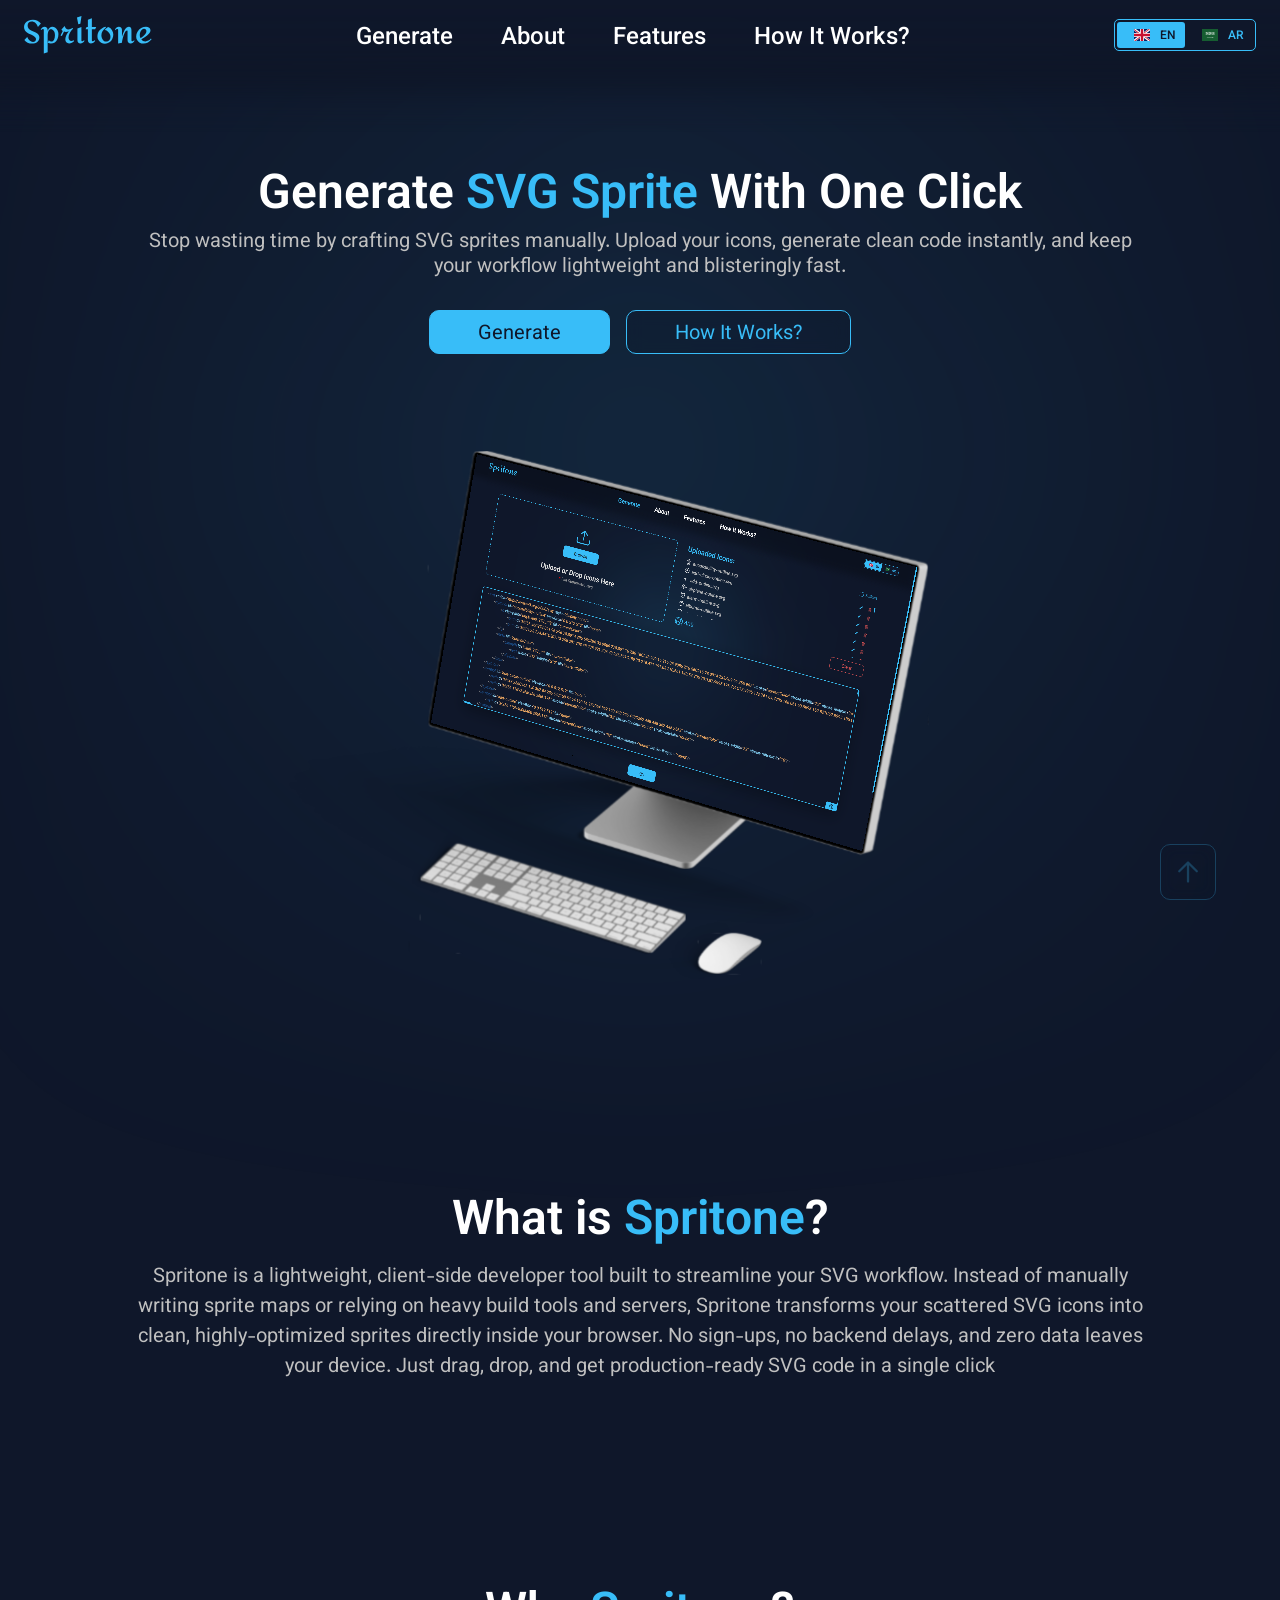
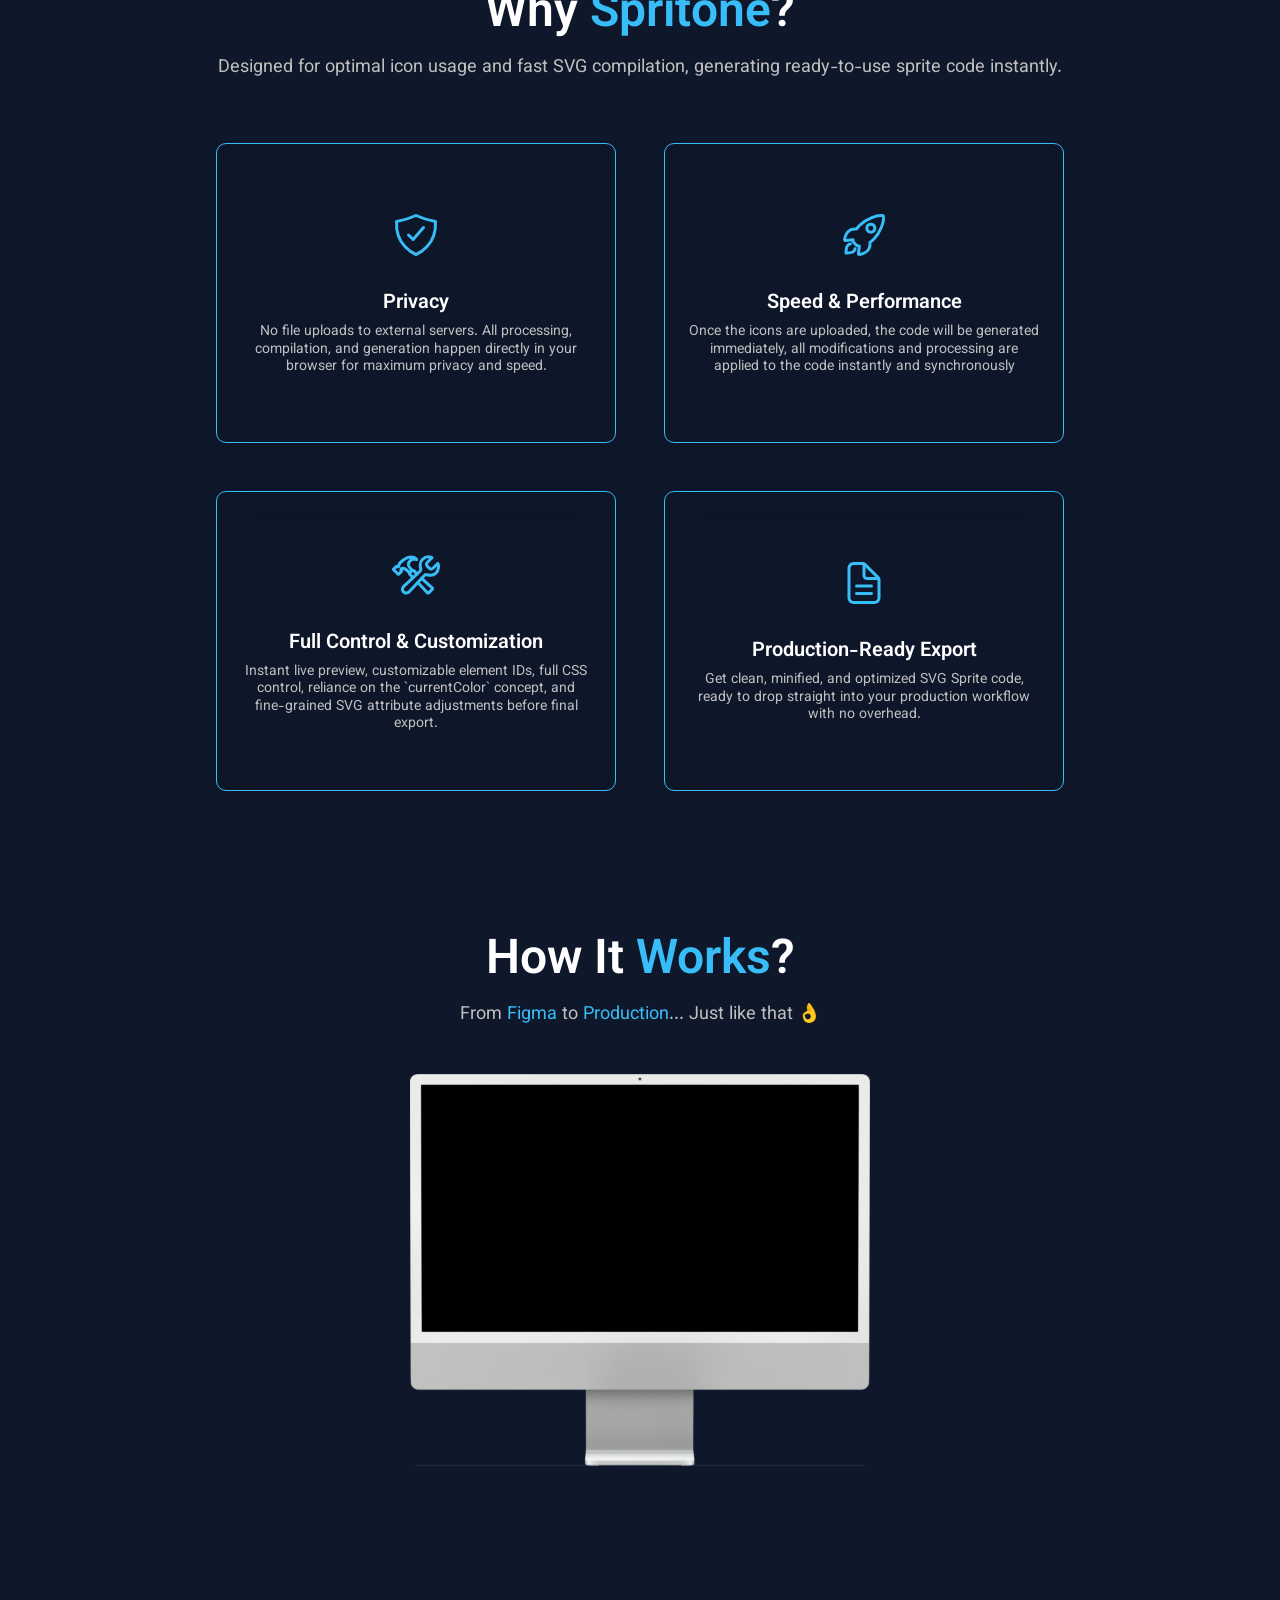
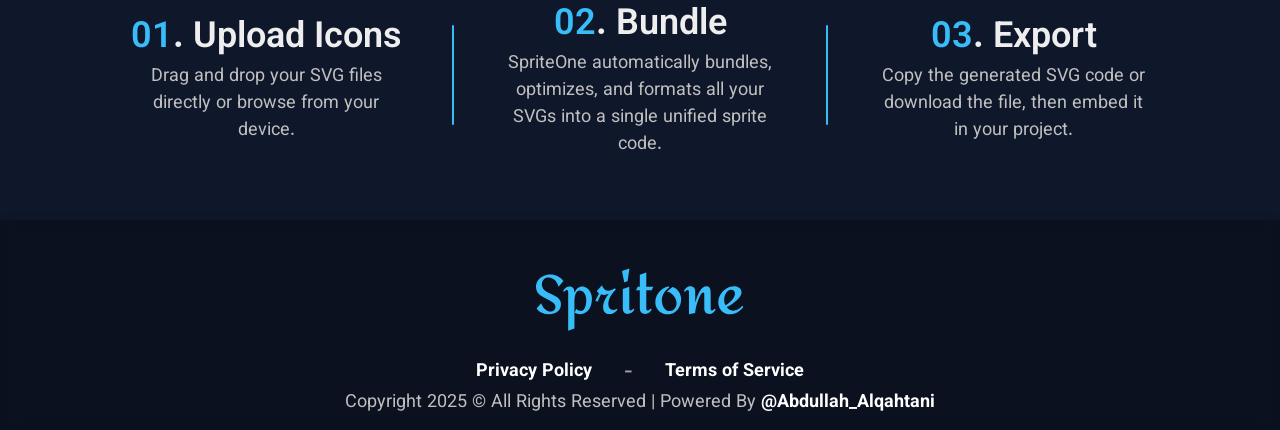
==== index.html @ b3a1f529 "ز" ====
<!DOCTYPE html>
<html>
<head>
    <script>
        const lang = window.localStorage.getItem("lang")
        if (!lang || lang == "en") {
            document.querySelector("html").classList.add("english")
            document.querySelector("html").classList.remove("arabic")
            document.querySelector("html").lang = "en"
            window.localStorage.setItem("lang", "en")
        } else {
            document.querySelector("html").classList.add("arabic")
            document.querySelector("html").classList.remove("english")
            document.querySelector("html").lang = "ar"
            window.localStorage.setItem("lang", "ar")
        }
    </script>

    <!---------- General Metas ---------->
    <meta charset="UTF-8">
    <meta http-equiv="X-UA-Compatible" content="IE=edge">
    <link rel="canonical" href="https://devabdullah7.github.io/spritone/">
    <meta name="robots" content="index, follow">

    <!---------- Website Information ---------->
    <title>Spritone</title>
    <meta name="application-name" content="Spritone">
    <meta name="apple-mobile-web-app-title" content="Spritone">
    <link rel="manifest" href="./assets/res/manifest.json" class="cacheItem">

    <!---------- Css Files ---------->
    <link rel="stylesheet" href="./assets/css/design-system.css" class="cacheItem">
    <link rel="stylesheet" href="./assets/css/layout.css" class="cacheItem">
    <link rel="stylesheet" href="./assets/css/main.css" class="cacheItem">

    <!---------- Display Settings ---------->
    <meta name="viewport" content="width=device-width, initial-scale=1.0, viewport-fit=cover, user-scalable=no">
    <meta name="apple-mobile-web-app-capable" content="yes">
    <meta name="mobile-web-app-capable" content="yes">

    <!-- Theme Colors -->
    <meta name="theme-color" content="#0f172a">
    <meta name="apple-mobile-web-app-status-bar-style" content="#0f172a-transparent">
    <meta name="msapplication-TileColor" content="#0f172a-transparent">


    <!---------- SEO Metas ---------->
    <!-- Title -->
    <meta property="title" content="Spritone">
    <meta property="og:site_name" content="Spritone">
    <meta property="og:title" content="Spritone">
    <meta name="twitter:title" content="Spritone">

    <!-- Description -->
    <meta name="description" content="Technical Tool To Convert The SVG Icons Into SVG Sprite">
    <meta name="og:description" content="Technical Tool To Convert The SVG Icons Into SVG Sprite">
    <meta name="twitter:description" content="Technical Tool To Convert The SVG Icons Into SVG Sprite">

    <!-- Website Information -->
    <meta property="og:type" content="website">
    <meta property="og:url" content="https://devabdullah7.github.io/spritone/">
    <meta property="og:locale" content="en_EN">

    <!-- Sharing Image -->
    <meta name="image" content="https://devabdullah7.github.io/spritone/assets/imgs/SEO-Image.png" class="cacheItem">
    <meta property="image" content="https://devabdullah7.github.io/spritone/assets/imgs/SEO-Image.png" class="cacheItem">
    <meta property="og:image" content="https://devabdullah7.github.io/spritone/assets/imgs/SEO-Image.png" class="cacheItem">

    <!-- Keywords -->
    <meta name="keywords" content="SVG sprite generator, SVG sprite, SVG generator, sprite generator, sprite, SVG combiner, merge SVG files, SVG icon system, client-side SVG tool, offline SVG sprite, vanilla JS SVG compiler, web performance, SVG optimization, local SVG bundler, zero dependency SVG tool, SVG symbol generator, frontend asset tool, frontend assets tool, browser SVG parser, fast SVG sprite, Spritone">


    <!-- iOS Lunch Screen -->
    <!-- <link rel="apple-touch-startup-image" href="./assets/imgs/lunchScreens/apple_splash_2048.png" media="(device-width: 1024px) and (device-height: 1366px) and (-webkit-device-pixel-ratio: 2) and (orientation: portrait)" class="cacheItem"/>
    <link rel="apple-touch-startup-image" href="./assets/imgs/lunchScreens/apple_splash_1668.png" media="(device-width: 834px) and (device-height: 1194px) and (-webkit-device-pixel-ratio: 2) and (orientation: portrait)" class="cacheItem"/>
    <link rel="apple-touch-startup-image" href="./assets/imgs/lunchScreens/apple_splash_1536.png" media="(device-width: 768px) and (device-height: 1024px) and (-webkit-device-pixel-ratio: 2) and (orientation: portrait)" class="cacheItem"/>
    <link rel="apple-touch-startup-image" href="./assets/imgs/lunchScreens/apple_splash_1125.png" media="(device-width: 375px) and (device-height: 812px) and (-webkit-device-pixel-ratio: 2) and (orientation: portrait)" class="cacheItem"/>
    <link rel="apple-touch-startup-image" href="./assets/imgs/lunchScreens/apple_splash_1242.png" media="(device-width: 414px) and (device-height: 763px) and (-webkit-device-pixel-ratio: 3) and (orientation: portrait)" class="cacheItem"/>
    <link rel="apple-touch-startup-image" href="./assets/imgs/lunchScreens/apple_splash_828.png" media="(device-width: 414px) and (device-height: 896px) and (-webkit-device-pixel-ratio: 2) and (orientation: portrait)" class="cacheItem"/>
    <link rel="apple-touch-startup-image" href="./assets/imgs/lunchScreens/apple_splash_750.png" media="(device-width: 375px) and (device-height: 667px) and (-webkit-device-pixel-ratio: 2) and (orientation: portrait)" class="cacheItem"/>
    <link rel="apple-touch-startup-image" href="./assets/imgs/lunchScreens/apple_splash_640.png" media="(device-width: 320px) and (device-height: 568px) and (-webkit-device-pixel-ratio: 2) and (orientation: portrait)" class="cacheItem"/> -->

    <!---------- Favicon ---------->
    <link rel="icon" type="image/x-icon" href="./assets/imgs/Favicon/Favicon.png" class="cacheItem">
    <link rel="manifest" href="./assets/imgs/Favicon/manifest.json" class="cacheItem">
    
    <!-- Browser -->
    <link rel="icon" type="image/png" sizes="16x16" href="./assets/imgs/Favicon/favicon-16x16.png" class="cacheItem">
    <link rel="icon" type="image/png" sizes="32x32" href="./assets/imgs/Favicon/favicon-32x32.png" class="cacheItem">
    <link rel="icon" type="image/png" sizes="72x72" href="./assets/imgs/Favicon/favicon-72x72.png" class="cacheItem">
    <link rel="icon" type="image/png" sizes="96x96" href="./assets/imgs/Favicon/favicon-96x96.png" class="cacheItem">
    <link rel="icon" type="image/png" sizes="114x114" href="./assets/imgs/Favicon/favicon-114x114.png" class="cacheItem">
    <link rel="icon" type="image/png" sizes="128x128" href="./assets/imgs/Favicon/favicon-128x128.png" class="cacheItem">
    <link rel="icon" type="image/png" sizes="144x144" href="./assets/imgs/Favicon/favicon-144x144.png" class="cacheItem">
    <link rel="icon" type="image/png" sizes="196x196" href="./assets/imgs/Favicon/favicon-196x196.png" class="cacheItem">

    <!-- IOS -->
    <link rel="apple-touch-icon" sizes="57x57" href="./assets/imgs/Favicon/apple-touch-icon-57x57.png" class="cacheItem">
    <link rel="apple-touch-icon" sizes="60x60" href="./assets/imgs/Favicon/apple-touch-icon-60x60.png" class="cacheItem">
    <link rel="apple-touch-icon" sizes="72x72" href="./assets/imgs/Favicon/apple-touch-icon-72x72.png" class="cacheItem">
    <link rel="apple-touch-icon" sizes="76x76" href="./assets/imgs/Favicon/apple-touch-icon-76x76.png" class="cacheItem">
    <link rel="apple-touch-icon" sizes="114x114" href="./assets/imgs/Favicon/apple-touch-icon-114x114.png" class="cacheItem">
    <link rel="apple-touch-icon" sizes="120x120" href="./assets/imgs/Favicon/apple-touch-icon-120x120.png" class="cacheItem">
    <link rel="apple-touch-icon" sizes="144x144" href="./assets/imgs/Favicon/apple-touch-icon-144x144.png" class="cacheItem">
    <link rel="apple-touch-icon" sizes="152x152" href="./assets/imgs/Favicon/apple-touch-icon-152x152.png" class="cacheItem">
    <link rel="apple-touch-icon" sizes="180x180" href="./assets/imgs/Favicon/apple-touch-icon-180x180.png" class="cacheItem">
    
    <!-- Android -->
    <link rel="icon" type="image/png" sizes="16x16" href="./assets/imgs/Favicon/android-icon-16x16.png" class="cacheItem">
    <link rel="icon" type="image/png" sizes="32x32" href="./assets/imgs/Favicon/android-icon-32x32.png" class="cacheItem">
    <link rel="icon" type="image/png" sizes="57x57" href="./assets/imgs/Favicon/android-icon-57x57.png" class="cacheItem">
    <link rel="icon" type="image/png" sizes="72x72" href="./assets/imgs/Favicon/android-icon-72x72.png" class="cacheItem">
    <link rel="icon" type="image/png" sizes="96x96" href="./assets/imgs/Favicon/android-icon-96x96.png" class="cacheItem">
    <link rel="icon" type="image/png" sizes="128x128" href="./assets/imgs/Favicon/android-icon-128x128.png" class="cacheItem">
    <link rel="icon" type="image/png" sizes="144x144" href="./assets/imgs/Favicon/android-icon-144x144.png" class="cacheItem">
    <link rel="icon" type="image/png" sizes="192x192" href="./assets/imgs/Favicon/android-icon-192x192.png" class="cacheItem">

    <!-- MS -->
    <meta name="msapplication-TileImage" content="./assets/imgs/Favicon/mstile-70x70.png" class="cacheItem">
    <meta name="msapplication-TileImage" content="./assets/imgs/Favicon/mstile-144x144.png" class="cacheItem">
    <meta name="msapplication-TileImage" content="./assets/imgs/Favicon/mstile-150x150.png" class="cacheItem">
    <meta name="msapplication-TileImage" content="./assets/imgs/Favicon/mstile-310x150.png" class="cacheItem">
    <meta name="msapplication-TileImage" content="./assets/imgs/Favicon/mstile-310x310.png" class="cacheItem">

    <!-- Cachebusting -->
    <meta http-equiv="Cache-Control" content="max-age=0, must-revalidate"/>
    <meta http-equiv="Pragma" content="no-cache"/>
    <meta http-equiv="Expires" content="0" />
    <!-- Cache Version -->
    <script>
        var cacheVersion = '?v=0.0.4'
    </script>
</head>

<body>
    <!-- Navbar -->
    <header class="navbar" id="navbar">
        <!-- Navbar Header -->
        <div class="nav-header">
            <!-- Website Logo -->
            <a href="#home" class="logo">
                <img src="./res/Logo.svg" alt="Website Logo">
            </a>

            <!-- Open & Close Navbar: Mobile Version -->
            <button class="menu-toggle" id="menuToggle" aria-label="قائمة التصفح">
                <!-- Open Icon -->
                <svg width="24" height="24" class="icon-open">
                    <use xlink:href="./assets/icons/sprites/icons.svg#menu"></use>
                </svg>

                <!-- Open Icon -->
                <svg width="24" height="24" class="icon-close">
                    <use xlink:href="./assets/icons/sprites/icons.svg#close"></use>
                </svg>
            </button>
        </div>

        <!-- Navbar Body -->
        <div class="nav-body">
            <ul class="nav-links">
                <li><a href="./generate.html">
                    <p class="english">Generate</p>
                    <p class="arabic">رفع الايقونات</p>
                </a></li>
                <li><a href="#about">
                    <p class="english">About</p>
                    <p class="arabic">نبذة عن الاداة</p>
                </a></li>
                <li><a href="#features">
                    <p class="english">Features</p>
                    <p class="arabic">المميزات</p>
                </a></li>
                <li><a href="#how-it-works">
                    <p class="english">How It Works?</p>
                    <p class="arabic">كيف تعمل؟</p>
                </a></li>
            </ul>

            <div class="nav-footer">
                <div class="lang-toggle" id="lang-toggle">
                    <div class="en">
                        <svg width="32" height="12">
                            <use xlink:href="./assets/icons/sprites/icons.svg#uk"></use>
                        </svg>
                        <span>EN</span>
                    </div>
                    <div class="ar">
                        <svg width="32" height="12">
                            <use xlink:href="./assets/icons/sprites/icons.svg#sa"></use>
                        </svg>
                        <span>AR</span>
                    </div>
                </div>
            </div>
        </div>

        <!-- Navbar UI Design Effect -->
        <div class="effect"></div>
    </header>

    <!-- Page Content -->
    <main class="main" id="main">
        <!-- Hero Section -->
        <section class="section" id="home">
            <div class="hero-content">
                <div class="textContent">
                    <h1 class="english">Generate <span style="color: var(--secondary-color-500);">SVG Sprite</span> With One Click</h1>
                    <p class="english">Stop wasting time by crafting SVG sprites manually. Upload your icons, generate clean code instantly, and keep your workflow lightweight and blisteringly fast.</p>

                    <h1 class="arabic">احصل على <span style="color: var(--secondary-color-500);">SVG Sprite</span> بضغطة زر</h1>
                    <p class="arabic">توقف عن اضاعة الوقت في كتابة وتوليد اكواد SVG Sprite  يدوياً. ارفع الأيقونات دفعة واحدة، واحصل على كود Sprite جاهز للنسخ والتحميل مباشرة، وحافظ على جعل عملك سريعاً واحترافي.</p>
                </div>
                <div class="action-call-buttons">
                    <a href="./generate.html" class="BTN Primary-BTN">
                        <p class="english">Generate</p>
                        <p class="arabic">ارفع الايقونات</p>
                    </a>
                    <a href="#how-it-works" class="BTN Secondary-BTN">
                        <p class="english">How It Works?</p>
                        <p class="arabic">كيف تعمل؟</p>
                    </a>
                </div>
            </div>

            <div class="hero-ui">
                <!-- Mockup Viewbox -->
                <div class="mockup-viewbox">
                    <!-- Device -->
                    <img class="english mockup-device" src="./assets/imgs/mockupEN.svg" alt="Mockup Device Image">
                    <img class="arabic mockup-device" src="./assets/imgs/mockupAR.svg" alt="Mockup Device Image">
                    
                    <!-- Image of Mockup -->
                    <img class="english warped-image" src="./assets/imgs/appEN.png" alt="App Screen Image For Mockup">
                    <img class="arabic warped-image" src="./assets/imgs/appAR.png" alt="App Screen Image For Mockup">
                </div>
            </div>
        </section>

        <!-- About Section -->
        <section class="section" id="about">
            <div class="section-header">
                <h2 class="english">What is <span style="color: var(--secondary-color-500);">Spritone</span>?</h2>
                <p class="english">Spritone is a lightweight, client-side developer tool built to streamline your SVG workflow. Instead of manually writing sprite maps or relying on heavy build tools and servers, Spritone transforms your scattered SVG icons into clean, highly-optimized sprites directly inside your browser. No sign-ups, no backend delays, and zero data leaves your device. Just drag, drop, and get production-ready SVG code in a single click</p>

                <h2 class="arabic">ماهي <span style="color: var(--secondary-color-500);">Spritone</span>؟</h2>
                <p class="arabic">هي اداة لتحويل ايقونات الـSVG الى كود Sprite، موجهة لمبرمجين الـFrontEnd والمصممين.<br><br>صُممت لكي تبقى خفيفة وسريعة وتكتب الاكواد تلقائياً، وذلك لتبسيط سير العمل عند التعامل مع الايقونات، فبدلاً من كتابة خرائط رموز الايقونات (Sprite Maps) يدوياً او الاعتماد على ادوات بناء ثقيلة تتطلب التسجيل والاشتراك ورفع الايقونات الى سيرفرات وخوادم تقوم اداة Spritone بتحويل الايقونات الى مجموعة رموز Sprites منظمة وعالية الكفاءة، مع توفير نظام تسمية ID's مرن يسمح باجراء مختلف التعديلات بكل سهولة ليضمن تقليل الاخطاء وتعارض تسمية الايقونات. كما ان الاداة لا تتطلب تسجيل او اشتراك، ولا توجد هناك اي تفاعلات مرتبطة بالخوادم والسيرفرات، الاداة تضمن ان البيانات لا تغادر المتصفح نهائيا.<br><br>ماعليك سوى رفع الايقونات دفعة واحدة لكي تحصل على كود SVG Sprite جاهز للاستخدام مباشرة.</p>
            </div>
        </section>

        <!-- Features Section -->
        <section class="section" id="features">
            <div class="section-header">
                <h2 class="english">Why <span style="color: var(--secondary-color-500);">Spritone</span>?</h2>
                <p class="english">Designed for optimal icon usage and fast SVG compilation, generating ready-to-use sprite code instantly.</p>

                <h2 class="arabic">لماذا <span style="color: var(--secondary-color-500);">Spritone</span>؟</h2>
                <p class="arabic">صُممت لتحقيق الاستخدام الأمثل وسرعة تجميع الايقونات</p>
            </div>

            <div class="section-content">
                <div class="card whiteCard">
                    <div class="cardIcon">
                        <svg width="48" height="48">
                            <use href="./assets/icons/sprites/icons.svg#shield-checkmark"></use>
                        </svg>
                    </div>
    
                    <div class="cardContent">
                        <p class="title english">Privacy</p>
                        <p class="text english">
                            No file uploads to external servers. All processing, compilation, and generation happen directly in your browser for maximum privacy and speed.
                        </p>

                        <p class="title arabic">الخصوصية</p>
                        <p class="text arabic">لست بحاجة الى رفع ايقوناتك الى سيرفر خارجي. كل المعالجة، والتجميع، والتكويد تتم مباشرة في المتصفح لضمان اعلى خصوصية ممكنة</p>
                    </div>
                </div>
                <div class="card whiteCard">
                    <div class="cardIcon">
                        <svg width="48" height="48">
                            <use href="./assets/icons/sprites/icons.svg#rocket"></use>
                        </svg>
                    </div>
    
                    <div class="cardContent">
                        <p class="title english">Speed & Performance</p>
                        <p class="text english">
                            Once the icons are uploaded, the code will be generated immediately, all modifications and processing are applied to the code instantly and synchronously
                        </p>

                        <p class="title arabic">السرعة والاداء</p>
                        <p class="text arabic">بمجرد رفع الايقونات سيتم توليد الكود مباشرة، جميع التعديلات والمعالجة يتم تطبيقها فورا على الكود بشكل متزامن</p>
                    </div>
                </div>
                <div class="card whiteCard">
                    <div class="cardIcon">
                        <svg width="48" height="48">
                            <use href="./assets/icons/sprites/icons.svg#construct"></use>
                        </svg>
                    </div>
    
                    <div class="cardContent">
                        <p class="title english">Full Control & Customization</p>
                        <p class="text english">
                            Instant live preview, customizable element IDs, full CSS control, reliance on the `currentColor` concept, and fine-grained SVG attribute adjustments before final export.
                        </p>

                        <p class="title arabic">تحكم وتخصيص كامل</p>
                        <p class="text arabic">
                            معاينة مباشرة للأيقونة، نظام تسمية ID's مرن، تحكم كامل عبر الـCSS، تعديلات ومعالجة دقيقة على سمات الـSVG قبل تصدير الكود النهائي، اعتماد كلي على فكرة الـcurrentColor
                        </p>
                        
                    </div>
                </div>
                <div class="card whiteCard">
                    <div class="cardIcon">
                        <svg width="48" height="48">
                            <use href="./assets/icons/sprites/icons.svg#document-text"></use>
                        </svg>
                    </div>
    
                    <div class="cardContent">
                        <p class="title english">Production-Ready Export</p>
                        <p class="text english">
                            Get clean, minified, and optimized SVG Sprite code, ready to drop straight into your production workflow with no overhead.
                        </p>

                        <p class="title arabic">كود نظيف وجاهز للأستخدام</p>
                        <p class="text arabic">
                            احصل على كود نظيف، قليل الحجم، ومعالج بدقة جاهز تماما للأستخدام
                        </p>
                    </div>
                </div>
            </div>
        </section>

        <!-- How It Works Section -->
        <section class="section" id="how-it-works">
            <div class="section-header">
                <h2 class="english">How It <span style="color: var(--secondary-color-500);">Works</span>?</h2>
                <p class="english">From <span style="color: var(--secondary-color-500);">Figma</span> to <span style="color: var(--secondary-color-500);">Production</span>... Just like that 👌</p>
            
                <h2 class="arabic">كيف <span style="color: var(--secondary-color-500);">تعمل</span>؟</h2>
                <p class="arabic">من <span style="color: var(--secondary-color-500);">Figma</span> الى <span style="color: var(--secondary-color-500);">Production</span>... بكل سهولة 👌</p>
            </div>
            <div class="section-content">
                <div class="mockup" onclick="playingVideoInFullScreen(this.querySelector('video'))">
                    <img src="./assets/imgs/iMac.svg" alt="Mockup Frame">
                    <video autoplay loop muted playsinline preload="auto" class="mockup-video">
                        <source src="./assets/res/workflow.mov" type="video/mp4"/>
                        Your browser does not support the video tag.
                    </video>
                </div>

                <div class="content">
                    <div class="textContent">
                        <h3 class="english"><span style="color: var(--secondary-color-500);">01</span>. Upload Icons</h3>
                        <p class="english">Drag and drop your SVG files directly or browse from your device.</p>
                        
                        <h3 class="arabic"><span style="color: var(--secondary-color-500);">01</span>. رفع الأيقونات</h3>
                        <p class="arabic">اسحب الايقونات الى مربع الرفع مباشرة او تصفح الايقونات من جهازك</p>
                    </div>
                    <div class="interval"></div>
                    <div class="textContent">
                        <h3 class="english"><span style="color: var(--secondary-color-500);">02</span>. Bundle</h3>
                        <p class="english">SpriteOne automatically bundles, optimizes, and formats all your SVGs into a single unified sprite code.</p>
                        
                        <h3 class="arabic"><span style="color: var(--secondary-color-500);">02</span>. التعديل</h3>
                        <p class="arabic">الاداة تقوم تلقائيا بالتجميع والتعديل والمعالجة الخاصة باكواد الايقونات في كود موحد جاهز للنسخ والتحميل</p>
                    </div>
                    <div class="interval"></div>
                    <div class="textContent">
                        <h3 class="english"><span style="color: var(--secondary-color-500);">03</span>. Export</h3>
                        <p class="english">Copy the generated SVG code or download the file, then embed it in your project.</p>
                        
                        <h3 class="arabic"><span style="color: var(--secondary-color-500);">03</span>. الاستخراج</h3>
                        <p class="arabic">انسخ او حمل الكود المستخرج واضفه الى مشروعك</p>
                    </div>
                </div>
            </div>
        </section>
    </main>

    <!-- Footer -->
    <footer class="footer" id="footer">
        <!-- Website Information -->
        <a href="#home" class="websiteLogo">
            <svg width="208" height="64" style="color: var(--secondary-color-500);">
                <use xlink:href="./assets/imgs/Logo.svg#logo"></use>
            </svg>
        </a>

        <!-- Footer Pages & Copy Rights -->
        <div class="footerPages-copyRights">
            <div class="footerPages">
                <a href="./Privacy-policy.html">
                    <span class="english">Privacy Policy</span>
                    <span class="arabic">سياسة الخصوصية</span>
                </a>
                <span>-</span>
                <a href="./Terms-of-Service.html">
                    <span class="english">Terms of Service</span>
                    <span class="arabic">شروط الاستخدام</span>
                </a>
            </div>

            <div class="copyRights">
                <p class="english">
                    Copyright 2025 &copy; All Rights Reserved | Powered By
                    <a href="https://github.com/DevAbdullah7" target="_blank">@Abdullah_Alqahtani</a>
                </p>
                <p class="arabic">
                    جميع الحقوق محفوظة &copy; 2025 | تم التطوير بواسطة 
                    <a href="https://github.com/DevAbdullah7" target="_blank">@Abdullah_Alqahtani</a>
                </p>
            </div>
        </div>
    </footer>

    <!-- Loading Transetion -->
    <div class="loading">
        <div class="loader"></div>
        <p class="english">Loading</p>
        <p class="arabic">جاري التحميل</p>
    </div>

    <!-- Top Scrolling Button -->
    <div class="GoTop BTN Secondary-BTN Icon-BTN" onclick="window.scrollTo(0,0)">
        <svg width="24" height="24">
            <use xlink:href="./assets/icons/sprites/icons.svg#up-arrow"></use>
        </svg>
    </div>

    <!-- UI Effect -->
    <div class="bubble"></div>

    <!-- JavaScript Files -->
    <script src="./assets/js/Design-System.js" class="cacheItem"></script>
    <script src="./assets/js/main.js" class="cacheItem"></script>
</body>
</html>
---- assets/css/design-system.css ----
/* ==================== Design System ==================== */
:root {
    /* ---------- Colors ---------- */
    /* Primary Color */
    --primary-color: #0f172a;

    /* Colors Generated */
    --primary-color-100: color-mix(in srgb, var(--primary-color) 20%, #ffffff);
    --primary-color-200: color-mix(in srgb, var(--primary-color) 40%, #ffffff);
    --primary-color-300: color-mix(in srgb, var(--primary-color) 60%, #ffffff);
    --primary-color-400: color-mix(in srgb, var(--primary-color) 80%, #ffffff);
    --primary-color-500: var(--primary-color);
    --primary-color-600: color-mix(in srgb, var(--primary-color) 80%, #000000);
    --primary-color-700: color-mix(in srgb, var(--primary-color) 60%, #000000);
    --primary-color-800: color-mix(in srgb, var(--primary-color) 40%, #000000);
    --primary-color-900: color-mix(in srgb, var(--primary-color) 20%, #000000);

    /* Secondary Color */
    --secondary-color: #38bdf8;

    /* Colors Generated */
    --secondary-color-100: color-mix(in srgb, var(--secondary-color) 20%, #ffffff);
    --secondary-color-200: color-mix(in srgb, var(--secondary-color) 40%, #ffffff);
    --secondary-color-300: color-mix(in srgb, var(--secondary-color) 60%, #ffffff);
    --secondary-color-400: color-mix(in srgb, var(--secondary-color) 80%, #ffffff);
    --secondary-color-500: var(--secondary-color);
    --secondary-color-600: color-mix(in srgb, var(--secondary-color) 80%, #000000);
    --secondary-color-700: color-mix(in srgb, var(--secondary-color) 60%, #000000);
    --secondary-color-800: color-mix(in srgb, var(--secondary-color) 40%, #000000);
    --secondary-color-900: color-mix(in srgb, var(--secondary-color) 20%, #000000);

    /* Danger Colors */
    --danger-color-100: #fbdddd;
    --danger-color-200: #f7bcbc;
    --danger-color-300: #f39a9a;
    --danger-color-400: #ef7979;
    --danger-color-500-MD: #eb5757;
    --danger-color-600: #bc4646;
    --danger-color-700: #8d3434;
    --danger-color-800: #5e2323;
    --danger-color-900: #2f1111;

    /* Warning Colors */
    --warning-color-100: #fbdddd;
    --warning-color-200: #f7bcbc;
    --warning-color-300: #f39a9a;
    --warning-color-400: #ef7979;
    --warning-color-500-MD: #f9b959;
    --warning-color-600: #bc4646;
    --warning-color-700: #8d3434;
    --warning-color-800: #5e2323;
    --warning-color-900: #2f1111;

    /* Success Colors */
    --successColor-1: #22d598;
    --successColor-2: #47ddac;
    --successColor-3: #75e6c1;
    --successColor-4: #a3eed6;

    /* Gradient Colors */
    --gradient-color-Primary: linear-gradient(
        to right,
        var(--primary-color-400),
        var(--primary-color-600)
    );
    --gradient-color-Secondary: linear-gradient(
        145deg,
        var(--secondary-color-400),
        var(--secondary-color-600)
    );

    /* Typography Colors */
    --typography-color-primary: var(--primary-color-500);
    --typography-color-secondary: var(--secondary-color-500);

    /* Heading Title */
    --typography-color-HL1: #ffffff;
    --typography-color-HL2: #eeeeee;
    --typography-color-HL3: #dddddd;

    /* Paragraphs */
    --typography-color-PL1: #c0c0c0;
    --typography-color-PL2: #b0b0b0;
    --typography-color-PL3: #a0a0a0;
    /* ---------- End Colors ---------- */

    /* ---------- Spaces ---------- */
    --space-1: 2px;
    --space-2: 4px;
    --space-3: 8px;
    --space-4: 16px;
    --space-5: 24px;
    --space-6: 32px;
    --space-7: 48px;
    --space-8: 64px;
    --space-9: 96px;
    --space-10: 128px;
    --space-11: 256px;
    --space-12: 512px;
    /* ---------- End Spaces ---------- */

    /* ---------- Border Redius ---------- */
    --borderRedius-XXXS: 3px;
    --borderRedius-XXS: 5px;
    --borderRedius-XS: 7px;
    --borderRedius-SM: 10px;
    --borderRedius-MD: 15px;
    --borderRedius-LG: 20px;
    --borderRedius-XL: 25px;
    --borderRedius-XXL: 35px;
    --borderRedius-Full: 500px;
    /* ---------- End Border Redius ---------- */

    /* ---------- Shadowes ---------- */
    --shadow-XL: 0px 20px 56px rgba(0, 0, 0, 29%);
    --shadow-LG: 0px 13px 37px rgba(0, 0, 0, 21%);
    --shadow-MD: 0px 9px 18px rgba(0, 0, 0, 15%);
    --shadow-SM: 0px 6px 12px rgba(0, 0, 0, 11%);
    --shadow-XS: 0px 4px 8px rgba(0, 0, 0, 8%);
    /* ---------- End Shadowes ---------- */
}

/* ==================== Font Settings ==================== */
/* ---------- Font Setup ---------- */
@font-face {
    font-family: "mainFont";
    src: url("../../assets/fonts/Vazirmatn.woff2") format("woff2");
    font-style: normal;
    font-display: swap;

    /* Font Line Height Setup */
    line-height: 1.25;
    /* 
        IMPORTANT:
            These Metrics Are Calibrated Specifically For This Font !
            Changing The Font File Requires Recalibration.
    */
    ascent-override: 87%; /* 70% */
    descent-override: 13%; /* 19% */
    line-gap-override: 50%; /* 28% */
}

/* Applay Font */
html * {
    font-family: "mainFont";
}

/* ---------- Sizes ---------- */
/* Desktops */
:root {
    /* Heading Titles */
    --fontSize-H1: 64px;
    --fontSize-H2: 48px;
    --fontSize-H3: 36px;
    --fontSize-H4: 32px;
    --fontSize-H5: 28px;
    --fontSize-H6: 24px;

    /* Paragraphs */
    --fontSize-XL: 22px;
    --fontSize-LG: 20px;
    --fontSize-MD: 18px;
    --fontSize-SM: 16px;
    --fontSize-XS: 14px;
    --fontSize-XXS: 12px;
    --fontSize-XXXS: 10px;
}

/* Laptops */
@media only screen and (max-width: 1025px) {
    :root {
        /* Heading Titles */
        --fontSize-H1: 56px;
        --fontSize-H2: 42px;
        --fontSize-H3: 32px;
        --fontSize-H4: 28px;
        --fontSize-H5: 24px;
        --fontSize-H6: 22px;

        /* Paragraphs */
        --fontSize-XL: 20px;
        --fontSize-LG: 18px;
        --fontSize-MD: 16px;
        --fontSize-SM: 14px;
        --fontSize-XS: 12px;
        --fontSize-XXS: 10px;
        --fontSize-XXXS: 8px;
    }
}

/* Tablets */
@media only screen and (max-width: 768px) {
    :root {
        /* Heading Titles */
        --fontSize-H1: 48px;
        --fontSize-H2: 38px;
        --fontSize-H3: 32px;
        --fontSize-H4: 28px;
        --fontSize-H5: 24px;
        --fontSize-H6: 22px;

        /* Paragraphs */
        --fontSize-XL: 20px;
        --fontSize-LG: 18px;
        --fontSize-MD: 16px;
        --fontSize-SM: 14px;
        --fontSize-XS: 12px;
        --fontSize-XXS: 10px;
        --fontSize-XXXS: 8px;
    }
}

/* Mobiles */
@media only screen and (max-width: 520px) {
    :root {
        /* Heading Titles */
        --fontSize-H1: 42px;
        --fontSize-H2: 32px;
        --fontSize-H3: 28px;
        --fontSize-H4: 26px;
        --fontSize-H5: 24px;
        --fontSize-H6: 22px;

        /* Paragraphs */
        --fontSize-XL: 18px;
        --fontSize-LG: 16px;
        --fontSize-MD: 14px;
        --fontSize-SM: 12px;
        --fontSize-XS: 10px;
        --fontSize-XXS: 8px;
        --fontSize-XXXS: 6px;
    }
}

/* Heading Titles */
h1,
.h1 {
    font-size: var(--fontSize-H1);
}

h2,
.h2 {
    font-size: var(--fontSize-H2);
}

h3,
.h3 {
    font-size: var(--fontSize-H3);
}

h4,
.h4 {
    font-size: var(--fontSize-H4);
}

h5,
.h5 {
    font-size: var(--fontSize-H5);
}

h6,
.h6 {
    font-size: var(--fontSize-H6);
}

/* Paragraphs */
p.p-xl,
.p-xl {
    font-size: var(--fontSize-XL);
}

p.p-lg,
.p-lg {
    font-size: var(--fontSize-LG);
}

p,
p.p-md,
.p-md {
    font-size: var(--fontSize-MD);
}

p.p-sm,
.p-sm {
    font-size: var(--fontSize-SM);
}

p.p-xs,
.p-xs {
    font-size: var(--fontSize-XS);
}

p.p-xxs,
.p-xxs {
    font-size: var(--fontSize-XXS);
}

p.p-xxxs,
.p-xxxs {
    font-size: var(--fontSize-XXXS);
}

/* ---------- Weights ---------- */
:root {
    --fontWeight-ExtraBold: 700;
    --fontWeight-Bold: 600;
    --fontWeight-Medium: 500;
    --fontWeight-Regular: 400;
    --fontWeight-Light: 300;
}

/* Notification: This Weights For Default, You Can Customization Whatever Element's Weight By Itself ! */
/* Heading Titles */
h1,
.h1,
h2,
.h2,
h3,
.h3,
h4,
.h4,
h5,
.h5,
h6,
.h6 {
    font-weight: var(--fontWeight-Bold);
    transition: all ease-in-out 0.3s;
}

/* Paragraphs */
p {
    font-weight: var(--fontWeight-Regular);
    transition: all ease-in-out 0.3s;
}

/* ---------- Colors ---------- */
/* Heading Titles */
h1,
.h1,
h2,
.h2 {
    color: var(--typography-color-HL1);
}

h3,
.h3,
h4,
.h4 {
    color: var(--typography-color-HL2);
}

h5,
.h5,
h6,
.h6 {
    color: var(--typography-color-HL3);
}

/* Paragraphs */
p {
    color: var(--typography-color-PL1);
}

/* ==================== End Font Settings ==================== */

/* ==================== Buttons ==================== */
/* Global Cusomization */
.BTN {
    position: relative;
    width: fit-content;
    height: 44px;
    display: flex;
    justify-content: center;
    align-items: center;
    gap: var(--space-4);
    padding: var(--space-3) var(--space-7);
    border-radius: var(--borderRedius-SM);
    font-size: var(--fontSize-MD);
    font-weight: var(--fontWeight-Medium);
    backdrop-filter: blur(8px);
    -webkit-backdrop-filter: blur(8px); /* For Safari support */
    text-decoration: none;
    transition: all ease-in-out 0.3s;
    user-select: none;
    cursor: pointer;
    white-space: nowrap;
    text-overflow: ellipsis;
    overflow: hidden;
}

.BTN:hover {
    transform: scale(1.07);
}

/* Primary Button */
.Primary-BTN {
    color: var(--primary-color-500);
    border: 1px solid var(--secondary-color-500);
    background: var(--secondary-color-500);
}
.Primary-BTN p {
    color: var(--primary-color-500);
}

/* Secondary Button */
.Secondary-BTN {
    color: var(--secondary-color-500);
    border: 1px solid var(--secondary-color-500);
    background: rgba(15 23 42 / 25%);
}
.Secondary-BTN p {
    color: var(--secondary-color-500);
}

/* Danger Button */
.Danger-BTN {
    color: var(--danger-color-500-MD);
    border: 1px solid var(--danger-color-500-MD);
    background: rgba(15, 23, 42, 0.25);
}
.Danger-BTN p {
    color: var(--danger-color-500-MD);
}

/* Icon Buttons */
.Icon-BTN {
    width: 44px;
    padding: var(--space-3);
}

/* Edit Buttons */
.Edit-BTN {
    width: 24px;
    height: 24px;
    padding: var(--space-2);
    border-radius: var(--borderRedius-Full);
    color: var(--primary-color-500);
    background: var(--secondary-color-500);
    border: none;
}

.Edit-BTN:hover {
    transform: rotate(-25deg);
}

/* Helping Button */
.Helping-BTN {
    width: 18px;
    height: 18px;
    padding: var(--space-1);
    border-radius: var(--borderRedius-Full);
    color: #ffffff;
    background: #3a84fc;
    outline: 3px solid #3a84fc42;
    box-shadow: none;
}

.Helping-BTN:hover {
    background: #285db2;
}

/* Arrows Buttons */
.Arrows-BTN {
    width: 32px;
    height: 32px;
    padding: var(--space-2);
    border-radius: var(--borderRedius-XS);
}

/* ========== End Buttons ========== */

/* ========== Checkboxes & Radios ========== */
/* Default */
.checkBox,
.radio {
    display: flex;
    justify-content: start;
    align-items: center;
    gap: var(--space-3);
    cursor: pointer;
    /* transition: all ease-in-out .1s; */
}

/* Hover */
.checkBox:hover,
.radio:hover {
    transform: scale(1.05);
}

/* Checked */
.checkBox .checkBoxInp:checked::after,
.radio .radioInp:checked::after {
    position: absolute;
    content: "";
    width: 50%;
    height: 50%;
    top: 50%;
    left: 50%;
    transform: translate(-50%, -50%);
    border-radius: 1px;
    background: var(--secondary-color-500);
}
.radio .radioInp:checked::after {
    border-radius: var(--borderRedius-Full);
}

/* Disabled */
.checkBox:has(.checkBoxInp[disabled]),
.radio:has(.radioInp[disabled]) {
    transform: scale(1);
    opacity: 0.25;
}

.checkBox:has(.checkBoxInp[disabled]):hover .checkBoxInp::after,
.radio:has(.checkBoxInp[disabled]):hover .radioInp::after {
    display: none;
}

/* Input */
.checkBox .checkBoxInp,
.radio .radioInp {
    position: relative;
    appearance: none;
    width: 16px;
    height: 16px;
    border-radius: var(--borderRedius-XXXS);
    border: 1px solid var(--secondary-color-500);
    color: var(--secondary-color-500);
    background: rgba(15, 23, 42, 0.25);
    backdrop-filter: blur(16px);
    -webkit-backdrop-filter: blur(16px); /* For Safari support */
    box-shadow: var(--shadow-SM);
    cursor: pointer;
    transition: all ease-in-out .3s;
}
.radio .radioInp {
    width: 12px;
    height: 12px;
    border-radius: var(--borderRedius-Full);
}

/* Label */
.checkBox .checkBoxLabel,
.radio .radioLabel {
    font-size: var(--fontSize-MD);
    color: var(--secondary-color-500);
    user-select: none;
    cursor: pointer;
}

/* ========== End Checkboxes & Radios ========== */

/* ========== Toggles ========== */
/* Language Toggle */
.lang-toggle {
    position: relative;
    width: 142px;
    height: 32px;
    display: flex;
    justify-content: center;
    align-items: center;
    padding: var(--space-1);
    border: 1px solid var(--secondary-color-500);
    border-radius: var(--borderRedius-XXS);
    font-size: 12px;
    font-weight: 500;
    color: var(--secondary-color-500);
    background: var(--primary-color-500);
    direction: ltr;
    cursor: pointer;
    user-select: none;
}

.lang-toggle div {
    width: 100%;
    height: 100%;
    display: flex;
    justify-content: center;
    align-items: center;
    gap: var(--space-1);
    border-radius: var(--borderRedius-XXXS);
    transition: all ease-in-out .3s;
}
html.english .lang-toggle .en,
html.arabic .lang-toggle .ar {
    color: var(--primary-color-500);
    background: var(--secondary-color-500);
}

.toggle {
    position: relative;
    width: 48px;
    height: 24px;
    border: 1px solid var(--secondary-color-500);
    border-radius: var(--borderRedius-Full);
    direction: ltr;
}
.toggle * {
    cursor: pointer;
}

.toggleCheck {
    position: absolute;
    width: 100%;
    height: 100%;
    opacity: 0;
    z-index: 1;
}

.toggleSlider {
    position: absolute;
    width: 18px;
    height: 18px;
    left: 2px;
    top: 50%;
    transform: translateY(-50%);
    border-radius: 50%;
    background: var(--secondary-color-500);
    z-index: 1;
    transition: all ease-in-out 0.3s;
}
.toggle.active .toggleSlider {
    width: 20px;
    height: 20px;
    background: var(--primary-color-500);
}

.toggleGround {
    position: absolute;
    width: 100%;
    height: 100%;
    top: 0;
    left: 0;
    background: var(--primary-color-500);
    border-radius: var(--borderRedius-Full);
    z-index: 0;
    transition: all ease-in-out 0.3s;
}
.toggle.active .toggleGround {
    background: var(--secondary-color-500);
}

.toggle.active .toggleSlider,
.toggleCheck:checked+.toggleSlider {
    transform: translate(23px, -50%);
}

/* Toggle Disabled */
.toggle.disabled {
    opacity: 0.25;
}

.toggle.disabled .toggleSlider {
    transform: translate(0, -50%);
}
/* ========== End Toggles ========== */

/* ========== Inputs ========== */
.input {
    position: relative;
    min-width: 128px;
    width: 100%;
    display: flex;
    flex-direction: column;
    justify-content: center;
    align-items: start;
    gap: var(--space-2);
    direction: ltr;
}

.input .inputContainer {
    position: relative;
    width: 100%;
}

.input.buttonInp .inputContainer {
    display: flex;
    justify-content: center;
    align-items: center;
    gap: var(--space-3);
}

.input input,
.input textarea,
.input.imgInp .inputFeild {
    position: relative;
    width: 100%;
    min-height: 32px;
    padding: var(--space-1) var(--space-3);
    border-radius: var(--borderRedius-XXS);
    border: 1px solid #686868;
    color: #686868;
    outline: none;
    box-shadow: var(--shadow-XS);
    background-color: transparent;
    backdrop-filter: blur(16px);
    -webkit-backdrop-filter: blur(16px); /* For Safari support */
    transition: all ease-in-out 0.3s;
}

.input textarea {
    height: 128px;
    resize: none;
}

/* Image Input */
.input.imgInp {
    gap: var(--space-3);
}

.input.imgInp .inputContainer {
    /* width: fit-content; */
    display: flex;
    flex-direction: column;
    align-items: center;
    gap: var(--space-3);
}

.input.imgInp input {
    /* width: 164px; */
    width: 100%;
    height: 128px;
    position: absolute;
    opacity: 0;
    z-index: 9999;
    cursor: pointer;
}

.input.imgInp .inputFeild {
    /* width: 164px; */
    width: 100%;
    height: 128px;
    display: flex;
    justify-content: center;
    align-items: center;
    flex-direction: column;
    gap: var(--space-1);
    cursor: pointer;
}

.input.imgInp .inputFeild.error {
    border: 1px solid var(--danger-color-500-MD);
    color: var(--danger-color-500-MD);
}

.input.imgInp .cleaner {
    color: var(--danger-color-500-MD);
    cursor: pointer;
}

/* Numbric Inputs */
.input input[type="number"] {
    appearance: textfield;
    -moz-appearance: textfield;
}

input::-webkit-outer-spin-button,
input::-webkit-inner-spin-button {
    -webkit-appearance: none;
    margin: 0;
}
/* End Numbric inputs */

.input.statusInp input,
.input.passwordInp input,
.input.iconInp input {
    padding: var(--space-1) 28px var(--space-1) var(--space-3);
}

.input.buttonInp input {
    width: calc(100% - 40px);
}

.inputContainer:has(input):hover input,
.inputContainer:has(input:focus) input,
.inputContainer:has(input):hover .inputFeild,
.inputContainer:has(input:focus) .inputFeild,
.inputContainer:has(textarea):hover textarea,
.inputContainer:has(textarea:focus) textarea,
.input.imgInp:has(input.has-text) .inputFeild {
    outline: none;
    color: var(--secondary-color-500);
    border: 1px solid var(--secondary-color-500);
}

.input input.has-text,
.input textarea.has-text {
    color: var(--secondary-color-500);
    border: 1px solid var(--secondary-color-500);
}

.input.passwordInp:has(input):hover .inputIcon,
.input.passwordInp:has(input:focus) .inputIcon,
.input.passwordInp input.has-text ~ .inputIcon {
    color: var(--secondary-color-500);
}

.input input:disabled:hover {
    border: 1px solid #686868;
}

.input input::placeholder {
    font-size: var(--fontSize-XS);
    font-weight: var(--fontWeight-Light);
    color: #686868;
}

.input .inputMSG {
    font-size: var(--fontSize-XS);
    color: #686868;
    cursor: default;
    transition: all ease-in-out 0.3s;
}
.input.imgInp:has(input.has-text) .inputMSG {
    width: 100%;
    display: flex;
    justify-content: space-between;
    align-items: center;
    color: var(--secondary-color-500);
}

.input label {
    width: 100%;
    font-size: var(--fontSize-MD);
    font-weight: var(--fontWeight-Medium);
    color: var(--typography-color-secondary);
    user-select: none;
}

.input .inputIcon {
    position: absolute;
    top: 50%;
    right: var(--space-3);
    transform: translateY(-50%);
    color: #686868;
    cursor: default;
    transition: all ease-in-out 0.3s;
}
.input .inputIcon:hover,
.input:has(input:hover) .inputIcon,
.input:has(input:focus) .inputIcon,
.input:has(input.has-text) .inputIcon {
    color: var(--secondary-color-500);
}

.input .inputContainer:hover .inputMSG,
.input .inputContainer:has(input:focus) .inputMSG,
.input .inputContainer:hover .inputIcon,
.input .inputContainer:has(input:focus) .inputIcon {
    color: var(--secondary-color-500);
}

.input.passwordInp .inputIcon,
.input.iconInp .inputIcon {
    cursor: pointer;
}

.input.buttonInp .inputIcon {
    position: relative;
    top: unset;
    right: unset;
    transform: translateY(0);
    width: 32px;
    height: 32px;
    display: flex;
    justify-content: center;
    align-items: center;
    padding: var(--space-2);
    border-radius: var(--borderRedius-XXS);
    border: 1px solid #686868;
    color: #686868;
    background-color: transparent;
    font-size: var(--fontSize-LG);
    backdrop-filter: blur(16px);
    -webkit-backdrop-filter: blur(16px); /* For Safari support */
    cursor: pointer;
}
.input.buttonInp .inputIcon:hover,
.input.buttonInp:has(input:hover) .inputIcon,
.input.buttonInp:has(input:focus) .inputIcon,
.input.buttonInp:has(input.has-text) .inputIcon {
    border: 1px solid var(--secondary-color-500);
    color: var(--secondary-color-500);
}

/* Stylling Colors Input */
.input.buttonInp input[type="color"].inputIcon {
    padding: var(--space-1);
}

.input input[type="color"]::-webkit-color-swatch {
    border-radius: 3px;
    border: 1px solid transparent;
}

/* Disabled status */
.input input:disabled {
    opacity: 0.25;
}

.input.buttonInp:has(input:disabled) .inputIcon {
    opacity: 0.25;
}

.input.buttonInp:has(input:disabled) .inputIcon:hover {
    border: 1px solid var(--secondary-color-500);
    cursor: default;
}

/* Inputs Status */
.input.statusInp .inputMSG {
    visibility: hidden;
}
.input.statusInp[Status="success"] .inputMSG,
.input.statusInp[Status="error"] .inputMSG,
.input.statusInp[Status="warning"] .inputMSG {
    visibility: visible;
}

.input.statusInp .inputIcon svg use {
    transition: all ease-in-out 0.3s;
    transform: scale(0);
    transform-origin: center;
    opacity: 0;
}

/* Success */
.input[Status="success"] input {
    border: 1px solid var(--successColor-1);
}

.input[Status="success"] .inputIcon,
.input[Status="success"] .inputMSG {
    color: var(--successColor-1);
}

.input.statusInp[Status="success"] .inputIcon svg use.success {
    transform: scale(1);
    opacity: 1;
}

/* Error */
.input[Status="error"] input {
    border: 1px solid var(--danger-color-500-MD);
}

.input[Status="error"] .inputIcon,
.input[Status="error"] .inputMSG, 
.input[Status="error"] .inputMSG p {
    color: var(--danger-color-500-MD);
}

.input.statusInp[Status="error"] .inputIcon svg use.error {
    transform: scale(1);
    opacity: 1;
}

/* Warning */
.input[Status="warning"] input {
    border: 1px solid var(--warningColor-1);
}

.input[Status="warning"] .inputIcon,
.input[Status="warning"] .inputMSG {
    color: var(--warningColor-1);
}

.input.statusInp[Status="warning"] .inputIcon svg use.warning {
    transform: scale(1);
    opacity: 1;
}

.input .inputContainer:hover .inputMSG,
.input .inputContainer:has(input:focus) .inputMSG,
.input .inputContainer:hover .inputIcon,
.input .inputContainer:has(input:focus) .inputIcon {
    color: var(--secondary-color-500);
}

/* ========== End Inputs ========== */

/* ========== Dropdown List ========== */
.selectList {
    display: flex;
    justify-content: center;
    align-items: start;
    flex-direction: column;
    gap: var(--space-3);
}

.selectList .selectList-Title {
    font-size: var(--fontSize-MD);
    font-weight: var(--fontWeight-Medium);
    color: var(--typography-color-secondary);
}

.selectList .selectContainer {
    position: relative;
    width: 256px;
    min-height: 32px;
    height: fit-content;
    transition: all ease-in-out 0.3s;
}

.selectList select {
    width: 100%;
    height: 32px;
    display: flex;
    justify-content: center;
    align-items: center;
    padding: var(--space-1) var(--space-3);
    border-radius: var(--borderRedius-XXS);
    border: 1px solid #686868;
    color: #686868;
    font-size: var(--fontSize-XXS);
    appearance: base-select;
    outline: none;
    cursor: pointer;
    user-select: none;
    transition: all ease-in-out 0.3s;
}
.selectList select::-webkit-scrollbar {
    display: none;
}

.selectList select:hover,
.selectList select:focus,
.selectList select:open {
    color: var(--secondary-color-500);
    border: 1px solid var(--secondary-color-500);
    background: rgba(15, 23, 42, 0.5);
}

.selectList select::picker-icon {
    width: 16px;
    height: 16px;
    display: flex;
    justify-content: center;
    align-items: center;
    cursor: pointer;
    transition: all ease-in-out 0.3s;
}

.selectList select:open::picker-icon {
    transform: rotateX(180deg);
}

/* Test Styling */
.selectList select {
    @supports (appearance: base-select) {
        @media (hover: hover) {
            &,
            &::picker(select) {
                appearance: base-select;
            }
        }
    }

    &::picker(select) {
        padding: var(--space-1);
        margin: var(--space-1) 0;
        border: 1px solid var(--secondary-color-500);
        background: rgba(15, 23, 42, 0.5);
        backdrop-filter: blur(16px);
        -webkit-backdrop-filter: blur(16px); /* For Safari support */
        border-radius: var(--borderRedius-XXS);
        opacity: 0;
        height: 0;
        overflow: clip;
        transition: all ease-in-out 0.3s;
    }

    &:open::picker(select) {
        width: 0px;
        opacity: 1;
        padding: var(--space-2);
        display: flex;
        justify-content: center;
        align-items: center;
        flex-direction: column;
        gap: var(--space-2);
        height: calc-size(auto, size);
        overflow: auto;

        @starting-style {
            opacity: 0;
            height: 0;
        }
    }
}

.selectList select option {
    width: 100%;
    min-height: 32px;
    height: fit-content;
    display: flex;
    justify-content: start;
    align-items: center;
    gap: var(--space-2);
    padding: var(--space-1) var(--space-3);
    border-radius: var(--borderRedius-XXS);
    font-size: var(--fontSize-XS);
    color: var(--secondary-color-500);
    background: transparent;
    cursor: pointer;
    user-select: none;
    transition: all ease-in-out 0.2s;
}

.selectList select option:hover,
.selectList select option:checked {
    color: var(--primary-color-500);
    background: var(--secondary-color-500);
}

.selectList select option::checkmark {
    position: relative;
    content: "✔";
    width: 16px;
    height: 16px;
    display: flex;
    justify-content: center;
    align-items: center;
    font-size: var(--fontSize-XS);
    border-radius: var(--borderRedius-XXS);
}

.selectList select option:not(:checked)::checkmark {
    display: none;
}

.selectList select option p {
    width: 100%;
    text-wrap: auto;
    color: var(--secondary-color-500);
}

.selectList select option:hover p,
.selectList select option:checked p {
    color: var(--primary-color-500);
}

.selectList .selectIcon {
    position: absolute;
    display: flex;
    justify-content: center;
    align-items: center;
    width: 32px;
    height: 32px;
    top: 50%;
    right: 0;
    transform: translateY(-50%);
    color: var(--secondary-color-500);
    z-index: 1;
    cursor: pointer;
}

/* ========== End Dropdown List ========== */

/* ========== Pagination ========== */
.pagination {
    display: flex;
    justify-content: center;
    align-items: center;
    gap: var(--space-3);
}

.prevNextPagination {
    gap: 0;
}

.prevNextPagination .paginationPrev {
    border-radius: var(--borderRedius-XS) 0px 0px var(--borderRedius-XS);
}

.prevNextPagination .paginationNext {
    border-radius: 0px var(--borderRedius-XS) var(--borderRedius-XS) 0px;
}

/* Pagination Buttons */
.paginationTBTN {
    width: fit-content;
    height: 42px;
    display: flex;
    justify-content: center;
    align-items: center;
    gap: var(--space-1);
    padding: var(--space-3);
    border-radius: var(--borderRedius-XS);
    border: 1px solid var(--secondary-color-500);
    color: var(--secondary-color-500);
    font-size: var(--fontSize-SM);
    backdrop-filter: blur(16px);
    -webkit-backdrop-filter: blur(16px); /* For Safari support */
    cursor: pointer;
    user-select: none;
    transition: all ease-in-out 0.3s;
}

.paginationTBTN:hover {
    border: 1px solid var(--secondary-color-500);
    transform: scale(1.1);
    color: var(--secondary-color-500);
}

.prevNextPagination .paginationPrev,
.prevNextPagination .paginationNext {
    transform: scale(1);
}

.paginationTBTN svg {
    width: 24px;
}

/* Pagination Numbers Buttons */
.paginationNumbers {
    display: flex;
    justify-content: center;
    align-items: center;
    border: 1px solid var(--secondary-color-500);
    border-radius: var(--borderRedius-XS);
    backdrop-filter: blur(16px);
    -webkit-backdrop-filter: blur(16px); /* For Safari support */
}

.paginationNBTN {
    width: 32px;
    height: 32px;
    display: flex;
    justify-content: center;
    align-items: center;
    border-radius: var(--borderRedius-XS);
    font-size: var(--fontSize-XS);
    color: var(--typography-color-PL1);
    user-select: none;
    transition: all ease-in-out 0.3s;
}

.paginationNBTN:hover {
    color: var(--secondary-color-500);
    cursor: pointer;
}

.paginationNBTN.active {
    color: var(--primary-color-500);
    background: var(--secondary-color-500);
}

/* ========== End Pagination ========== */

/* ========== Calendars ========== */
.calendar,
.calendar * {
    user-select: none;
}

.calendar {
    width: 380px;
    height: auto;
    display: flex;
    flex-direction: column;
    padding: var(--space-3);
    background: rgba(15, 23, 42, 0.5);
    backdrop-filter: blur(16px);
    -webkit-backdrop-filter: blur(16px); /* For Safari support */
    border-radius: var(--borderRedius-SM);
    border: 1px solid var(--secondary-color-500);
    box-shadow: var(--shadow-SM);
    transition: all ease-in-out 0.3s;
}

.calendar .header {
    display: flex;
    justify-content: space-between;
    align-items: center;
    padding: var(--space-3) 0;
}

.calendar .monthYear {
    padding: var(--space-3);
    text-align: center;
    font-weight: var(--fontWeight-Bold);
    color: var(--typography-color-HL3);
    cursor: default;
}

.calendar .dayes {
    display: grid;
    grid-template-columns: repeat(7, 1fr);
}

.calendar .day {
    padding: var(--space-2);
    text-align: center;
    font-weight: var(--fontWeight-Bold);
    color: var(--secondary-color-500);
    cursor: default;
}

.calendar .dates {
    display: grid;
    grid-template-columns: repeat(7, 1fr);
    gap: var(--space-2);
}

.calendar .date {
    width: 32px;
    height: 32px;
    display: flex;
    justify-content: center;
    align-items: center;
    margin: auto;
    padding: var(--space-3);
    border-radius: var(--borderRedius-XS);
    border: 1px solid transparent;
    text-align: center;
    font-weight: var(--fontWeight-Bold);
    color: var(--typography-color-PL3);
    cursor: pointer;
    transition: all ease-in-out 0.3s;
}

.calendar .date.active,
.calendar .date:not(.inactive):hover {
    color: var(--primary-color-500);
    border: 1px solid var(--secondary-color-500);
    background: var(--secondary-color-500);
}

.calendar .date.inactive {
    cursor: default;
    opacity: .25;
}

/* Date Input Stylling */
.input .calendar {
    width: 100%;
    display: none;
}

.input .calendar.active {
    display: block;
    position: absolute;
    top: 100%;
    margin-top: var(--space-3);
    z-index: 999;
}

.input.dateInp input {
    width: 300px;
    color: #686868;
    padding: var(--space-1) var(--space-3) var(--space-1) 28px;
}

.input.dateInp:has(.calendar.active) input,
.input.dateInp:has(.calendar.picked) input {
    color: var(--secondary-color-500);
    border: 1px solid var(--secondary-color-500);
}
.input.dateInp:has(.calendar.active) .inputIcon,
.input.dateInp:has(.calendar.picked) .inputIcon {
    color: var(--secondary-color-500);
}

.input.dateInp .inputIcon {
    font-size: var(--fontSize-MD);
    right: unset;
    left: var(--space-3);
}

input[type="date"]::-webkit-calendar-picker-indicator {
    display: none;
}

/* ========== End Calendars ========== */

/* ========== Cards ========== */
.card {
    position: relative;
    width: 320px;
    height: 228px;
    display: flex;
    justify-content: center;
    align-items: center;
    flex-direction: column;
    gap: var(--space-6);
    padding: var(--space-3);
    border-radius: var(--borderRedius-SM);
    border: 1px solid var(--secondary-color-500);
    color: var(--secondary-color-500);
    background: rgba(15 23 42 / 25%);
    box-shadow: var(--shadow-SM);
    backdrop-filter: blur(16px);
    -webkit-backdrop-filter: blur(16px); /* For Safari support */
    text-align: center;
    cursor: pointer;
    user-select: none;
    overflow: hidden;
    transition: all ease-in-out 0.3s;
}

@media only screen and (max-width: 768px) {
    .card {
        width: 200px;
        height: 196px;
    }
}

.card:hover {
    transform: scale(1.05);
}

.card * {
    transition: all ease-in-out 0.3s;
}

.card .qrcode img {
    width: 75%;
}

.card .cardContent {
    width: 100%;
    display: flex;
    justify-content: center;
    align-items: center;
    flex-direction: column;
}

.card .cardContent .title {
    width: 100%;
    overflow: hidden;
    white-space: nowrap;
    text-overflow: ellipsis;
    font-size: var(--fontSize-LG);
    font-weight: var(--fontWeight-Bold);
    color: var(--typography-color-HL1);
}

.card .cardContent .text {
    font-size: var(--fontSize-XXS);
    font-weight: var(--fontWeight-Regular);
    color: var(--typography-color-PL1);
}

/* Secondary Card */
.card.Secondary-card {
    background: var(--secondary-color-500);
    color: var(--primary-color-500);
}

.card.Secondary-card .cardContent .title,
.card.Secondary-card .cardContent .text {
    color: var(--typography-color-primary);
}

/* ========== End Cards ========== */

/* ========== Navigator ========== */
.navigator {
    display: flex;
    justify-content: start;
    align-items: center;
    flex-wrap: wrap;
}

.navigator a {
    height: 38px;
    display: flex;
    justify-content: center;
    align-items: center;
    text-decoration: none;
    user-select: none;
    cursor: pointer;
    overflow: hidden;
}

.navigator a p {
    width: 100%;
    font-size: var(--fontSize-SM);
    text-align: center;
    text-transform: capitalize;
    text-overflow: ellipsis;
    overflow: hidden;
}

.navigator .icon {
    width: 32px;
    transform: translate(-4px, -1px);
}

.navigator .navigatorStart {
    width: 60px;
    color: var(--primary-color-500);
    background: var(--secondary-color-500);
    clip-path: path(
        "M0 3C0 1.343 0.3 0 0.66 0H50.16L60 20L50.158 40H0.66C0.3 40 0 38.657 0 37V3Z"
    );
}

.navigator .navigatorItem {
    width: 238.745px;
    background: var(--primary-color-800);
    clip-path: path(
        "M10.645 20.465L0 0H228.1L238.745 20.242L228.1 40H0L10.645 20.465Z"
    );
    transform: translateX(-11px);
    padding: var(--space-2) var(--space-6);
}
.navigator .navigatorItem p {
    color: var(--secondary-color-500);
}

.navigator .navigatorEnd {
    width: 228.1px;
    background: var(--secondary-color-500);
    clip-path: path("M10.645 20.465L0 0H228.1V40H0L10.645 20.465Z");
    transform: translateX(-22px);
    padding: var(--space-2) var(--space-6);
}

.navigator .navigatorEnd p {
    color: var(--primary-color-500);
}

/* Mobiles Version */
@media only screen and (max-width: 768px) {
    .navigator .icon {
        width: 24px;
    }

    .navigator .navigatorStart {
        width: 42px;
        clip-path: path(
            "M0 3C0 1.343 0.21 0 0.462 0H35.112L42 20L35.1106 40H0.462C0.21 40 0 38.657 0 37V3Z"
        );
    }

    .navigator .navigatorItem {
        width: 128px;
        clip-path: path(
            "M5.70718 20.465L0 0H122.293L128 20.242L122.293 40H0L5.70718 20.465Z"
        );
    }

    .navigator .navigatorEnd {
        width: 128px;
        clip-path: path("M5.97352 20.465L0 0H128V40H0L5.97352 20.465Z");
    }
}

@media only screen and (max-width: 330px) {
    .navigator .navigatorEnd {
        transform: translateX(0);
    }
}

/* ========== End Navigator ========== */

/* ========== Taps ========== */
.tapsContainer {
    position: relative;
    width: 100%;
    height: fit-content;
    display: flex;
    flex-direction: column;
}

/* Frist Design */
.tap {
    position: relative;
    width: 100%;
    max-height: 100%;
    height: fit-content;
    display: flex;
    flex-direction: column;
    box-shadow: var(--shadow-SM);
}

.tap .tapContent {
    position: relative;
    width: 100%;
    min-height: 144px;
    max-height: fit-content;
    display: flex;
    flex-wrap: wrap;
    justify-content: start;
    align-items: start;
    gap: var(--space-3) var(--space-12);
    padding: var(--space-3) var(--space-7) var(--space-7);
    background: #ffffff;
    overflow-y: scroll;
}

.tap .tapHeader {
    position: relative;
    width: 100%;
    height: 32px;
    display: flex;
    justify-content: space-between;
    align-items: center;
    gap: var(--space-6);
    padding: var(--space-2) var(--space-7);
    border: 1px solid #e0e0e0;
    background: #eaeaea;
    color: #3b3b3b;
    font-size: var(--fontSize-MD);
    cursor: pointer;
    user-select: none;
}

.tap .tapHeader,
.tap .tapHeader * {
    transition: all ease-in-out 0.3s;
}

.tap .tapHeader .tapIcon {
    width: 16px;
    height: 16px;
    display: flex;
    justify-content: center;
    align-items: center;
    padding: var(--space-1);
    border-radius: var(--borderRedius-Full);
    background: var(--primaryColor-2);
}

.tap .tapHeader .tapTitle {
    flex: 1;
}

.tap .tapHeader .tapArrow {
    width: 24px;
    display: flex;
    justify-content: center;
    align-items: center;
    color: #555555;
    cursor: pointer;
    opacity: 0.25;
}

/* Completed Taps */
.tap .tap[status="Completed"] .tapHeader .tapIcon {
    background: #1ad598;
}

/* Warning Taps */
.tap[status="Warning"] .tapHeader .tapIcon {
    background: #f9b959;
}

/* NotCompleted Taps */
.tap[status="NotCompleted"] .tapHeader .tapIcon {
    border: 1px solid #c2c2c2;
    background: #ffffff;
}

.tap[status="NotCompleted"] .tapHeader .tapIcon * {
    display: none;
}

/* Closed Taps */
.tap .tapContent {
    display: none;
}

/* Opened Taps */
.tap.active .tapHeader {
    background: var(--primaryColor-1);
    color: var(--primaryColor-2);
}

.tap.active .tapHeader p {
    color: var(--primaryColor-2);
}

.tap.active .tapHeader .tapArrow {
    transform: rotateX(180deg);
    color: var(--primaryColor-2);
    opacity: 1;
}

:not(.section) .tap.active .tapContent {
    display: flex;
}

/* Second Design */
.tap2 {
    position: relative;
    width: 100%;
    display: flex;
    flex: 1;
    flex-direction: column;
}

/* Tap Header */
.tap2 .tapHeader {
    width: 100%;
    display: flex;
    justify-content: start;
    align-items: center;
    gap: var(--space-3);
}

.tap2 .tapHeader .control {
    padding: var(--space-2) var(--space-6);
    border-radius: var(--borderRedius-SM) var(--borderRedius-SM) 0 0;
    border: 1px solid transparent;
    background: #c3edff;
    color: var(--typography-title);
    font-weight: var(--fontWeight-Bold);
    cursor: pointer;
    transition: all ease-in-out 0.3s;
}

.tap2 .tapHeader .control.active {
    background: var(--primaryColor-1);
    color: #ffffff;
}

.tap2 .tapHeader .control:hover {
    border: 1px solid var(--primaryColor-1);
}

/* Tap Content */
.tap2 .tapContent {
    width: 100%;
    display: flex;
    flex: 1;
    flex-direction: column;
    justify-content: start;
    align-items: start;
    border-radius: 0 var(--borderRedius-SM) var(--borderRedius-SM);
    border: 1px solid var(--primaryColor-1);
}

.tap2 .tapContent .container {
    width: 100%;
    height: 100%;
    display: none;
    flex-direction: column;
    gap: var(--space-6);
    padding: var(--space-3) var(--space-6);
}

.tap2 .tapContent .container.active {
    display: flex;
}

/* ========== End Taps ========== */

/* ========== Labels ========== */
.Label,
.Label2 {
    display: flex;
    justify-content: center;
    align-items: center;
    gap: var(--space-3);
    font-size: var(--fontSize-XXS);
    font-weight: bold;
    text-transform: uppercase;
    padding: var(--space-3);
    border-radius: var(--borderRedius-XS);
    cursor: default;
    user-select: none;
}

.Label2 {
    text-transform: capitalize;
    border: 1px solid var(--lightColor-1);
    color: var(--lightColor-1);
}

.Label2 .checkMark {
    width: 14px;
    height: 14px;
    border-radius: var(--borderRedius-XXXS);
}

/* Labels shape 1 Colors */
.Label[Type="AVAILABLE"] {
    background: #a3eed6;
    color: var(--successColor-1);
}

.Label[Type="NOT-IN-STOCK"] {
    background: #f7b0b1;
    color: var(--dangerColor-1);
}

.Label[Type="DARFT"] {
    background: #e7e7e7;
    color: var(--lightColor-1);
}

.Label[Type="DISABLED"] {
    background: #f7f7f7;
    color: var(--lightColor-1);
}

/* Labels shape 2 Colors */
.Label2[Type="Earnings"] {
    background: #e7e7e7;
}

.Label2[Type="Earnings"] .checkMark {
    background: #a5a5a5;
}

.Label2[Type="Payments"] .checkMark {
    background: #bd365f;
}

.Label2[Type="Blue"] .checkMark {
    background: #4760f0;
}

.Label2[Type="Incomes"] .checkMark {
    background: #1ad598;
}

.Label2[Type="Sales"] .checkMark {
    background: #f9b959;
}

.Label2[Type="Payouts"] .checkMark {
    background: #f5a0a2;
}

/* ========== End Labels ========== */

/* ========== Alerts ========== */
.alert {
    width: 425px;
    height: 64px;
    display: flex;
    justify-content: space-between;
    align-items: center;
    gap: var(--space-7);
    padding: var(--space-3) var(--space-6);
    border-radius: var(--borderRedius-SM);
    user-select: none;
}

.alert[Design="Soccond"] {
    background: #f0f3f5;
}

.alert .alertContent {
    display: flex;
    justify-content: center;
    align-items: center;
    gap: var(--space-2);
    text-transform: capitalize;
    font-size: var(--fontSize-XXS);
    cursor: default;
    color: var(--typographyColor-1);
}

.alert .alertType {
    font-size: var(--fontSize-SM);
    font-weight: 600;
}

.alert .alertIcon,
.alert .alertClose {
    width: 24px;
    height: 24px;
    display: flex;
    justify-content: center;
    align-items: center;
    padding: var(--space-2);
    border-radius: var(--borderRedius-Full);
    color: var(--primaryColor-2);
}

.alert .alertClose {
    color: #000000;
    cursor: pointer;
}

/* Alerts Colors */
/* Success */
.alert[Type="Success"][Design="Frist"] {
    background: #a3eed6;
}

.alert[Type="Success"][Design="Soccond"] .alertContent {
    color: #1ad598;
}

.alert[Type="Success"] .alertIcon {
    background: #1ad598;
}

/* Error */
.alert[Type="Error"][Design="Frist"] {
    background: #f7b0b1;
}

.alert[Type="Error"][Design="Soccond"] .alertContent {
    color: #ea3a3d;
}

.alert[Type="Error"] .alertIcon {
    background: #ea3a3d;
}

/* Warning */
.alert[Type="Warning"][Design="Frist"] {
    background: #fde3bd;
}

.alert[Type="Warning"][Design="Soccond"] .alertContent {
    color: #f9b959;
}

.alert[Type="Warning"] .alertIcon {
    background: #f9b959;
}

/* Info */
.alert[Type="Info"][Design="Frist"] {
    background: #b6c1f7;
}

.alert[Type="Info"][Design="Soccond"] .alertContent {
    color: #4956ec;
}

.alert[Type="Info"] .alertIcon {
    background: #4956ec;
}

/* ========== End Alerts ========== */
/* testing */
/* Styling Code Shown Box */
.codeContainer .partTitle {
    width: 128px !important;
    font-size: var(--fontSize-XS) !important;
    color: var(--typography-color-secondary) !important;
    user-select: none;
}

.codeContainer .Arrows-BTN {
    color: var(--typography-color-secondary) !important;
    border-color: transparent !important;
    transition: all ease-in-out 0.2s !important;
    box-shadow: none !important;
    font-size: var(--fontSize-SM) !important;
}
.codeContainer.active .Arrows-BTN {
    transform: rotateX(180deg);
}

.codeContainer .partContent {
    display: none !important;
}
.codeContainer.active .partContent {
    display: flex !important;
}

.codeShown {
    position: relative;
    width: fit-content;
    height: fit-content;
    display: flex;
    flex-direction: column;
    justify-content: start;
    align-items: start;
    gap: var(--space-3);
}

@media only screen and (max-width: 1375px) {
    .section .sectionContent.Instructions .codeShown {
        width: 100%;
    }
}
@media only screen and (max-width: 1025px) {
    .codeShown {
        width: 100%;
    }
}

.codeShown .codeTitle {
    font-size: var(--fontSize-SM);
    color: var(--typography-color-PL3);
}

.showCode-BTN {
    position: relative;
    width: 24px;
    height: 24px;
    display: flex;
    justify-content: center;
    align-items: center;
    border-radius: var(--borderRedius-XS);
    color: var(--secondary-color-500);
    background: var(--primary-color-500);
    cursor: pointer;
    user-select: none;
}

/* There are two choices to show the code's window in screen  */
/* 1st: window will be static by width and height as a square and the content which came over the square will be scrolled */

/* 1st: */
pre {
    width: 512px;
    min-height: 320px;
    max-height: 512px;
    overflow: scroll;
}
#CSSVariables pre {
    min-width: 512px;
    width: fit-content;
    height: fit-content;
    max-height: 512px;
}

/* 2sd: */
/* pre {
    width: fit-content;
    height: fit-content;
    overflow: unset;
} */

pre {
    position: relative;
    padding: var(--space-4) var(--space-6);
    border-radius: var(--borderRedius-SM);
    border: 3px solid var(--secondary-color-500);
    text-align: start;
    color: var(--typography-color-HL1);
    background: var(--primary-color-500);
    box-shadow: var(--shadow-SM);
    white-space: pre;
}
pre::selection,
pre *::selection {
    color: var(--primary-color-500);
    background: var(--secondary-color-500);
}
pre:focus {
    outline: none;
}

.section .sectionContent.Instructions pre {
    width: fit-content;
}
@media only screen and (max-width: 1024px) {
    pre,
    .section .sectionContent.Instructions pre {
        width: 100%;
    }
}
@media only screen and (max-width: 1375px) {
    .section .sectionContent.Instructions pre {
        width: 100%;
    }
}

.copyIcon {
    position: absolute;
    width: 48px;
    height: 28px;
    bottom: 0;
    right: 0;
    display: flex;
    justify-content: center;
    align-items: center;
    border-radius: var(--borderRedius-XS) 0 var(--borderRedius-XS) 0;
    border: 1px solid var(--secondary-color-500);
    color: var(--primary-color-500);
    background: var(--secondary-color-500);
    cursor: pointer;
}
.copyIcon.copied {
    transform: scale(1.1);
    transform-origin: bottom right;
}
---- assets/css/layout.css ----
/*========== Main Structure ==========*/
body {
    position: relative;
    width: 100%;
    min-height: 100dvh;
    display: flex;
    flex-direction: column;
    justify-content: space-between;
    align-items: center;
    background: var(--primary-color-500);
}
body.freez {
    position: fixed;
    left: 0;
    right: 0;
    overflow: hidden;
    touch-action: none;
}

.main {
    position: relative;
    width: 100%;
    min-height: 100%;
    height: fit-content;
    display: flex;
    flex-direction: column;
    justify-content: space-between;
    align-items: center;
    gap: var(--space-10);
    padding: 128px var(--space-10) var(--space-8);
    overflow: hidden;
}

@media  only screen and (max-width: 1025px) {
    .main {
        padding: 96px var(--space-5) var(--space-7);
    }
}
/*========== End Main Structure ==========*/

/* ========== Navbar ========== */
.navbar {
    position: fixed;
    top: 0;
    left: 0;
    right: 0;
    z-index: 9999;
    background: rgba(0 0 0 / .25);
    box-shadow: 0 0 24px 16px rgba(0 0 0 /.25);
    transition: height 0.4s cubic-bezier(0.01, 0, 0.01, 1);
    display: flex;
    flex-direction: column;
    height: 64px;
    user-select: none;
}

.nav-header {
    height: 64px;
    min-height: 64px;
    display: flex;
    align-items: center;
    justify-content: space-between;
    padding: var(--space-2) var(--space-5);
    width: 100%;
}

.navbar .nav-header .logo {
    display: flex;
    justify-content: center;
    align-items: center;
    width: 96px;
    height: fit-content;
}
.navbar .nav-header .logo img {
    width: 100%;
}

.menu-toggle {
    background: none;
    border: none;
    cursor: pointer;
    color: var(--secondary-color-500);
    display: flex;
    align-items: center;
    justify-content: center;
    padding: 0.25rem;
    transition: background-color 0.2s;
}

.menu-toggle .icon-close {
    display: none;
}

.nav-body {
    height: calc(100% - 64px);
    flex: 1;
    display: flex;
    flex-direction: column;
    justify-content: space-between;
    padding: var(--space-5) var(--space-5) var(--space-7);
    opacity: 0;
    visibility: hidden;
    transition: opacity 0.2s ease, visibility 0.2s ease;
}

.nav-links {
    height: 100%;
    list-style: none;
    display: flex;
    flex: 1;
    flex-direction: column;
    align-items: center;
    justify-content: center;
    flex-wrap: wrap;
    gap: var(--space-8);
}

.nav-links a {
    text-decoration: none;
}

.nav-links a p {
    color: var(--typography-color-HL1);
    font-size: var(--fontSize-H6);
    font-weight: var(--fontWeight-Medium);
    transition: color 0.2s;
}
.nav-links a p:hover,
.nav-links a.active p {
    color: var(--secondary-color-500);
}

.nav-footer {
    display: flex;
    justify-content: center;
    width: 100%;
}

.navbar.is-open {
    height: 100vh;
    height: 100dvh;
    backdrop-filter: blur(2px);
    -webkit-backdrop-filter: blur(2px);
}

.navbar.is-open .nav-body {
    opacity: 1;
    visibility: visible;
    transition-delay: 0.15s; 
}

.navbar.is-open .menu-toggle .icon-open {
    display: none;
}
.navbar.is-open .menu-toggle .icon-close {
    display: block;
}

.navbar .effect {
    position: absolute;
    width: 100%;
    height: calc(100% + 48px);
    top: 0;
    left: 0;
    transform: translateY(-2px);
    mask-image: linear-gradient(
        to bottom,
        black 0%,
        rgba(0, 0, 0, 0.95) 19%,
        rgba(0, 0, 0, 0.9) 34%,
        rgba(0, 0, 0, 0.825) 47%,
        rgba(0, 0, 0, 0.738) 56.5%,
        rgba(0, 0, 0, 0.541) 65%,
        rgba(0, 0, 0, 0.382) 73%,
        rgba(0, 0, 0, 0.278) 80.2%,
        rgba(0, 0, 0, 0.194) 86.8%,
        rgba(0, 0, 0, 0.126) 92.5%,
        rgba(0, 0, 0, 0.075) 97.1%,
        transparent 100%
    );
    -webkit-mask-image: linear-gradient(
        to bottom,
        black 0%,
        rgba(0, 0, 0, 0.95) 19%,
        rgba(0, 0, 0, 0.9) 34%,
        rgba(0, 0, 0, 0.825) 47%,
        rgba(0, 0, 0, 0.738) 56.5%,
        rgba(0, 0, 0, 0.541) 65%,
        rgba(0, 0, 0, 0.382) 73%,
        rgba(0, 0, 0, 0.278) 80.2%,
        rgba(0, 0, 0, 0.194) 86.8%,
        rgba(0, 0, 0, 0.126) 92.5%,
        rgba(0, 0, 0, 0.075) 97
    );
    background: var(--primary-color-500);
    pointer-events: none;
    z-index: -1;
}
.navbar.is-open .effect {
    height: calc(100% + 1024px);
}

/* Animation */
@media only screen and (max-width: 1025px) {
    .navbar .nav-links li,
    .navbar .nav-footer {
        opacity: 0;
        transform: translateX(40px);
        transition: opacity 0.2s ease, transform 0.2s ease;
    }

    .navbar.is-open .nav-links li,
    .navbar.is-open .nav-footer {
        animation: slideInFromRight 0.4s forwards cubic-bezier(0.16, 1, 0.3, 1);
    }

    .navbar.is-open .nav-links li:nth-child(1) { animation-delay: 0.25s; }
    .navbar.is-open .nav-links li:nth-child(2) { animation-delay: 0.35s; }
    .navbar.is-open .nav-links li:nth-child(3) { animation-delay: 0.45s; }
    .navbar.is-open .nav-links li:nth-child(4) { animation-delay: 0.55s; }
    .navbar.is-open .nav-footer { animation-delay: 0.65s; }
}

@keyframes slideInFromRight {
    from {
        opacity: 0;
        transform: translateX(140px);
    }
    to {
        opacity: 1;
        transform: translateX(0);
    }
}

/* Large Screens */
@media only screen and (min-width: 1025px) {
    .navbar {
        height: 70px !important;
        flex-direction: row;
        align-items: center;
        justify-content: space-between;
        padding: var(--space-2) var(--space-5);
    }
    .navbar .effect {
        height: calc(100% + 64px);
    }

    .nav-header {
        height: auto;
        min-height: 0;
        padding: 0;
        width: auto;
    }

    .navbar .nav-header .logo {
        width: 128px;
    }

    .menu-toggle {
        display: none;
    }

    .nav-body {
        opacity: 1 !important;
        visibility: visible !important;
        flex-direction: row;
        align-items: center;
        justify-content: space-between;
        padding: 0;
        flex: 1;
    }

    .nav-links {
        height: unset;
        flex: 1;
        flex-direction: row;
        gap: var(--space-6);
        justify-content: center;
        margin: 0;
    }

    .nav-links a {
        font-size: var(--fontSize-LG);
    }

    .nav-footer {
        width: auto;
    }
}

@media only screen and (min-width: 1150px) {
    .nav-links {
        gap: var(--space-7);
    }
}

@media only screen and (min-width: 1475px) {
    .navbar {
        padding: var(--space-2) var(--space-8);
    }

    .nav-links {
        gap: var(--space-8);
    }
}
/*========== End Navbar ==========*/

/*========== Footer Section ==========*/
.footer {
    position: relative;
    width: 100%;
    display: flex;
    flex-direction: column;
    justify-content: center;
    align-items: center;
    gap: var(--space-5);
    padding: var(--space-7) var(--space-7) var(--space-4);
    box-shadow: var(--shadow-MD);
    background: rgba(0 0 0 / .25);
    backdrop-filter: blur(8px);
    -webkit-backdrop-filter: blur(8px);
    z-index: 2;
    user-select: none;
}
@media only screen and (max-width: 520px) {
    .footer {
        padding: var(--space-6) var(--space-4) var(--space-3);
        background: linear-gradient(to bottom, rgba(0 0 0 / .25), var(--primary-color-500));
    }
}

/* Website Information */
.footer .websiteInformation {
    display: flex;
    flex-direction: column;
    justify-content: center;
    align-items: center;
    gap: var(--space-5);
}

.footer .websiteLogo {
    display: flex;
    justify-content: center;
}
@media only screen and (max-width: 1024px) {
    .footer .websiteLogo {
        width: 50%;
    }
}

.footer .websiteSocial {
    display: flex;
    justify-content: center;
    align-items: center;
    flex-wrap: wrap;
    gap: var(--space-6);
}
@media only screen and (max-width: 520px) {
    .footer .websiteInformation {
        gap: var(--space-3);
    }
    .footer .websiteSocial {
        gap: var(--space-4);
    }
}

/* Footer Pages & copy right */
.footer .footerPages-copyRights {
    display: flex;
    flex-direction: column;
    justify-content: center;
    align-items: center;
    gap: var(--space-2);
    text-align: center;
}
@media only screen and (max-width: 520px) {
    .footer .footerPages-copyRights {
        gap: 12px;
    }
}

/* Footer Pages */
.footer .footerPages {
    display: flex;
    justify-content: center;
    align-items: center;
    gap: var(--space-6);
    font-size: var(--fontSize-MD);
    font-weight: var(--fontWeight-ExtraBold);
    color: var(--typography-color-PL3);
}
@media only screen and (max-width: 520px) {
    .footer .footerPages {
        font-size: var(--fontSize-LG);
        gap: var(--space-4);
    }
}

/* Copy Right */
.footer .copyRights {
    display: flex;
    justify-content: center;
    align-items: center;
    flex-wrap: wrap;
    gap: var(--space-3);
    font-size: var(--fontSize-SM);
    font-weight: var(--fontWeight-Light);
    color: var(--typography-color-PL1);
    cursor: default;
}
@media only screen and (max-width: 520px) {
    .footer .copyRights {
        font-size: var(--fontSize-MD);
        gap: var(--space-1);
        line-height: 1.25;
    }
    html.arabic .footer .footerPages {
        font-size: var(--fontSize-MD);
    }
}

.footer .copyRights a {
    color: var(--typography-color-HL1);
    font-weight: var(--fontWeight-ExtraBold);
}

.footer .footerPages-copyRights a {
    color: var(--typography-color-HL1);
    text-decoration: none;
    transition: all ease-in-out .3s;
}
.footer .footerPages-copyRights a:hover {
    color: var(--typography-color-secondary);
}
/*========== End Footer Section ==========*/

/*========== GoTop Button ==========*/
.GoTop {
    position: fixed !important;
    width: 56px;
    height: 56px;
    bottom: 0;
    right: var(--space-8);
    display: flex;
    justify-content: center;
    align-items: center;
    text-decoration: none;
    opacity: 0;
    z-index: 1;
    cursor: pointer;
    transition: 0.4s all ease-in-out;
}
html.arabic .GoTop {
    right: unset;
    left: var(--space-8);
}
.GoTop.active:hover {
    transform: scale(1.07);
    border: 1px solid var(--secondary-color-500);
}
.GoTop.active {
    bottom: var(--space-8);
    opacity: 1;
}
.GoTop.under-footer {
    opacity: .25;
}

@media only screen and (max-width: 768px) {
    .GoTop {
        width: 44px;
        height: 44px;
        right: var(--space-5);
    }
    html.arabic .GoTop {
        right: unset;
        left: var(--space-5);
    }
}
/*========== End GoTop Button ==========*/

/*========== Section ==========*/
.section {
    position: relative;
    width: 100%;
    min-height: calc(100dvh - (128px + var(--space-5)));
    display: flex;
    justify-content: center;
    align-items: center;
    gap: var(--space-7);
}
@media only screen and (max-width: 768px) {
    .section {
        min-height: calc(100dvh - (96px + var(--space-5)));
    }
}
/*========== End Section ==========*/

/*========== Section Header ==========*/
.section .section-header {
    width: 100%;
    display: flex;
    flex-direction: column;
    justify-content: center;
    align-items: center;
    gap: var(--space-3);
    text-align: center;
    user-select: none;
}
/*========== End Section Header ==========*/

/*========== Section Content ==========*/
.section .section-content {
    position: relative;
    width: 100%;
    display: flex;
    justify-content: center;
    align-items: center;
    flex-wrap: wrap;
    flex: 1;
    gap: var(--space-7);
}
/*========== End Section Content ==========*/

/*========== Text Container ==========*/
.textContent {
    display: flex;
    flex-direction: column;
    gap: 0;
}
/*========== End Text Container ==========*/

/*========== Action Call Buttons ==========*/
.action-call-buttons {
    width: 100%;
    display: flex;
    justify-content: center;
    align-items: center;
    gap: var(--space-4);
}
/*========== End Action Call Buttons ==========*/
---- assets/css/main.css ----
/* ========== General Settings ========== */
/* Elements Dimensions */
* {
    margin: 0;
    padding: 0;
    box-sizing: border-box;
}

/* Smooth Transition Between Pages */
@view-transition {
    navigation: auto;
}

/* User Selection */
*::selection {
    color: var(--primary-color-500);
    background: var(--secondary-color-500);
}
/* ========== End General Settings ========== */

/* ========== Scrolling Settings ========== */
*::-webkit-scrollbar {
    width: 5px;
    height: 5px;
    border-radius: 500px;
    background: transparent;
    z-index: -1;
}
*::-webkit-scrollbar-thumb {
    border-radius: 500px;
    background-color: var(--secondary-color-500);
}

html {
    scroll-behavior: smooth;
    scroll-padding-top: 128px;
}
@media only screen and (max-width: 1025px) {
    html {
        scroll-padding-top: 96px;
    }
}
/* ========== End Scrolling Settings ========== */

/* ========== Loading Settings ========== */
/* html.loading * {
    transition: none;
}

html.loading .main {
    visibility: hidden !important;
    opacity: 0 !important;
}
html .main {
    visibility: visible !important;
    opacity: unset !important;
} */

/* Loader Stylling */
html .loading {
    position: fixed;
    width: 100%;
    height: 100dvh;
    top: 0;
    left: 0;
    display: none;
    flex-direction: column;
    justify-content: center;
    align-items: center;
    gap: var(--space-4);
    color: var(--typography-color-HL1);
    backdrop-filter: blur(3px);
    -webkit-backdrop-filter: blur(3px);
    background: rgba(0 0 0 / 25%);
    z-index: -999999;
    user-select: none;
}
html.loading .loading {
    display: flex;
    z-index: 999999;
}

html .loading p {
    font-size: var(--fontSize-LG);
}

.loading .loader {
    width: 56px;
    aspect-ratio: 1;
    border-radius: 50%;
    background: 
        radial-gradient(farthest-side, var(--secondary-color-500) 94%,#0000) top/8px 8px no-repeat,
        conic-gradient(#0000 30%,var(--secondary-color-500));
    -webkit-mask: radial-gradient(farthest-side,#0000 calc(100% - 8px),#000 0);
    animation: l13 1s infinite linear;
}
@keyframes l13{ 
    100%{transform: rotate(1turn)}
}
/* ========== End Loading Settings ========== */

/* ========== Language Settings ========== */
html.english {
    direction: ltr;
}
html.arabic {
    direction: rtl;
}

html *.english,
html *.arabic,
html.english *.arabic,
html.arabic *.english {
    display: none !important;
}
html.english *.english,
html.arabic *.arabic {
    display: block !important;
}
/* ========== End Language Settings ========== */

/*========== UI Design ==========*/
.bubble {
    position: fixed;
    width: 256px;
    height: 256px;
    top: 50%;
    left: 50%;
    border-radius: 50%;
    transform: translate(-50%, -50%);
    filter: blur(256px);
    background: var(--secondary-color-500);
    z-index: -9999;
}
/*========== End UI Design ==========*/

/*========== Mockup ==========*/
.mockup-viewbox {
    position: relative;
    width: 768px;
    height: 650px;
    transform: rotateY(180deg);
    overflow: hidden;
}
html.arabic .mockup-viewbox {
    transform: none;
}

.mockup-viewbox .warped-image {
    position: absolute;
    top: 0;
    left: 0;
    transform: matrix3d(0.287511, -0.0691373, 0, 3.33e-05, 0.0612593, 0.315745, 0, 1.37e-05, 0, 0, 1, 0, 13, 137, 0, 1);
    transform-origin: 0 0;
    backface-visibility: hidden;
    -webkit-font-smoothing: antialiased;
    will-change: transform;
}

.mockup-viewbox .mockup-device {
    width: 100%;
    transform: rotateY(180deg);
}
html.arabic .mockup-viewbox .mockup-device {
    transform: none;
}

@media only screen and (max-width: 1476px) {
    .mockup-viewbox {
        scale: 0.85;
        right: 5%;
    }
    html.arabic .mockup-viewbox {
        right: unset;
        left: 5%;
    }
}
@media only screen and (max-width: 1025px) {
    .mockup-viewbox {
        scale: 0.75;
    }
}
@media only screen and (max-width: 520px) {
    .mockup-viewbox {
        scale: 0.5;
    }
}
/*========== End Mockup ==========*/

/*========== Hero Section ==========*/
.section#home {
    justify-content: space-between;
    user-select: none;
}

.section#home .hero-content {
    width: 50%;
    display: flex;
    justify-content: center;
    align-items: center;
    flex-direction: column;
    gap: var(--space-7);
    cursor: default;
}

.section#home .hero-content h1 {
    font-size: var(--fontSize-H2);
}

.section#home .hero-ui {
    display: flex;
    justify-content: center;
    align-items: center;
}

.section#home .action-call-buttons {
    justify-content: start;
}

@media only screen and (max-width: 1475px) {
    .section#home {
        flex-direction: column;
        justify-content: center;
        gap: var(--space-7);
    }
    .section#home .hero-content {
        width: 100%;
        order: 1;
        gap: var(--space-6);
        margin-top: var(--space-6);
    }
    .section#home .hero-content .textContent {
        gap: var(--space-3);
        text-align: center;
    }
    .section#home .hero-content h1 {
        line-height: 1.25;
    }
    .section#home .hero-content p {
        font-size: var(--fontSize-LG);
        line-height: 1.25;
    }

    .section#home .hero-content .action-call-buttons {
        flex-wrap: wrap;
        justify-content: center;
    }

    .section#home .hero-ui {
        order: 2;
    }
}

@media only screen and (max-width: 520px) {
    .section#home .hero-ui {
        height: 400px;
    }
    .section#home .hero-content p {
        text-align: justify;
    }

    .section#home .hero-content .action-call-buttons .BTN {
        width: calc(50% - var(--space-4));
    }
}

/*========== End Hero Section ==========*/

/*========== About Section ==========*/
.section#about {
    min-height: unset;
    height: fit-content;
    margin-bottom: var(--space-8);
}

.section#about .section-header p {
    font-size: var(--fontSize-LG);
    text-align: center;
}

@media only screen and (max-width: 768px) {
    .section#about {
        margin-bottom: unset;
    }

    .section#about .section-header p {
        text-align: justify;
    }
}
/*========== End About Section ==========*/

/*========== Features Section ==========*/
.section#features {
    min-height: unset;
    height: fit-content;
    flex-direction: column;
    gap: var(--space-8);
}

@media only screen and (max-width: 768px) {
    .section#features {
        margin-bottom: unset;
    }

    .section#features .section-header h2 {
        line-height: 1.25;
    }
}

.section#features .card {
    width: 400px;
    height: 300px;
    justify-content: center;
    gap: var(--space-5);
    padding: var(--space-7) var(--space-5);
}

.section#features .card .cardIcon svg {
    width: 48px !important;
    height: 48px !important;
}

.section#features .card .cardContent {
    gap: var(--space-3);
}

.section#features .card .title,
.section#features .card .text{
    line-height: 1.25;
}
.section#features .card .title {
    text-wrap: wrap;
    text-overflow: visible;
    font-size: var(--fontSize-LG);
}
.section#features .card .text {
    font-size: var(--fontSize-XS);
}

@media only screen and (max-width: 768px) {
    .section#features .card {
        justify-content: center;
        gap: var(--space-4);
    }
    .section#features .card:hover {
        transform: none;
        -webkit-tap-highlight-color: transparent;
    }

    .section#features .card .cardIcon svg {
        width: 48px !important;
        height: 48px !important;
    }

    .section#features .card .title {
        font-size: var(--fontSize-H6);
    }

    .section#features .card .text {
        font-size: var(--fontSize-MD);
    }
}
/*========== End Features Section ==========*/

/*========== How It Works Section ==========*/
.section#how-it-works {
    flex-direction: column;
    user-select: none;
}

.section#how-it-works .textContent {
    text-align: center;
}

.section#how-it-works .section-content {
    flex-direction: column;
    gap: var(--space-10);
}

.section#how-it-works .mockup {
    position: relative;
    width: 45%;
    display: flex;
    justify-content: center;
    align-items: center;
    flex-direction: column;
    gap: var(--space-7);
}

.section#how-it-works .mockup img {
    width: 100%;
}

.section#how-it-works .mockup video {
    position: absolute;
    width: calc(100% - 36px);
    top: 18px;
    left: 50%;
    transform: translateX(-50%);
}

.section#how-it-works .mockup .BTN {
    gap: var(--space-3);
}

.section#how-it-works .section-content .content {
    width: 100%;
    display: flex;
    justify-content: center;
    align-items: center;
    gap: var(--space-7);
}

.section#how-it-works .content .textContent {
    /* text-align: start; */
    min-height: 100px;
    width: calc(100% / 3);
}

.section#how-it-works .section-content .content .interval {
    width: 2px;
    min-height: 100px;
    height: 100%;
    border-radius: var(--borderRedius-Full);
    background: var(--secondary-color-500);
}

@media only screen and (max-width: 1025px) {
    .section#how-it-works .mockup {
        width: 75%;
    }

    .section#how-it-works .section-content .content {
        flex-direction: column;
    }

    .section#how-it-works .section-content .content .interval {
        width: 75%;
        min-height: 2px;
        height: 2px;
    }
}

@media only screen and (max-width: 768px) {
    .section#how-it-works .section-content {
        gap: var(--space-8);
    }

    .section#how-it-works .mockup video {
        width: calc(100% - 16px);
        top: 8px;
    }

    .section#how-it-works .content .textContent {
        width: 100%;
        text-align: center;
    }
}

@media only screen and (max-width: 520px) {
    .section#how-it-works .mockup {
        width: 100%;
    }
}
/*========== End How It Works Section ==========*/

/*========== Terms of Service Section ==========*/
.section#terms-policy {
    flex-direction: column;
}
.section#terms-policy .section-content img {
    width: 192px;
    user-select: none;
}
.section#terms-policy .textContent {
    width: 100%;
    gap: var(--space-3);
    cursor: default;
}
.section#terms-policy .textContent p {

    text-align: justify;
    hyphens: auto;
    -webkit-hyphens: auto;
    text-justify: inter-word;
    word-spacing: -0.5px;
}
.section#terms-policy .textContent .content {
    width: 100%;
    display: flex;
    justify-content: start;
    align-items: start;
    gap: var(--space-4);
    margin-bottom: var(--space-1);
}
.section#terms-policy .textContent .content p {
    width: 100%;
}
.section#terms-policy .textContent .content .dot {
    width: 24px !important;
    height: 24px !important;
    aspect-ratio: 1;
    display: flex;
    justify-content: center;
    align-items: center;
    color: var(--secondary-color);
    font-size: var(--fontSize-SM);
}

.section#terms-policy .textContent a {
    text-decoration: none;
    color: var(--secondary-color);
    font-size: var(--fontSize-MD);
}
/*========== End Terms of Service Section ==========*/
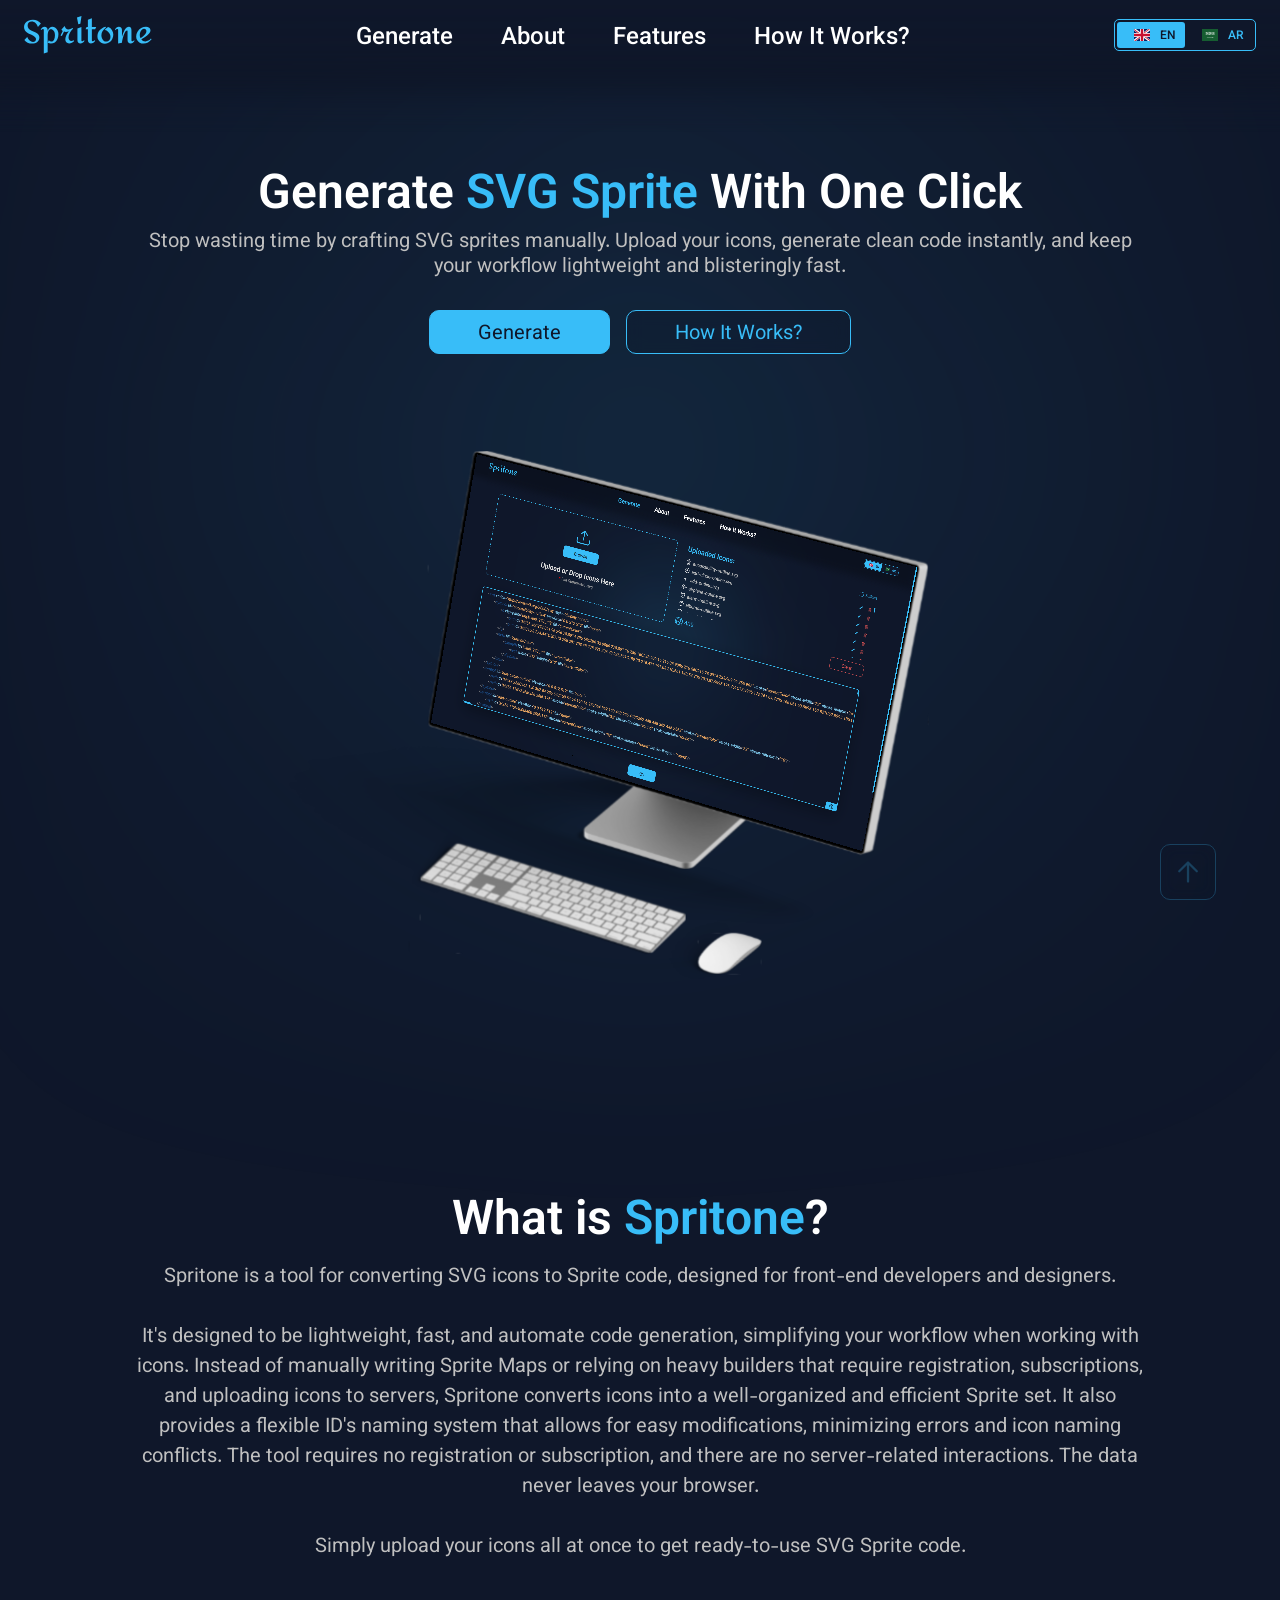
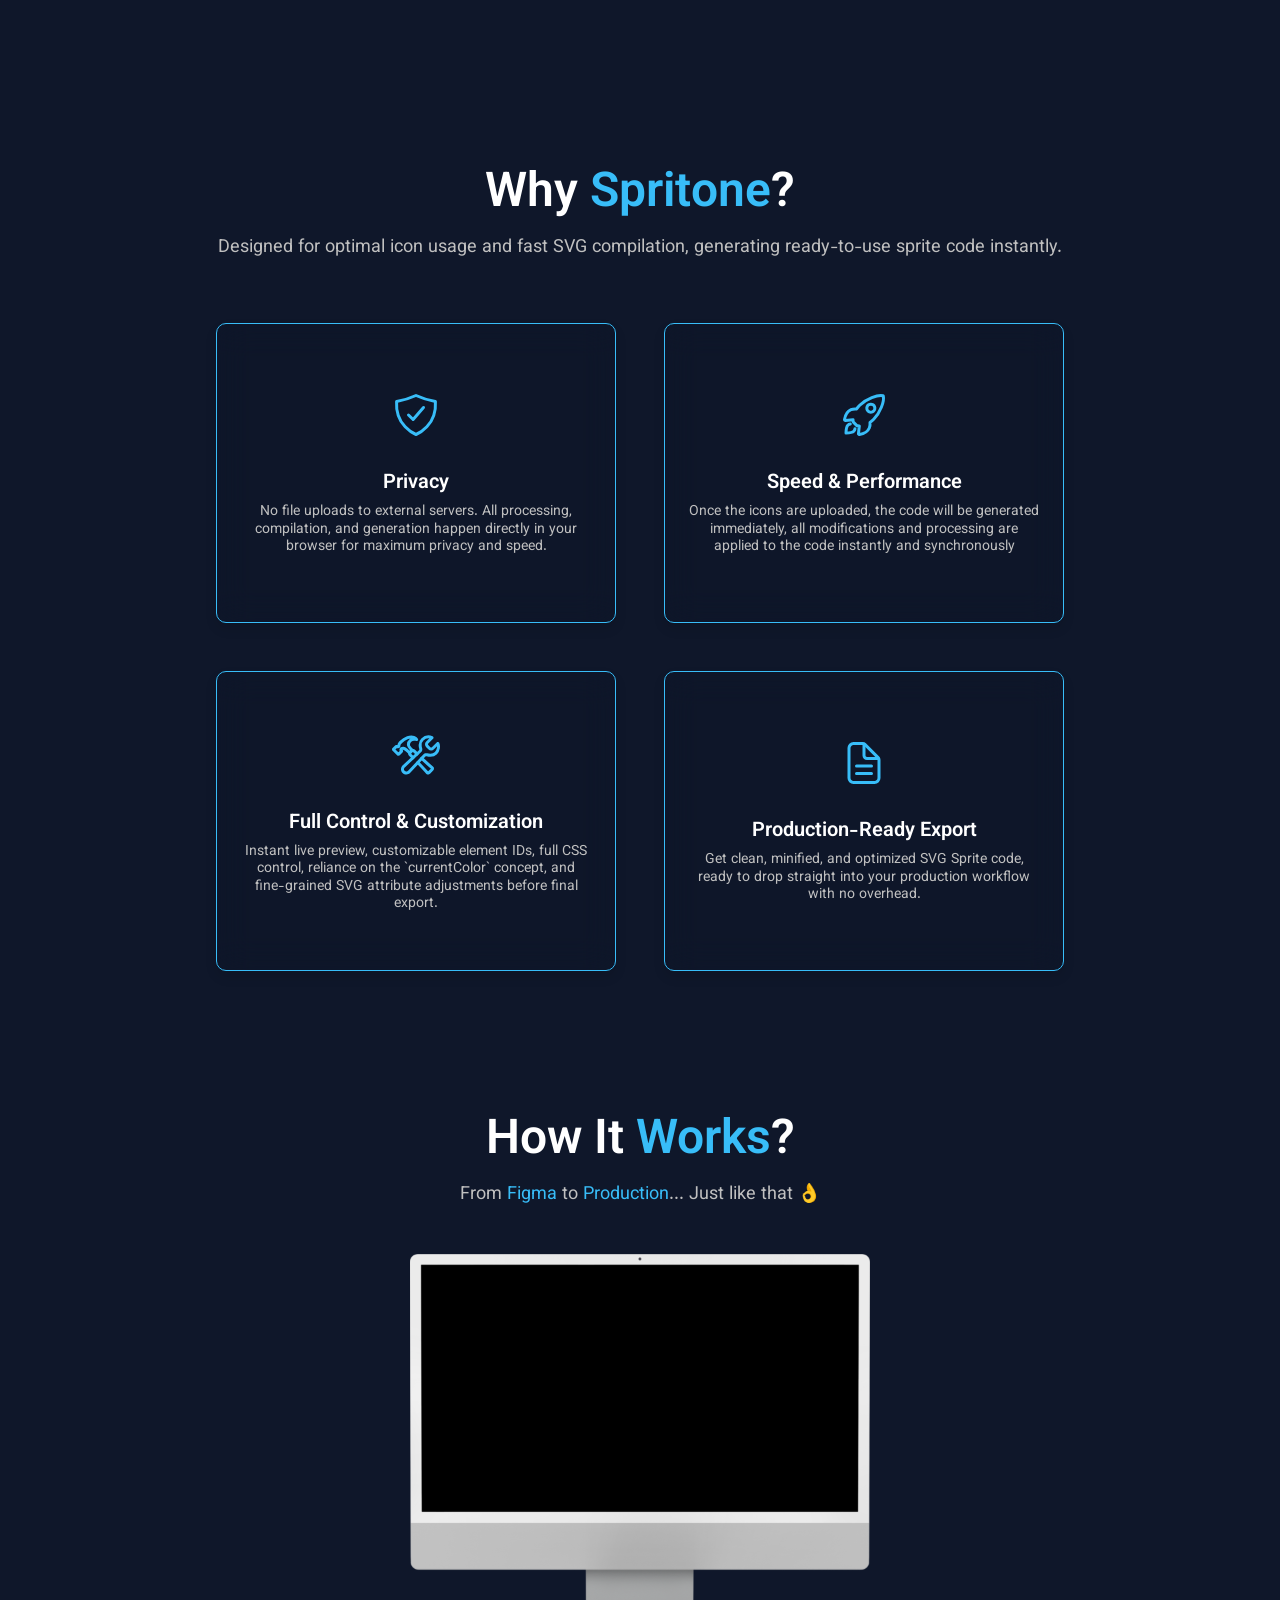
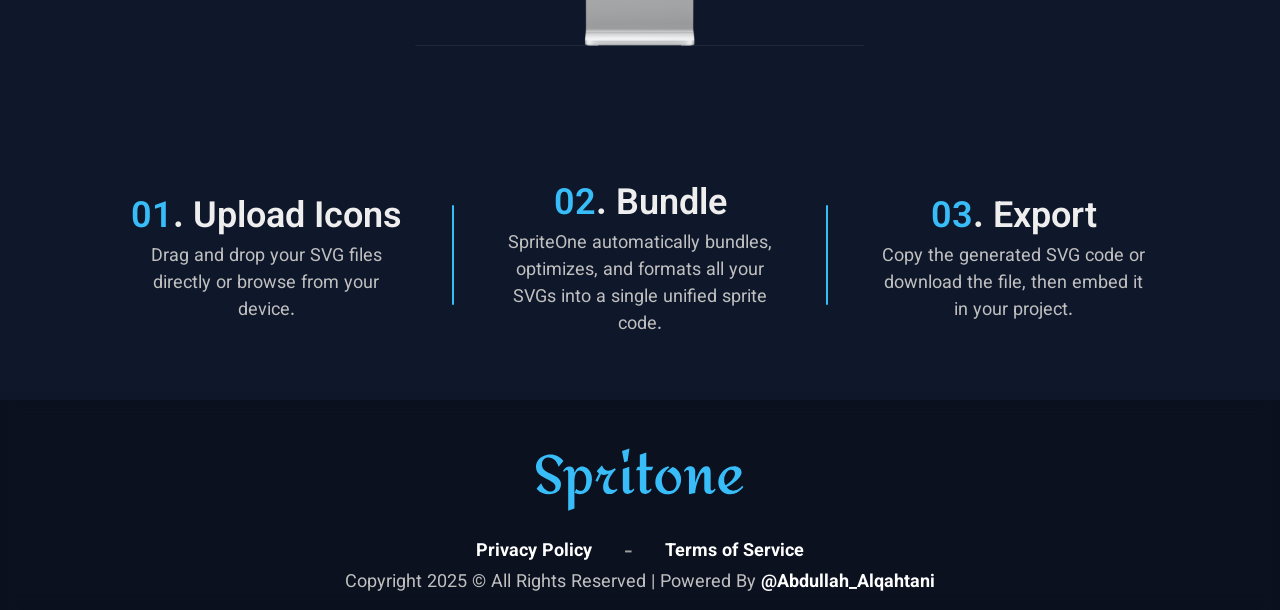
==== commit 62934126: "edit content of about section" ====
--- a/index.html
+++ b/index.html
@@ -241,7 +241,7 @@
         <section class="section" id="about">
             <div class="section-header">
                 <h2 class="english">What is <span style="color: var(--secondary-color-500);">Spritone</span>?</h2>
-                <p class="english">Spritone is a lightweight, client-side developer tool built to streamline your SVG workflow. Instead of manually writing sprite maps or relying on heavy build tools and servers, Spritone transforms your scattered SVG icons into clean, highly-optimized sprites directly inside your browser. No sign-ups, no backend delays, and zero data leaves your device. Just drag, drop, and get production-ready SVG code in a single click</p>
+                <p class="english">Spritone is a tool for converting SVG icons to Sprite code, designed for front-end developers and designers. <br><br>It's designed to be lightweight, fast, and automate code generation, simplifying your workflow when working with icons. Instead of manually writing Sprite Maps or relying on heavy builders that require registration, subscriptions, and uploading icons to servers, Spritone converts icons into a well-organized and efficient Sprite set. It also provides a flexible ID's naming system that allows for easy modifications, minimizing errors and icon naming conflicts. The tool requires no registration or subscription, and there are no server-related interactions. The data never leaves your browser. <br><br>Simply upload your icons all at once to get ready-to-use SVG Sprite code.</p>
 
                 <h2 class="arabic">ماهي <span style="color: var(--secondary-color-500);">Spritone</span>؟</h2>
                 <p class="arabic">هي اداة لتحويل ايقونات الـSVG الى كود Sprite، موجهة لمبرمجين الـFrontEnd والمصممين.<br><br>صُممت لكي تبقى خفيفة وسريعة وتكتب الاكواد تلقائياً، وذلك لتبسيط سير العمل عند التعامل مع الايقونات، فبدلاً من كتابة خرائط رموز الايقونات (Sprite Maps) يدوياً او الاعتماد على ادوات بناء ثقيلة تتطلب التسجيل والاشتراك ورفع الايقونات الى سيرفرات وخوادم تقوم اداة Spritone بتحويل الايقونات الى مجموعة رموز Sprites منظمة وعالية الكفاءة، مع توفير نظام تسمية ID's مرن يسمح باجراء مختلف التعديلات بكل سهولة ليضمن تقليل الاخطاء وتعارض تسمية الايقونات. كما ان الاداة لا تتطلب تسجيل او اشتراك، ولا توجد هناك اي تفاعلات مرتبطة بالخوادم والسيرفرات، الاداة تضمن ان البيانات لا تغادر المتصفح نهائيا.<br><br>ماعليك سوى رفع الايقونات دفعة واحدة لكي تحصل على كود SVG Sprite جاهز للاستخدام مباشرة.</p>
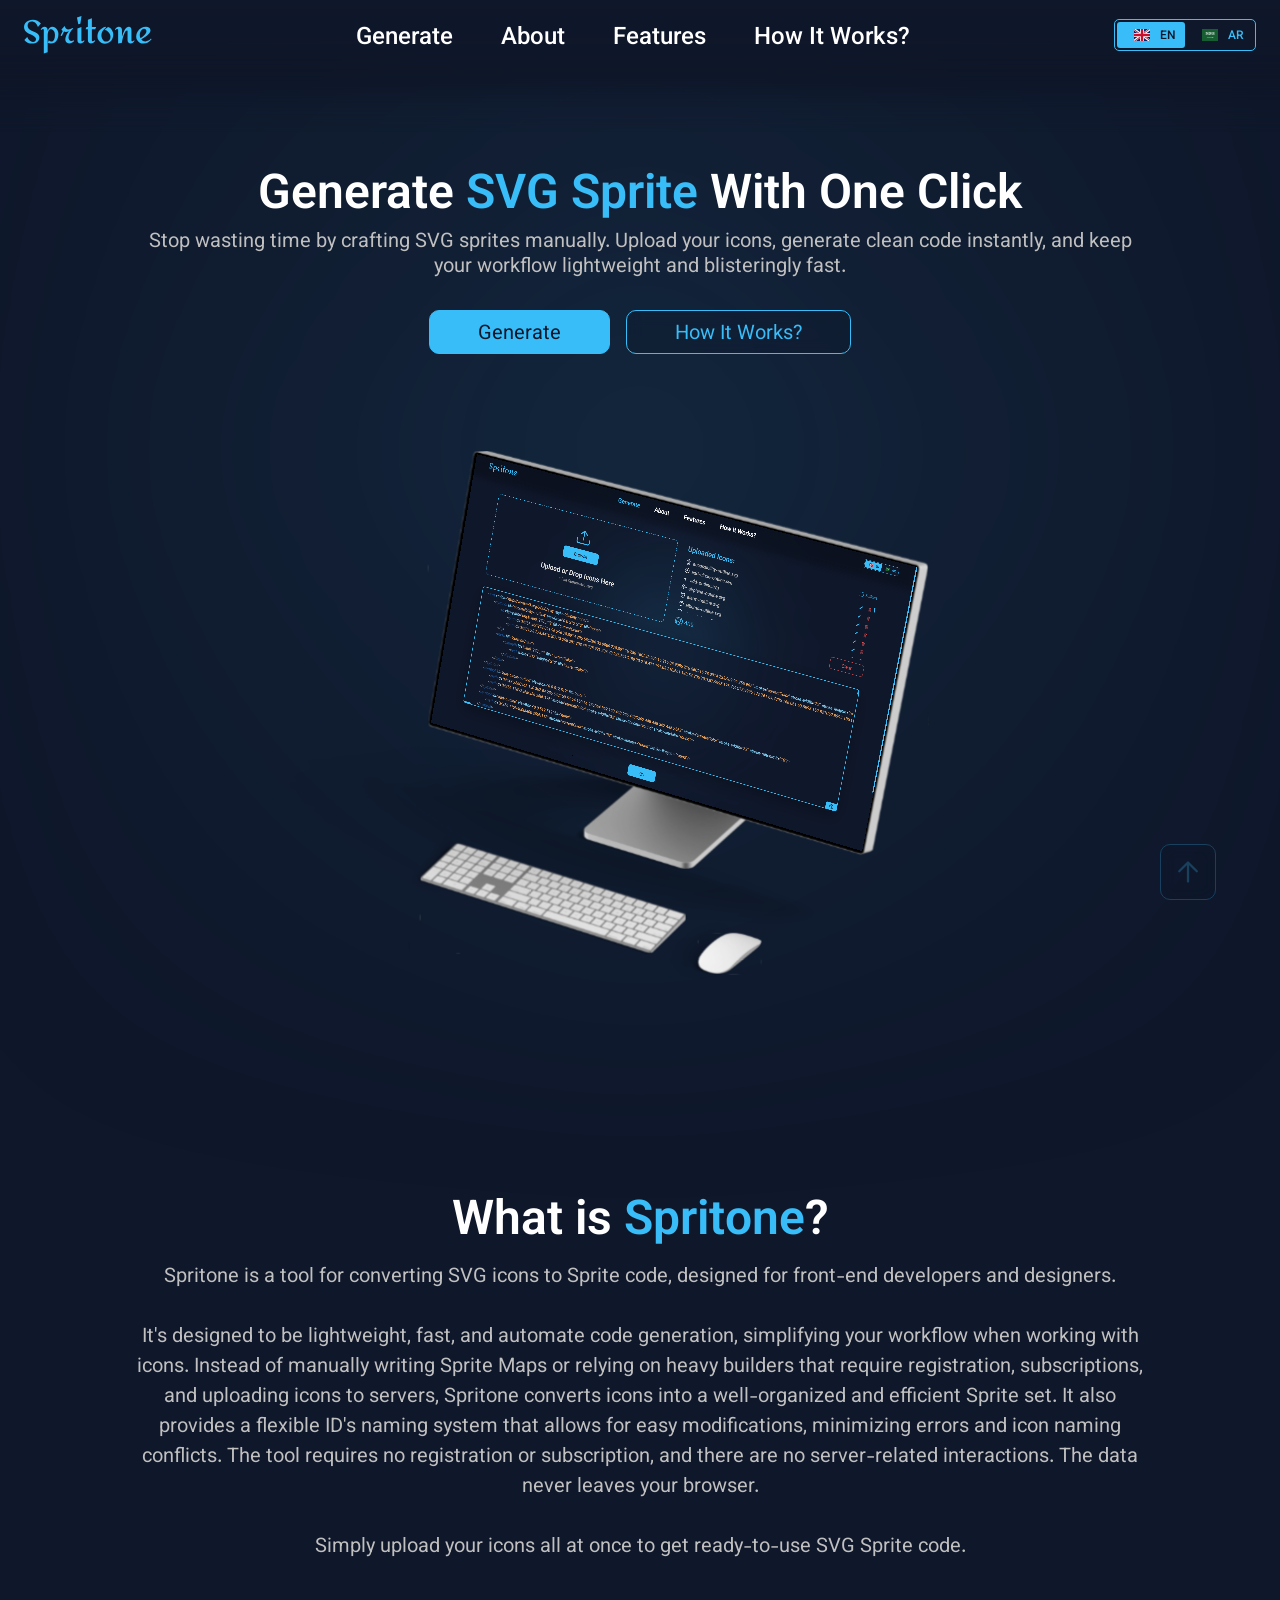
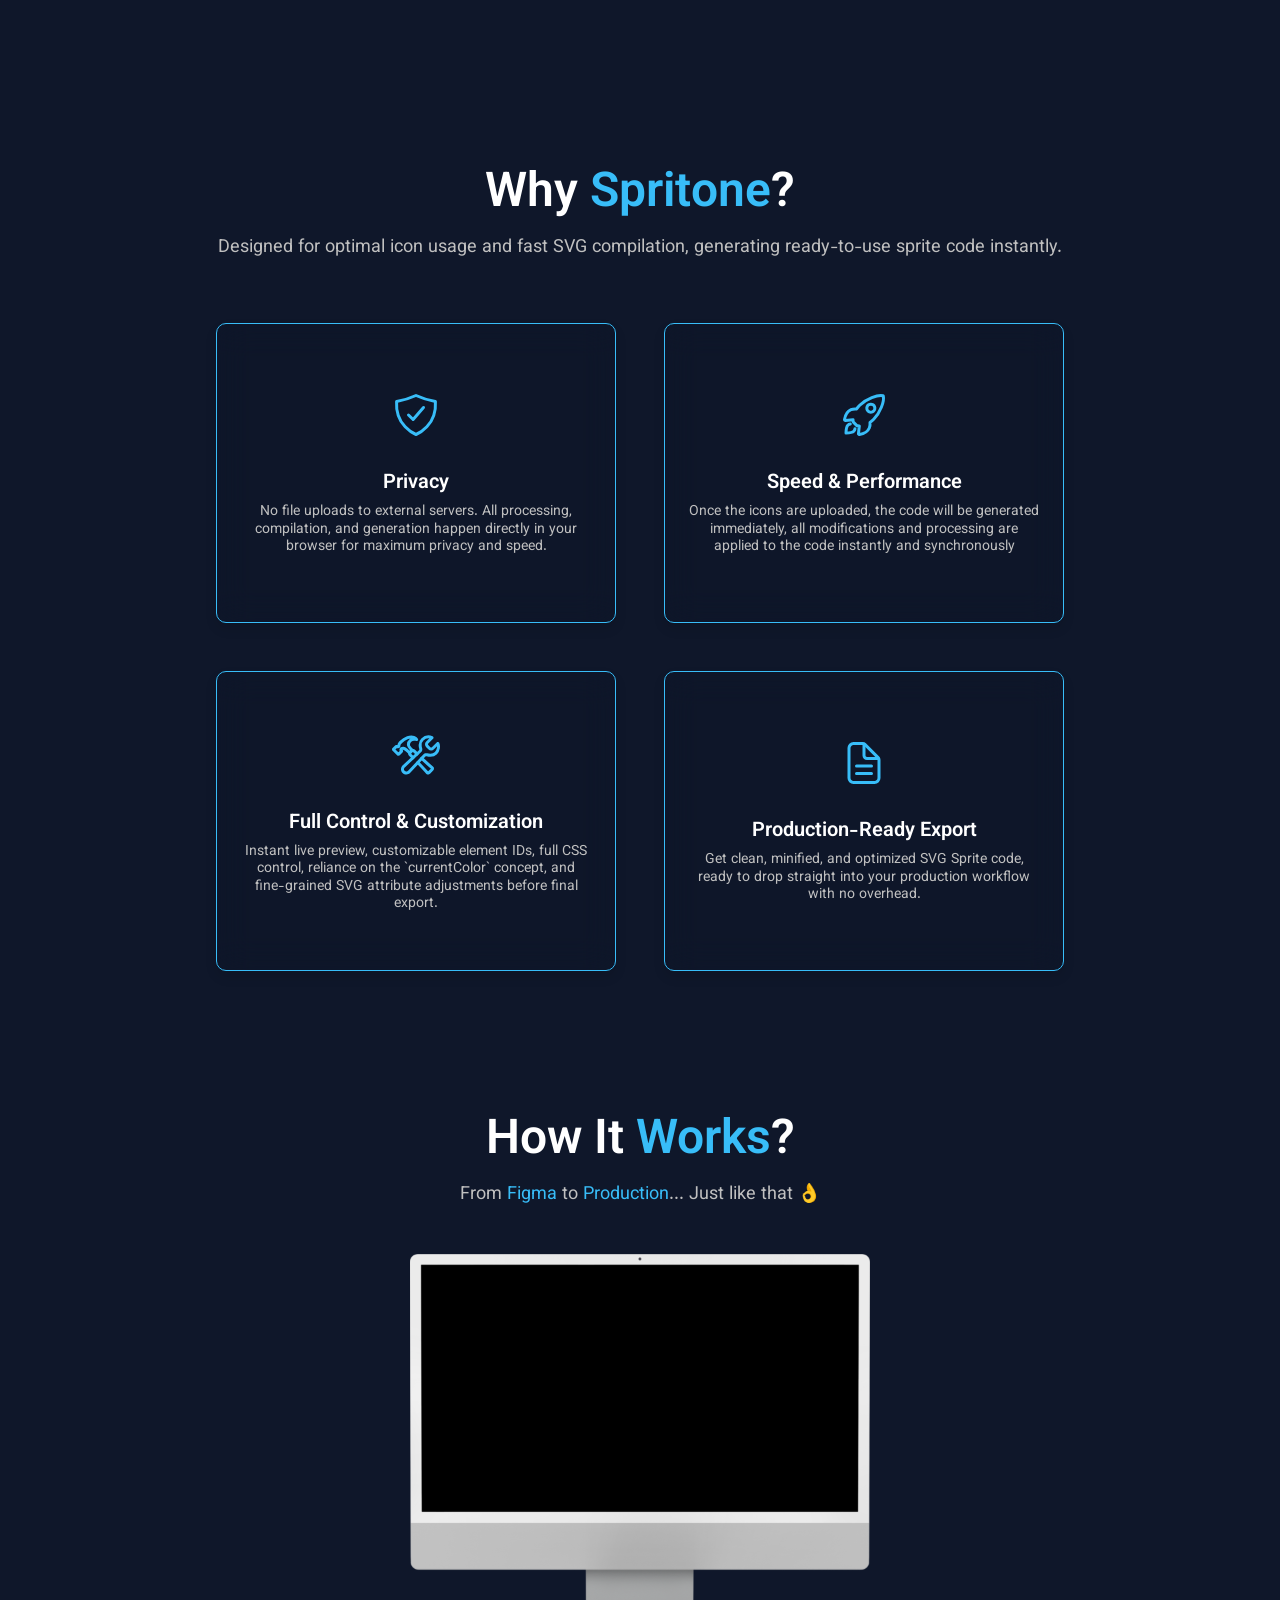
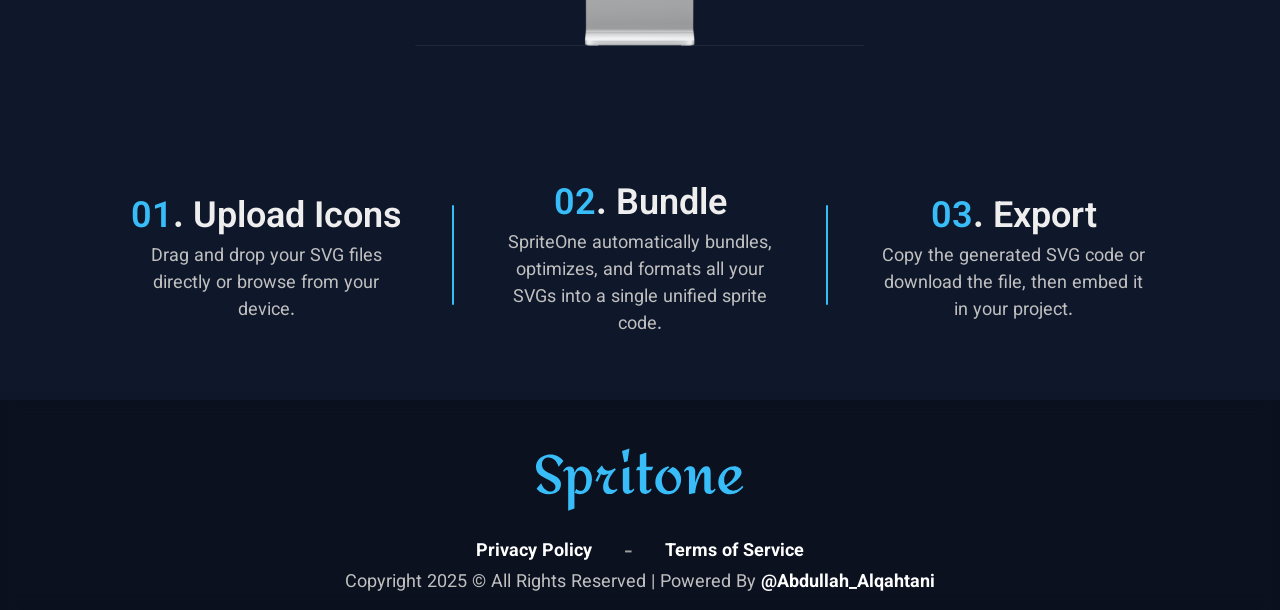
==== commit dd095ca6: "update cache version" ====
--- a/index.html
+++ b/index.html
@@ -128,7 +128,7 @@
     <meta http-equiv="Expires" content="0" />
     <!-- Cache Version -->
     <script>
-        var cacheVersion = '?v=0.0.4'
+        var cacheVersion = '?v=0.0.5'
     </script>
 </head>
 
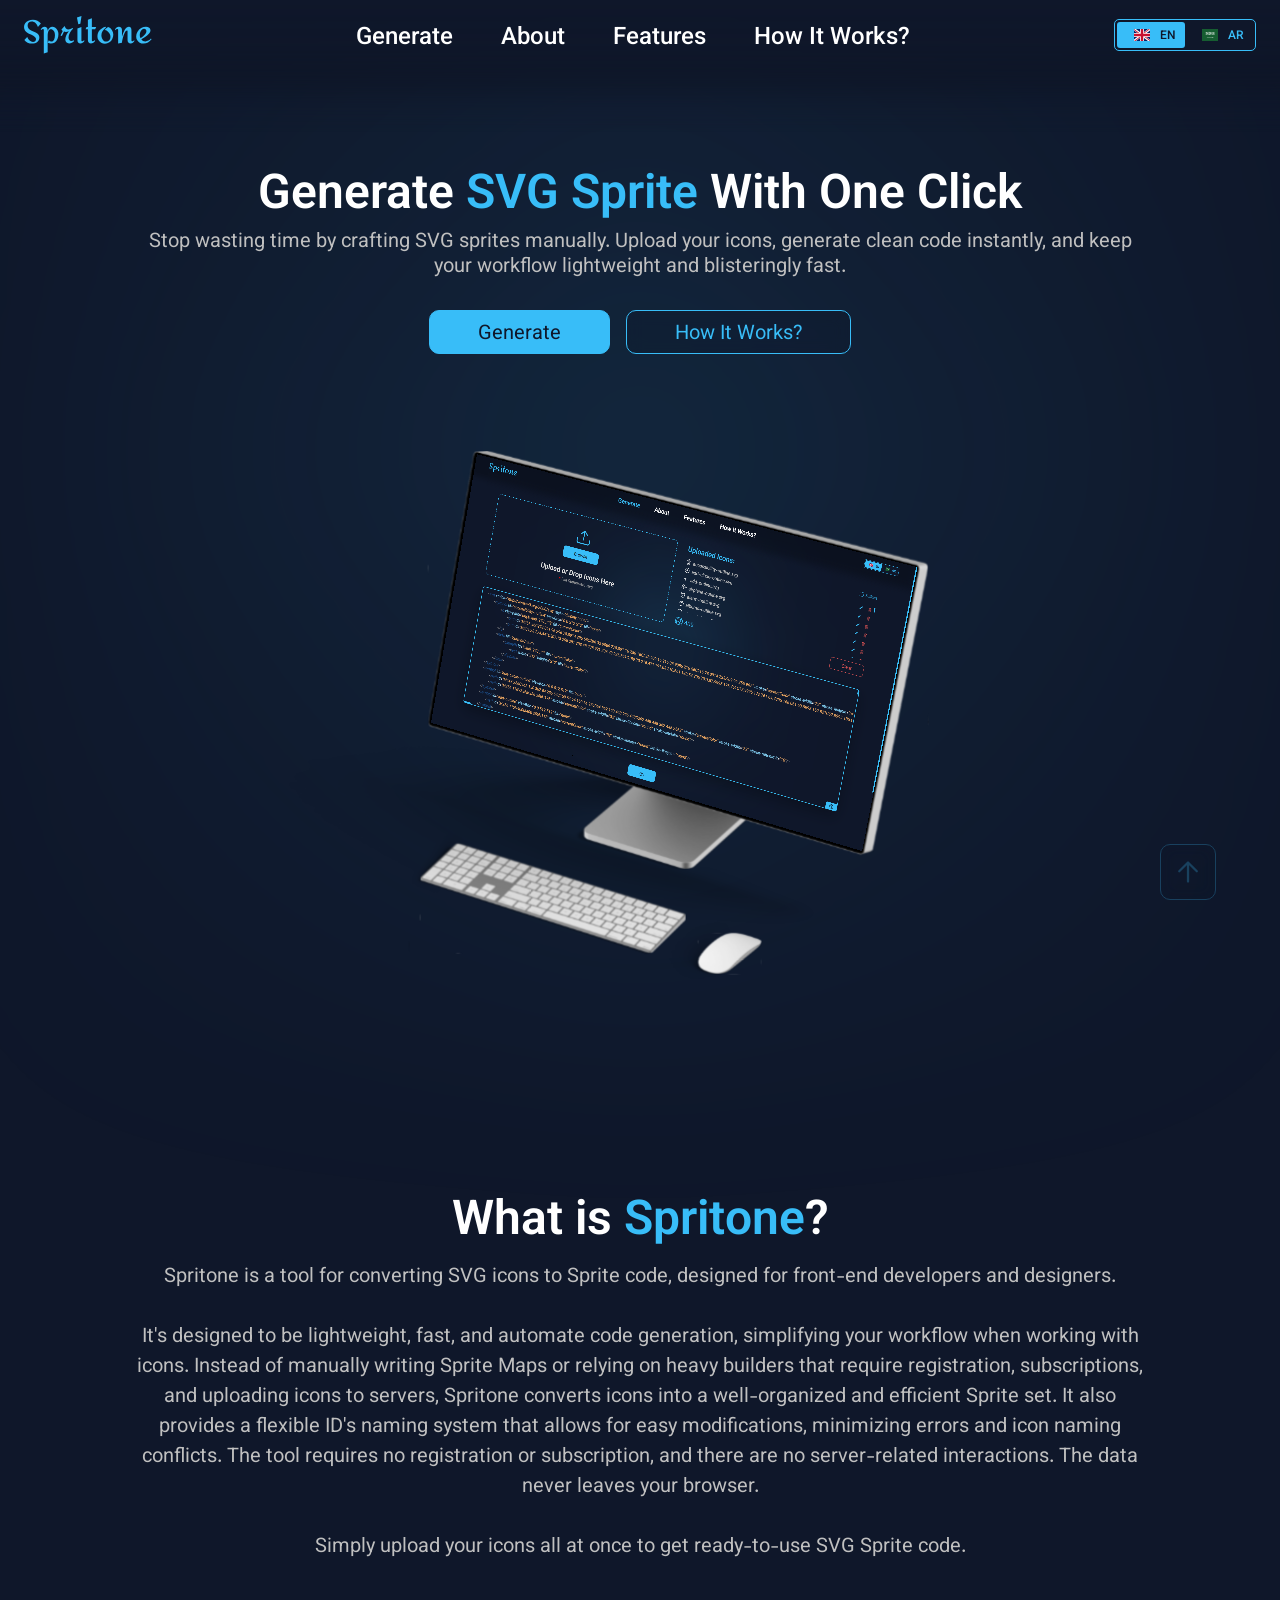
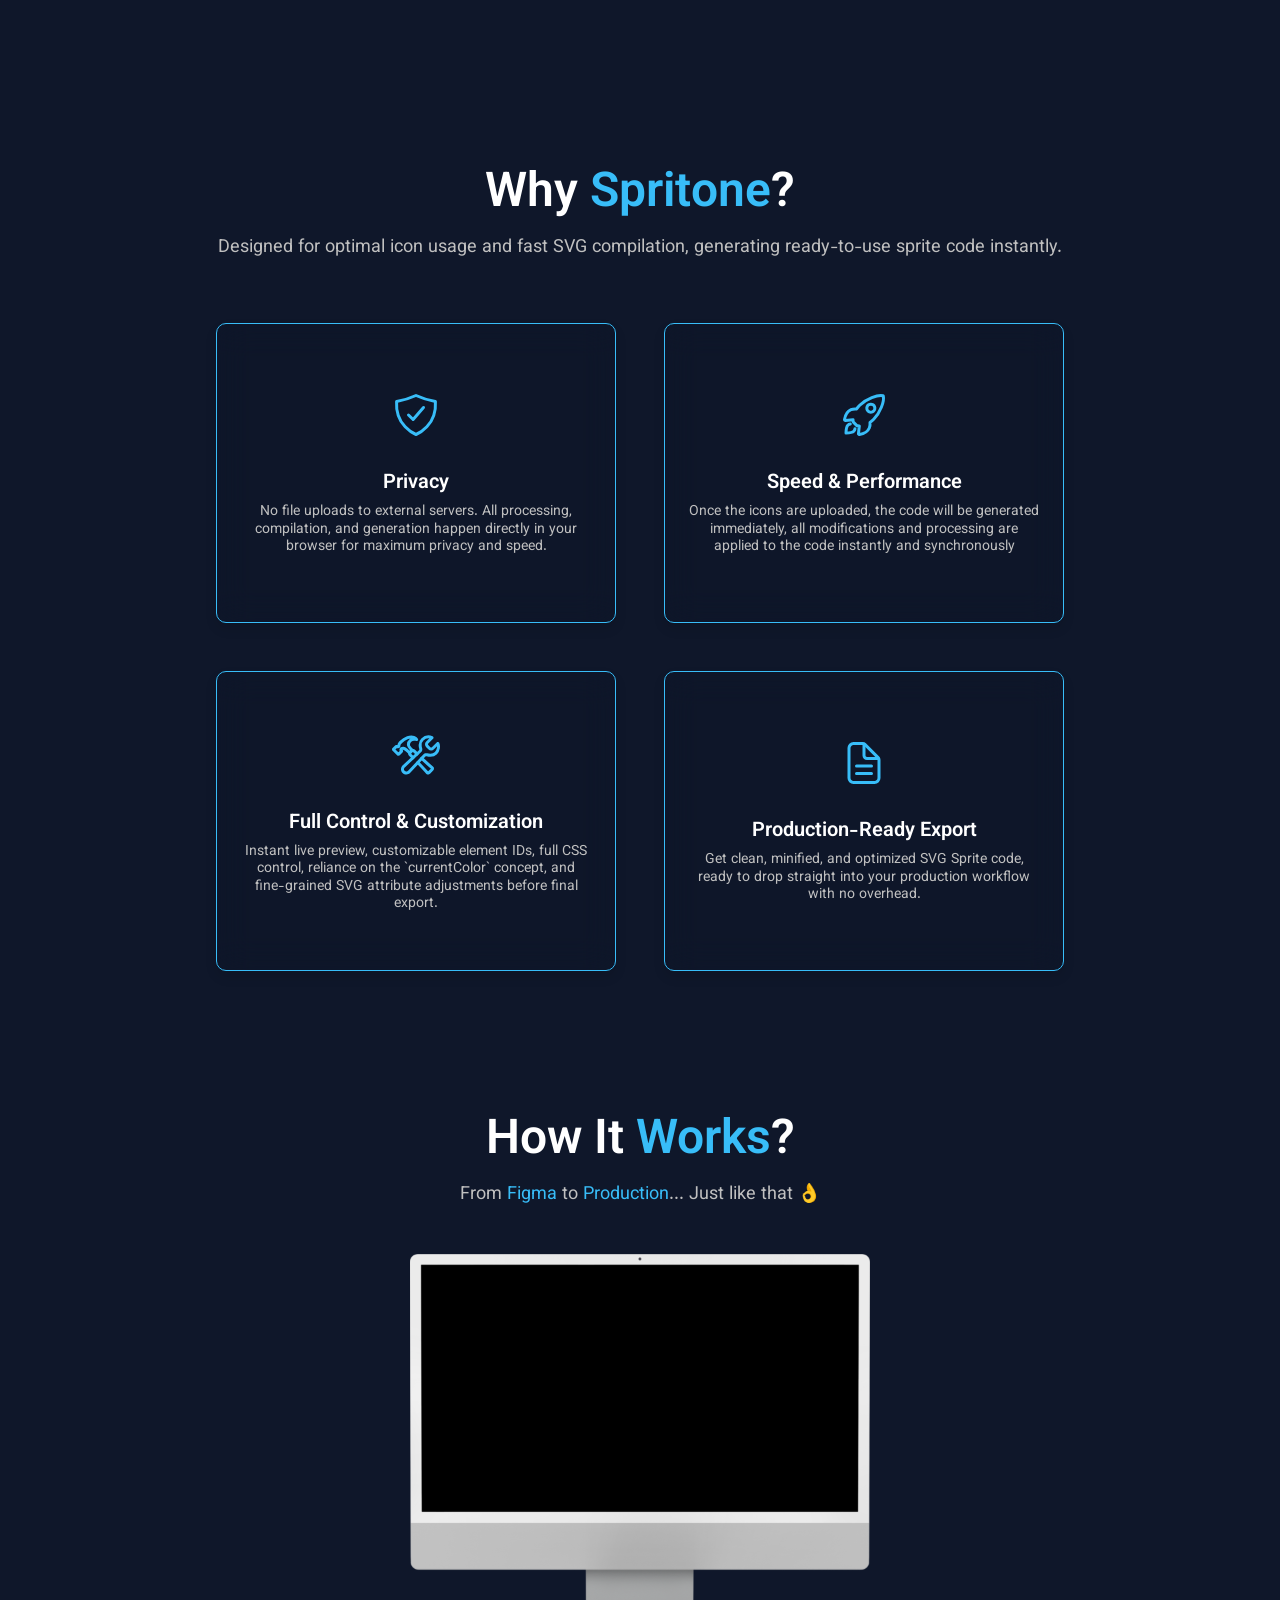
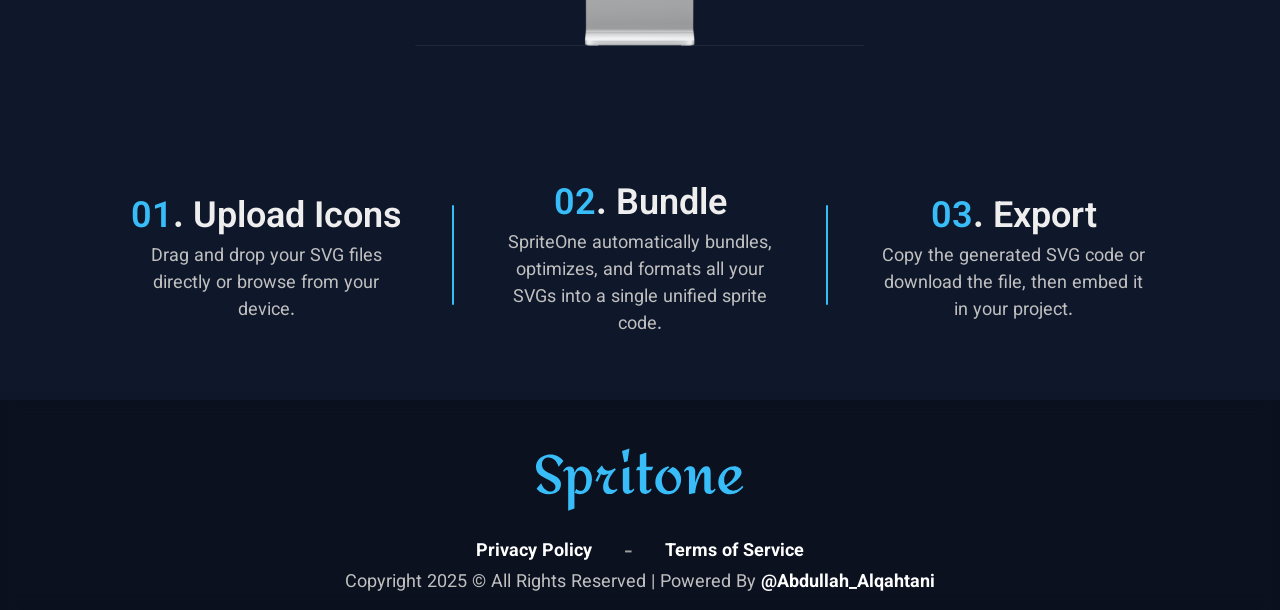
==== commit 04264f82: "update seo image" ====
--- a/index.html
+++ b/index.html
@@ -128,7 +128,7 @@
     <meta http-equiv="Expires" content="0" />
     <!-- Cache Version -->
     <script>
-        var cacheVersion = '?v=0.0.5'
+        var cacheVersion = '?v=0.0.6'
     </script>
 </head>
 
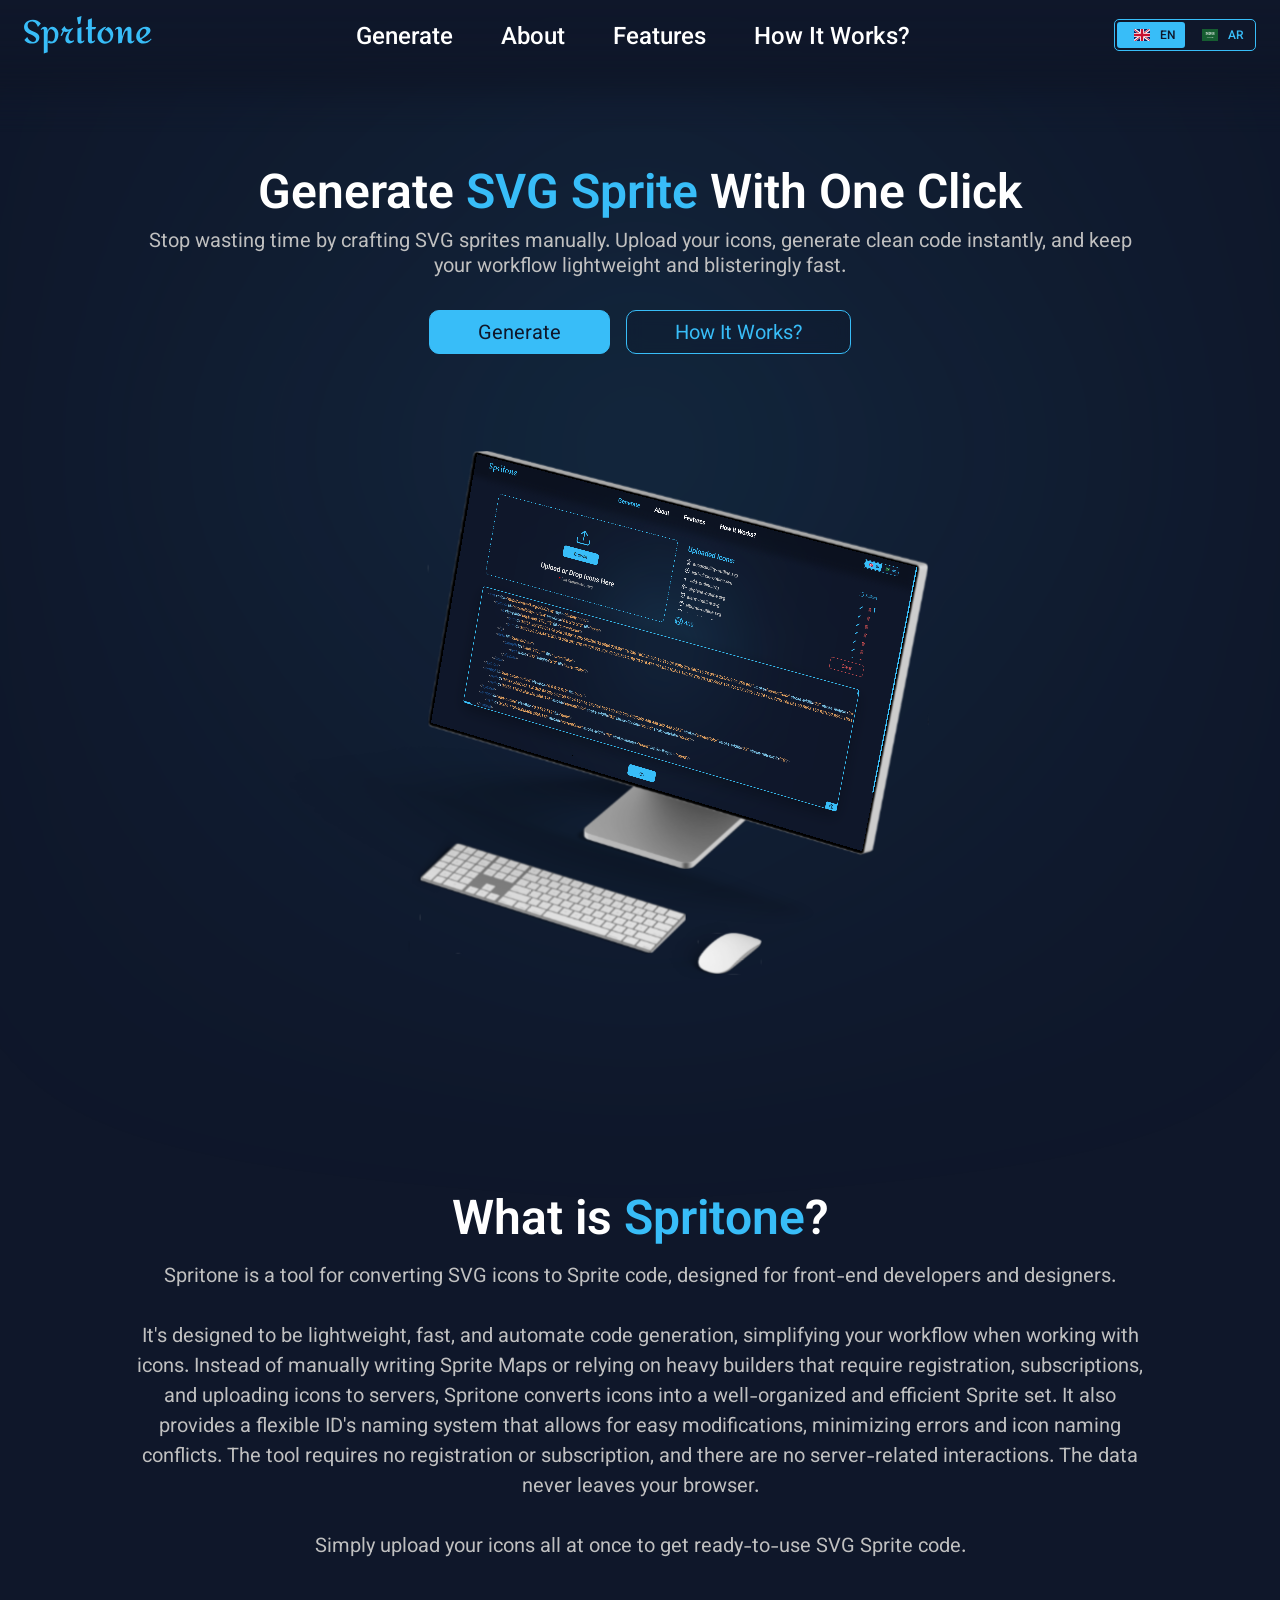
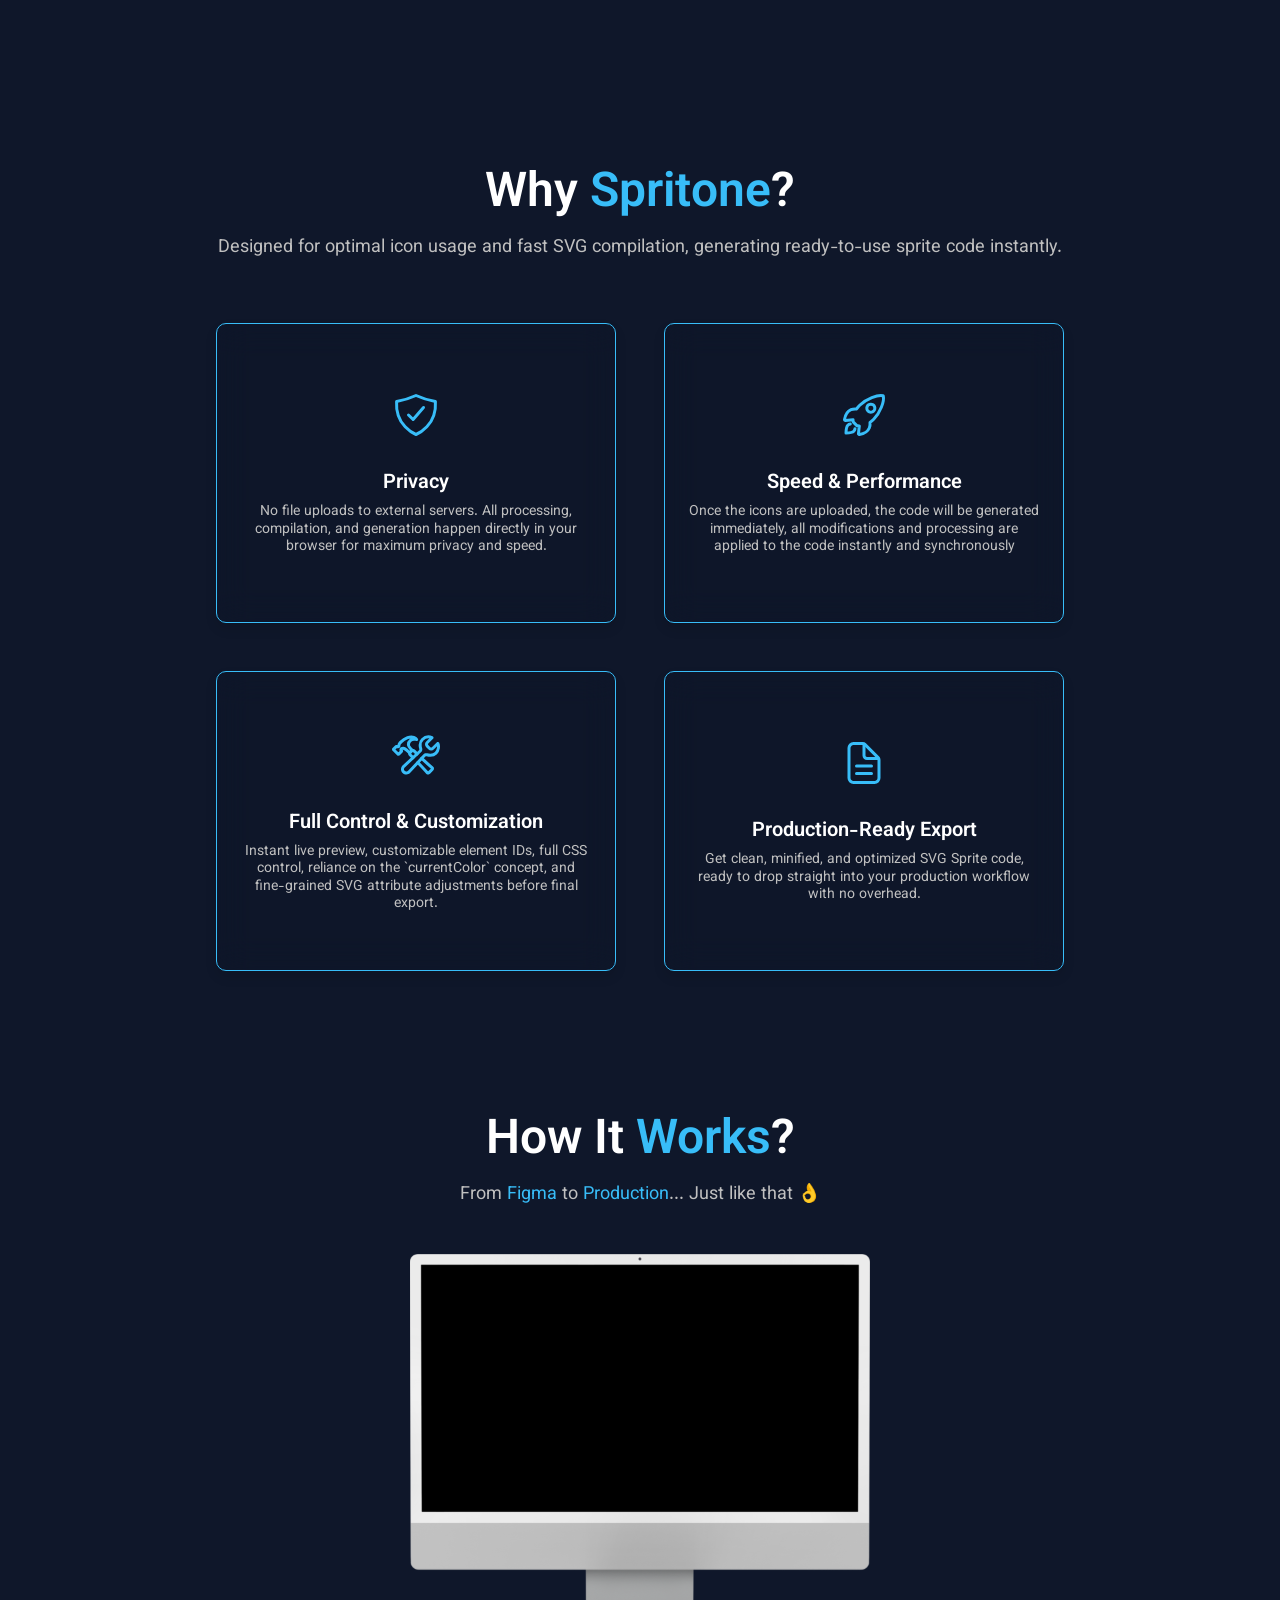
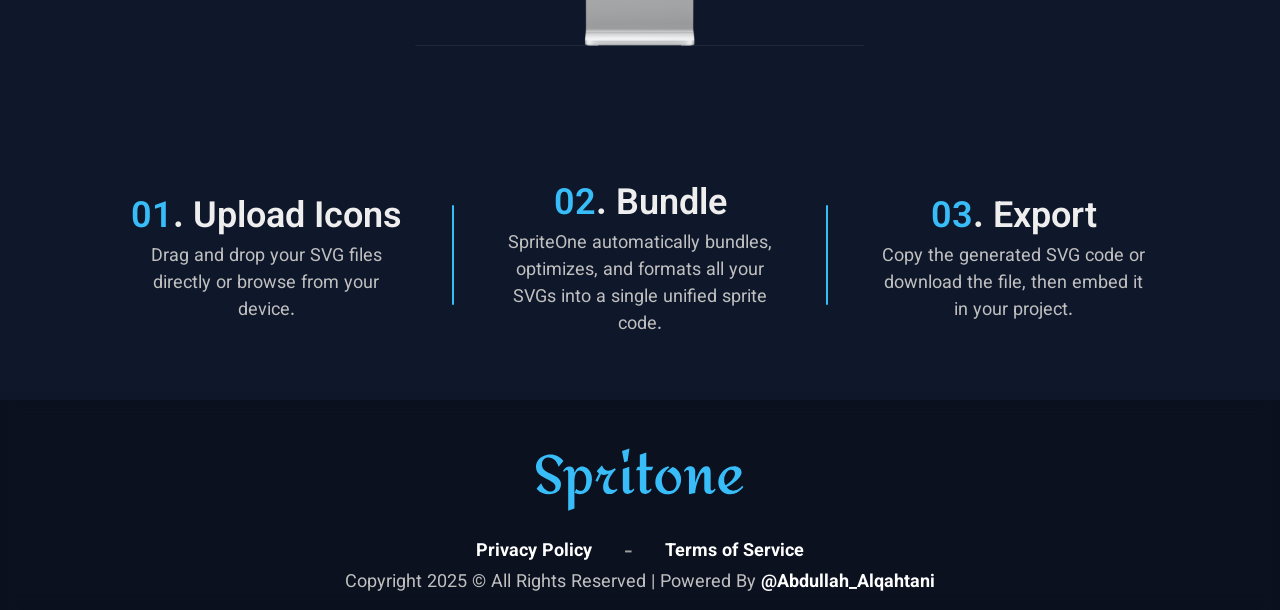
==== commit 1fd1ba9d: "edit ID's naming system" ====
--- a/index.html
+++ b/index.html
@@ -128,7 +128,7 @@
     <meta http-equiv="Expires" content="0" />
     <!-- Cache Version -->
     <script>
-        var cacheVersion = '?v=0.0.6'
+        var cacheVersion = '?v=0.0.7'
     </script>
 </head>
 
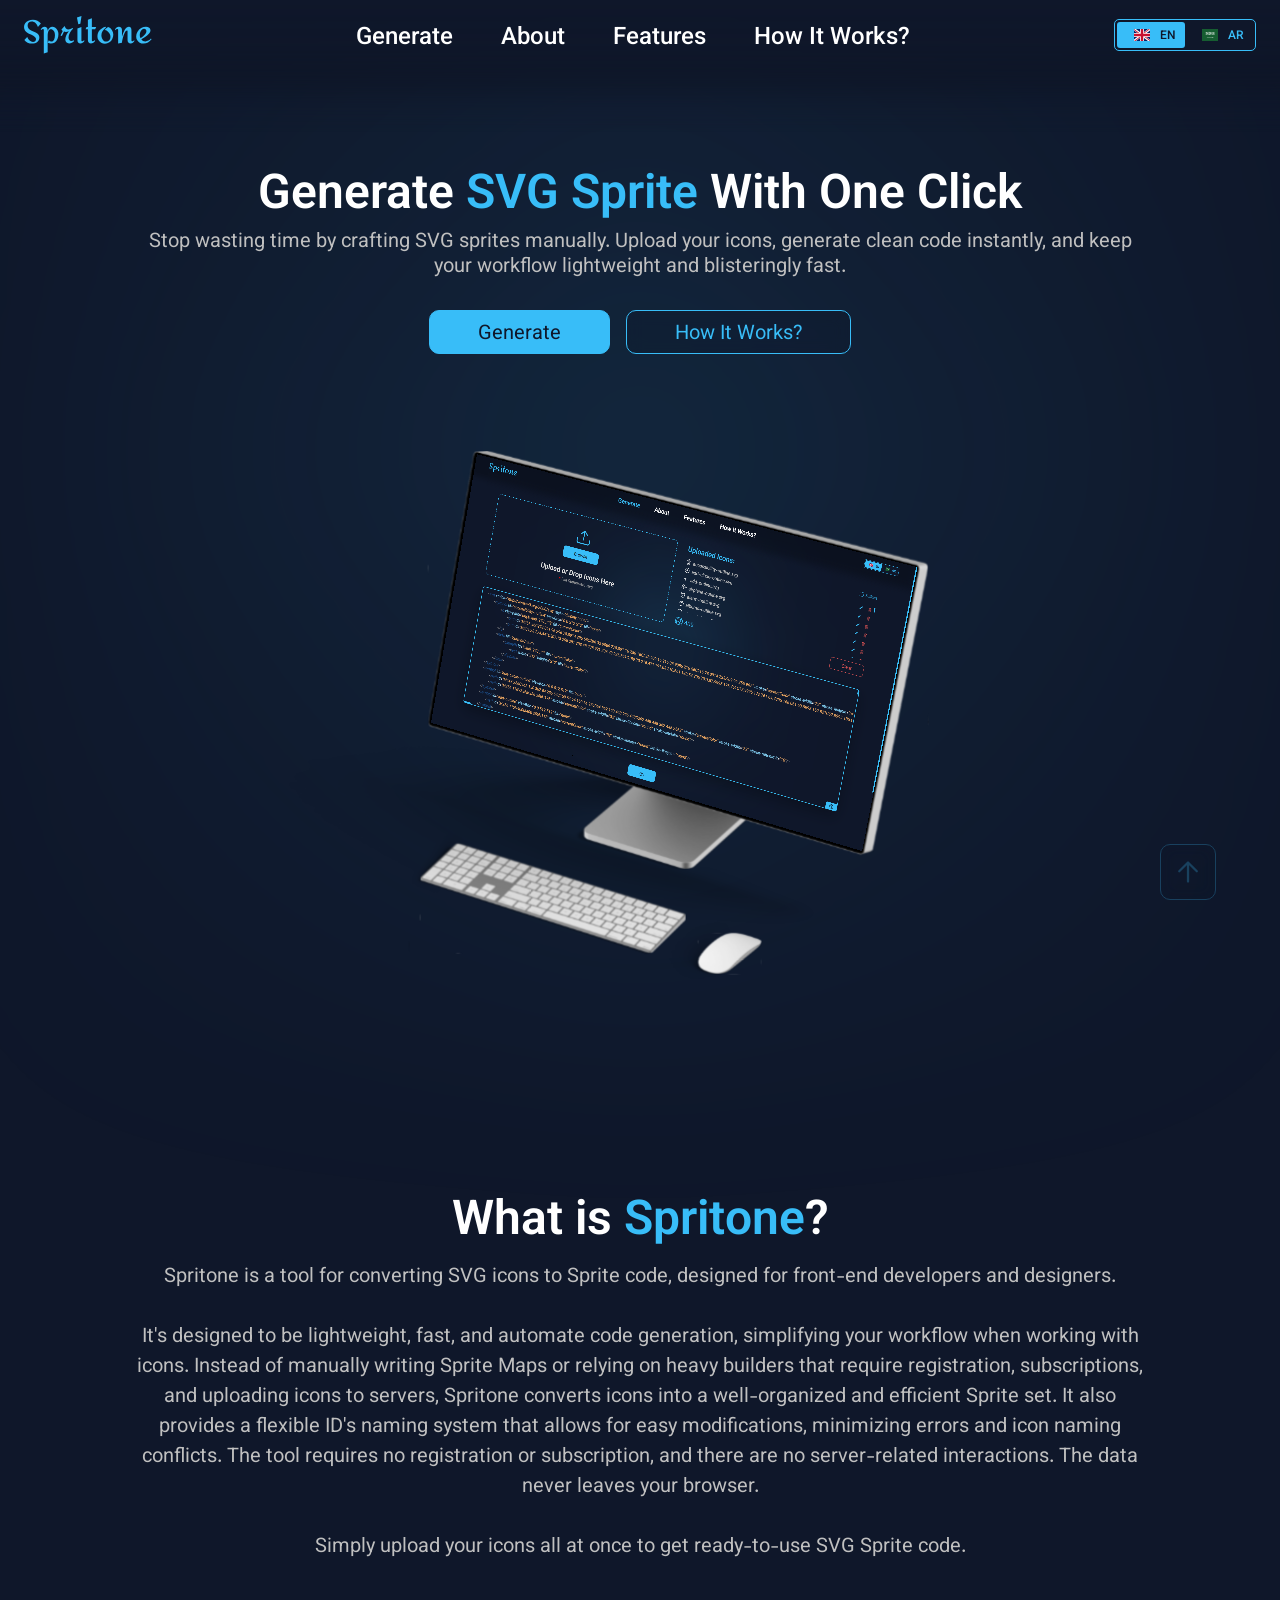
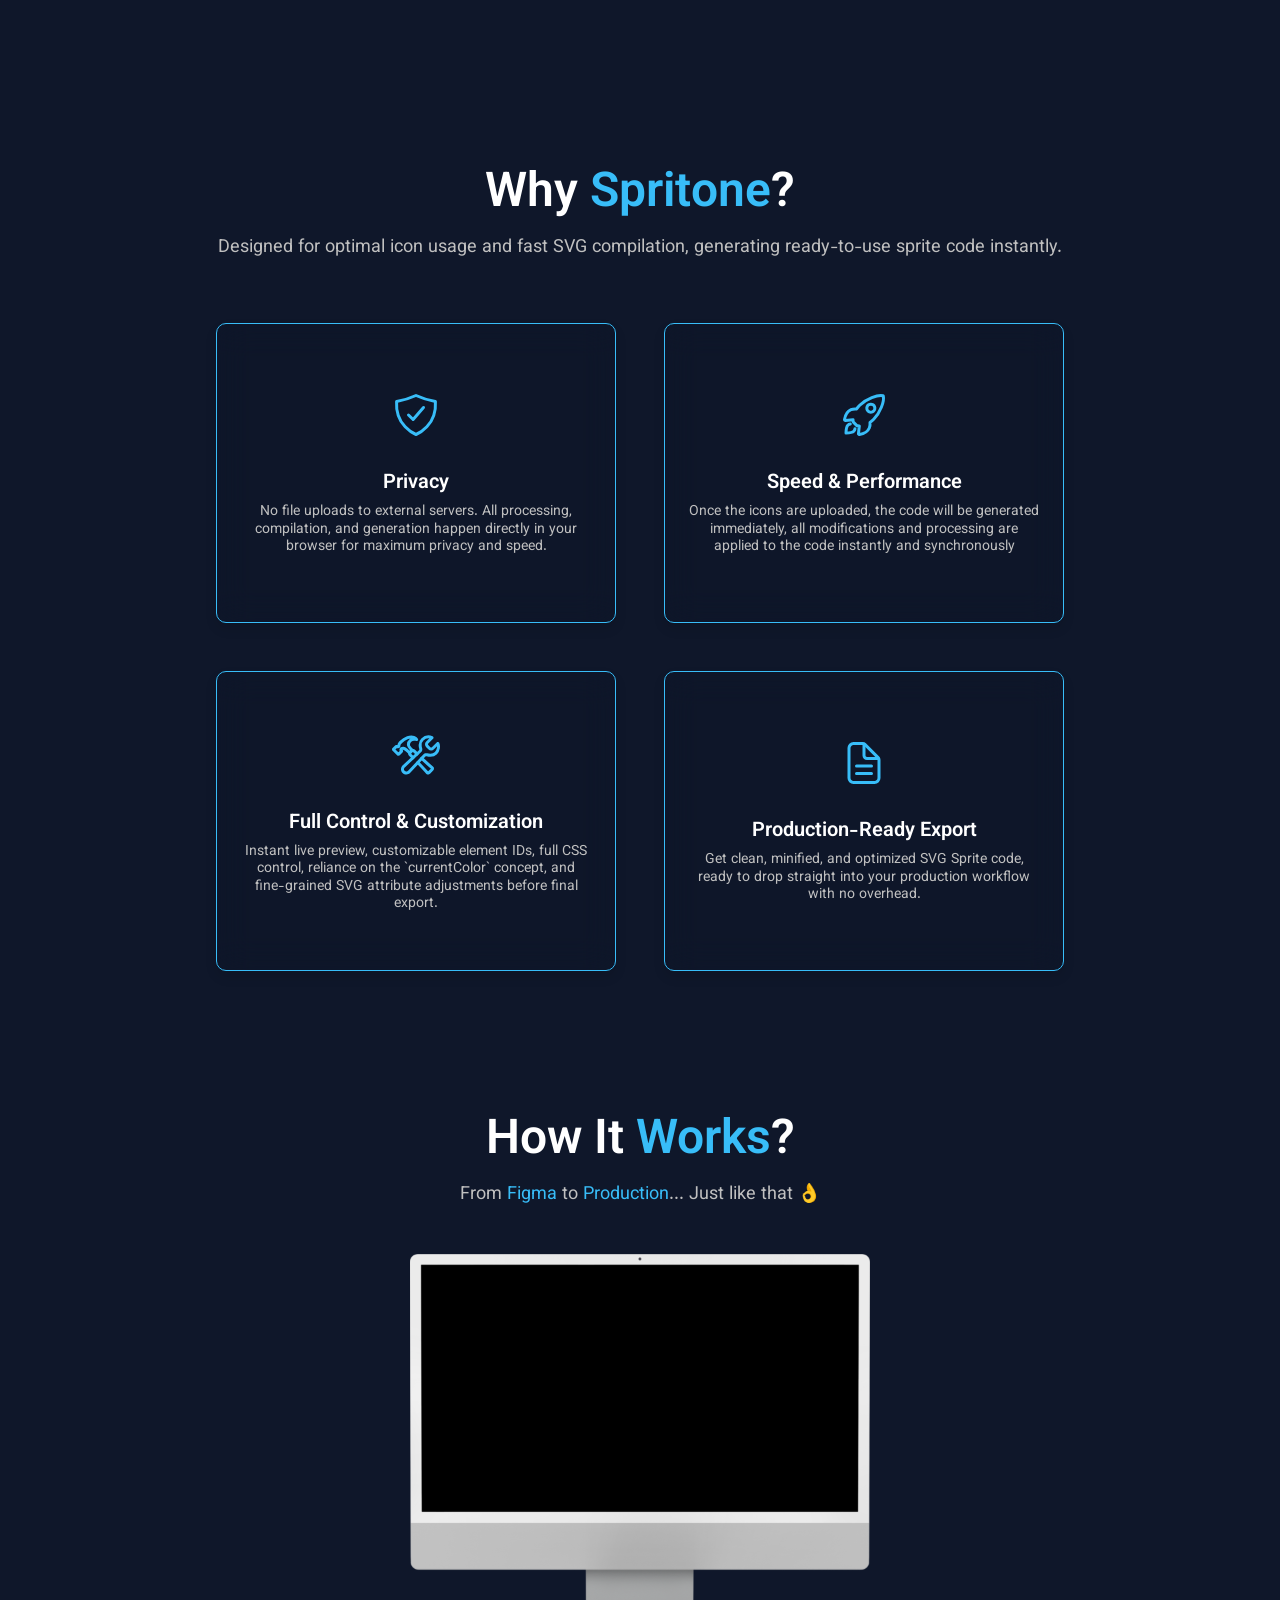
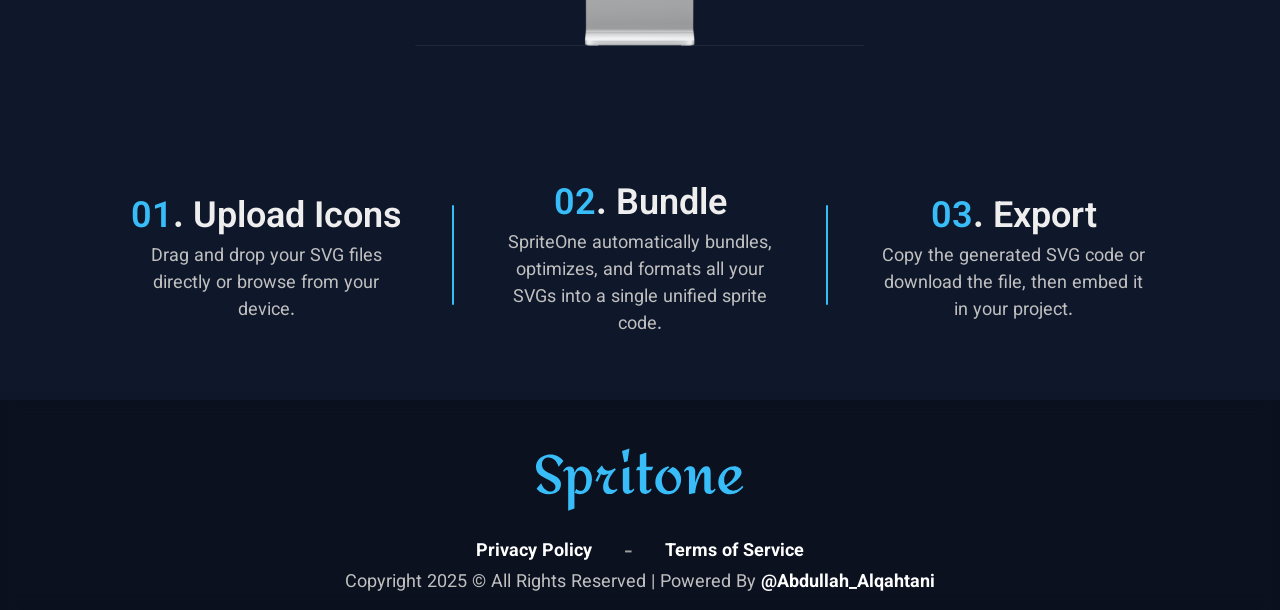
==== commit 32063cbd: "adding service worker register" ====
--- a/index.html
+++ b/index.html
@@ -128,7 +128,7 @@
     <meta http-equiv="Expires" content="0" />
     <!-- Cache Version -->
     <script>
-        var cacheVersion = '?v=0.0.7'
+        var cacheVersion = '?v=0.0.8'
     </script>
 </head>
 
@@ -436,7 +436,13 @@
     <div class="bubble"></div>
 
     <!-- JavaScript Files -->
-    <script src="./assets/js/Design-System.js" class="cacheItem"></script>
-    <script src="./assets/js/main.js" class="cacheItem"></script>
+    <script>
+        if (typeof navigator.serviceWorker !== 'undefined') {
+            navigator.serviceWorker.register('sw.js')
+        }
+    </script>
+
+    <script type="module"  src="./assets/js/Design-System.js" class="cacheItem"></script>
+    <script type="module"  src="./assets/js/main.js" class="cacheItem"></script>
 </body>
 </html>
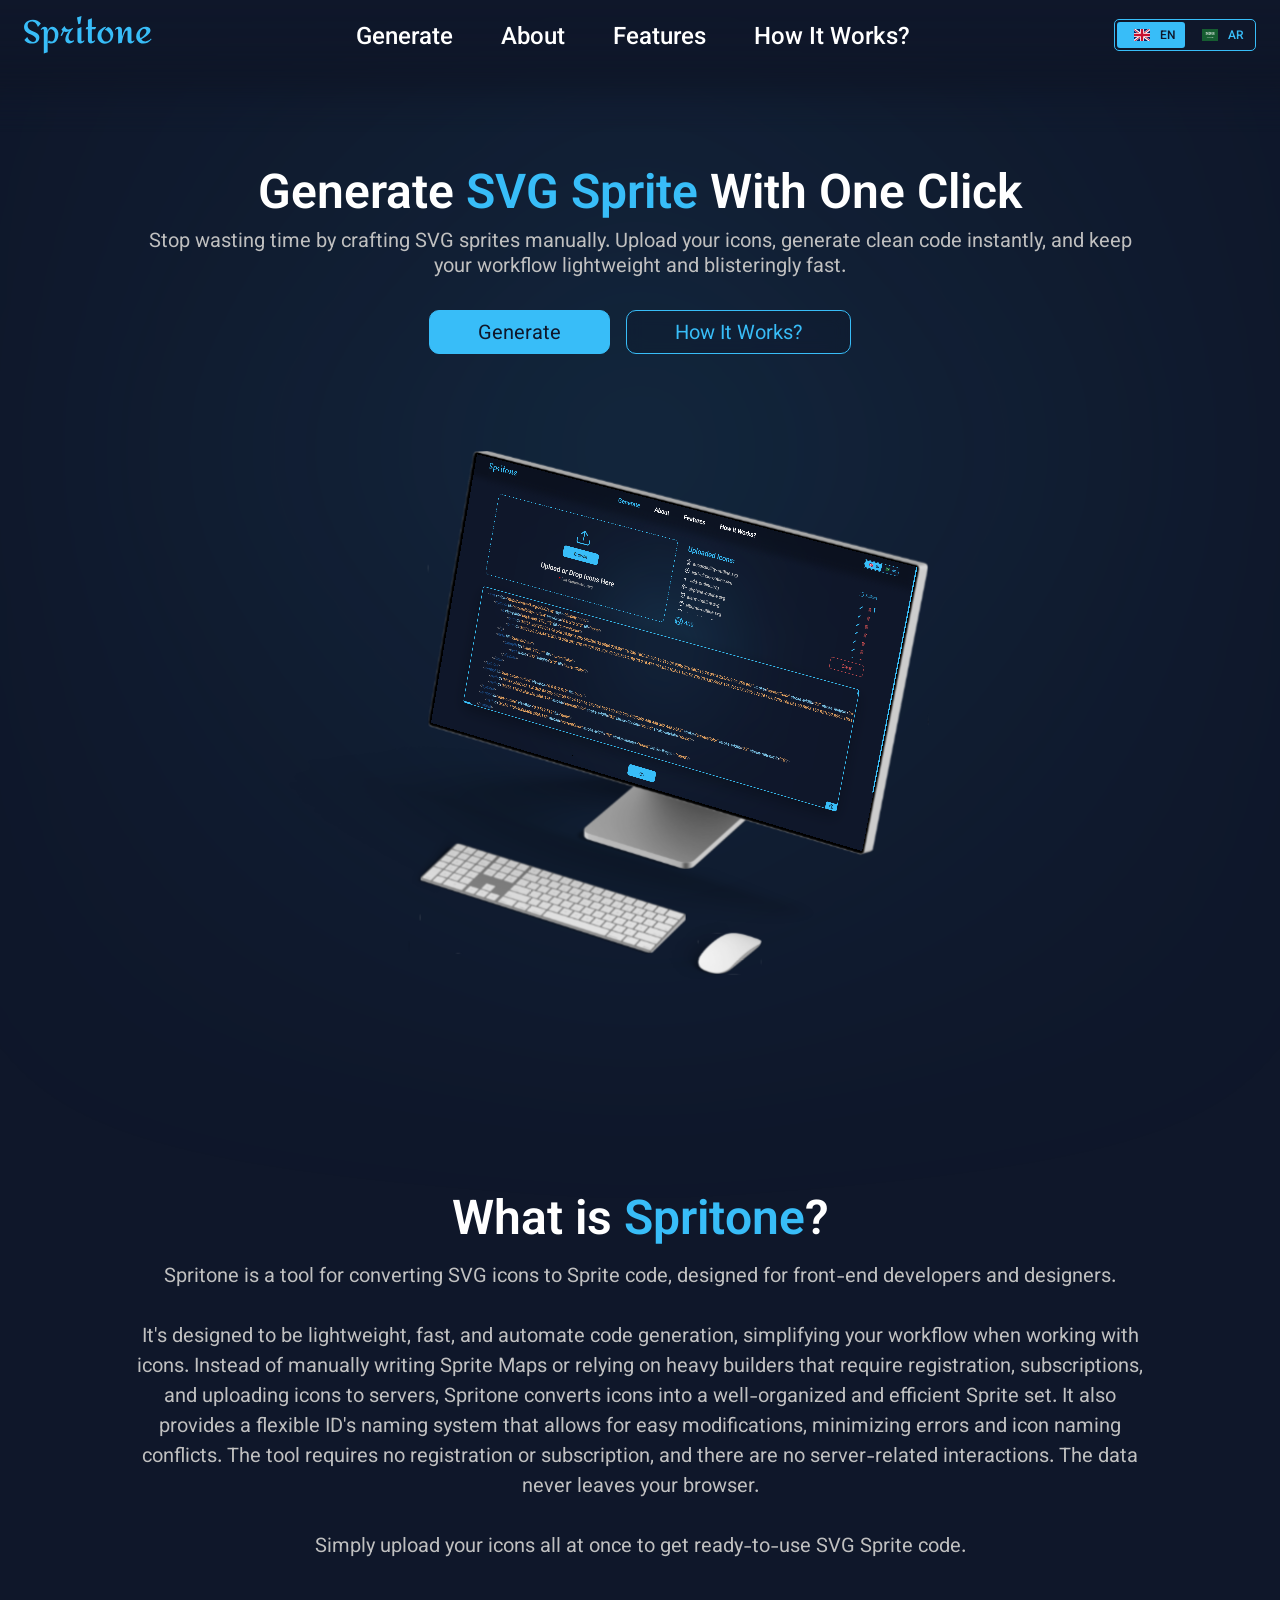
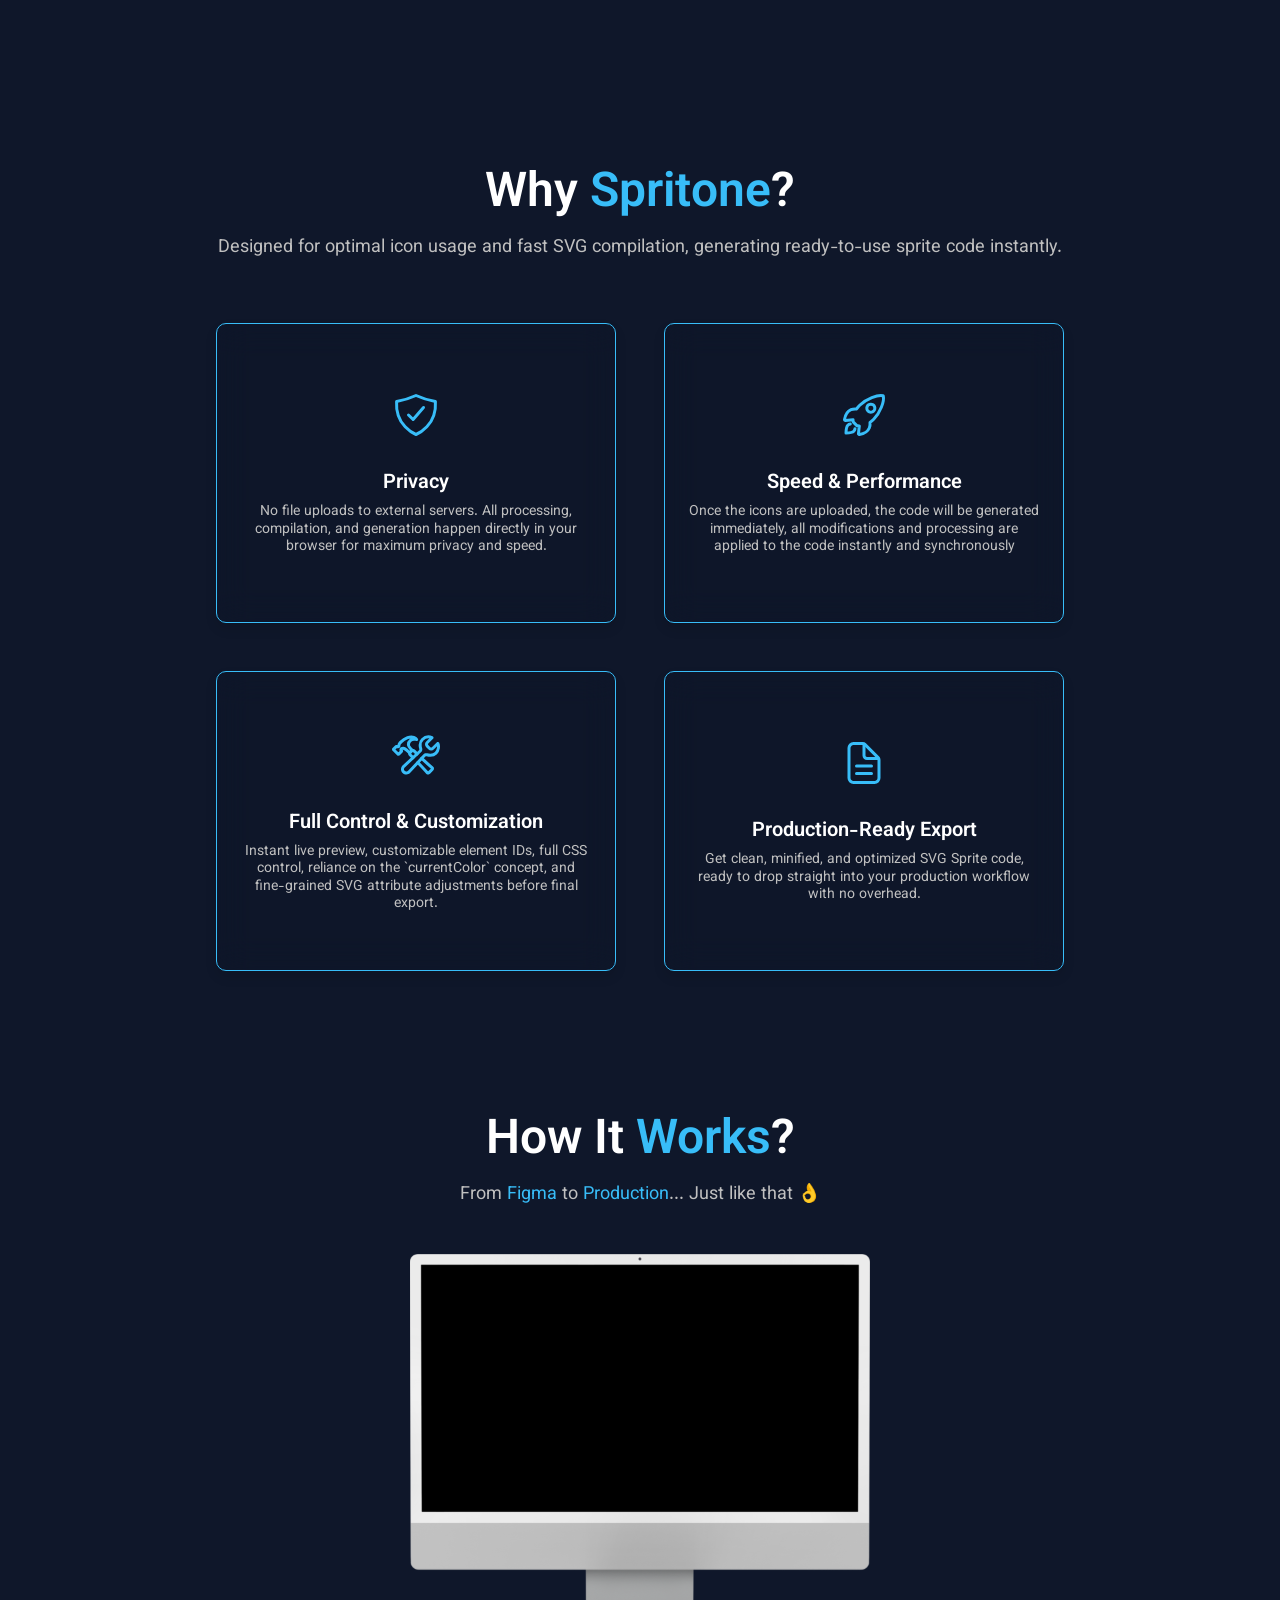
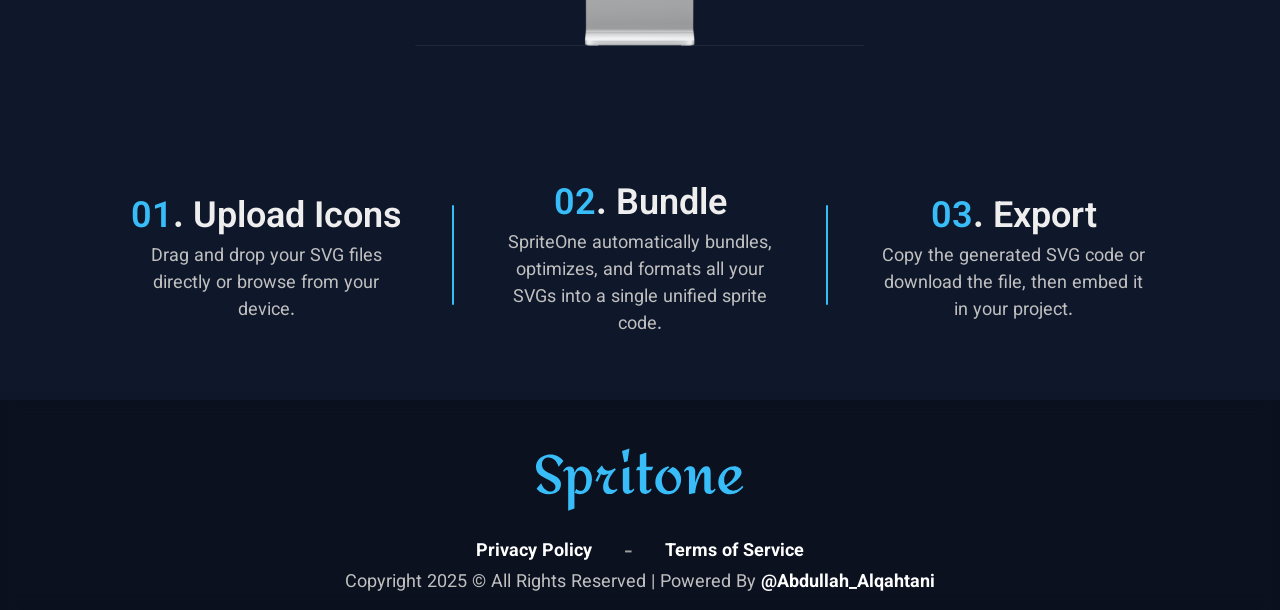
==== commit 52c5a3ca: "." ====
--- a/index.html
+++ b/index.html
@@ -436,13 +436,15 @@
     <div class="bubble"></div>
 
     <!-- JavaScript Files -->
+    <!-- Service Worker Registeration -->
     <script>
         if (typeof navigator.serviceWorker !== 'undefined') {
             navigator.serviceWorker.register('sw.js')
         }
     </script>
-
-    <script type="module"  src="./assets/js/Design-System.js" class="cacheItem"></script>
+    <script type="module"  src="./assets/js/app.js" class="cacheItem"></script>
+
+    <script type="module"  src="./assets/js/design-system.js" class="cacheItem"></script>
     <script type="module"  src="./assets/js/main.js" class="cacheItem"></script>
 </body>
 </html>
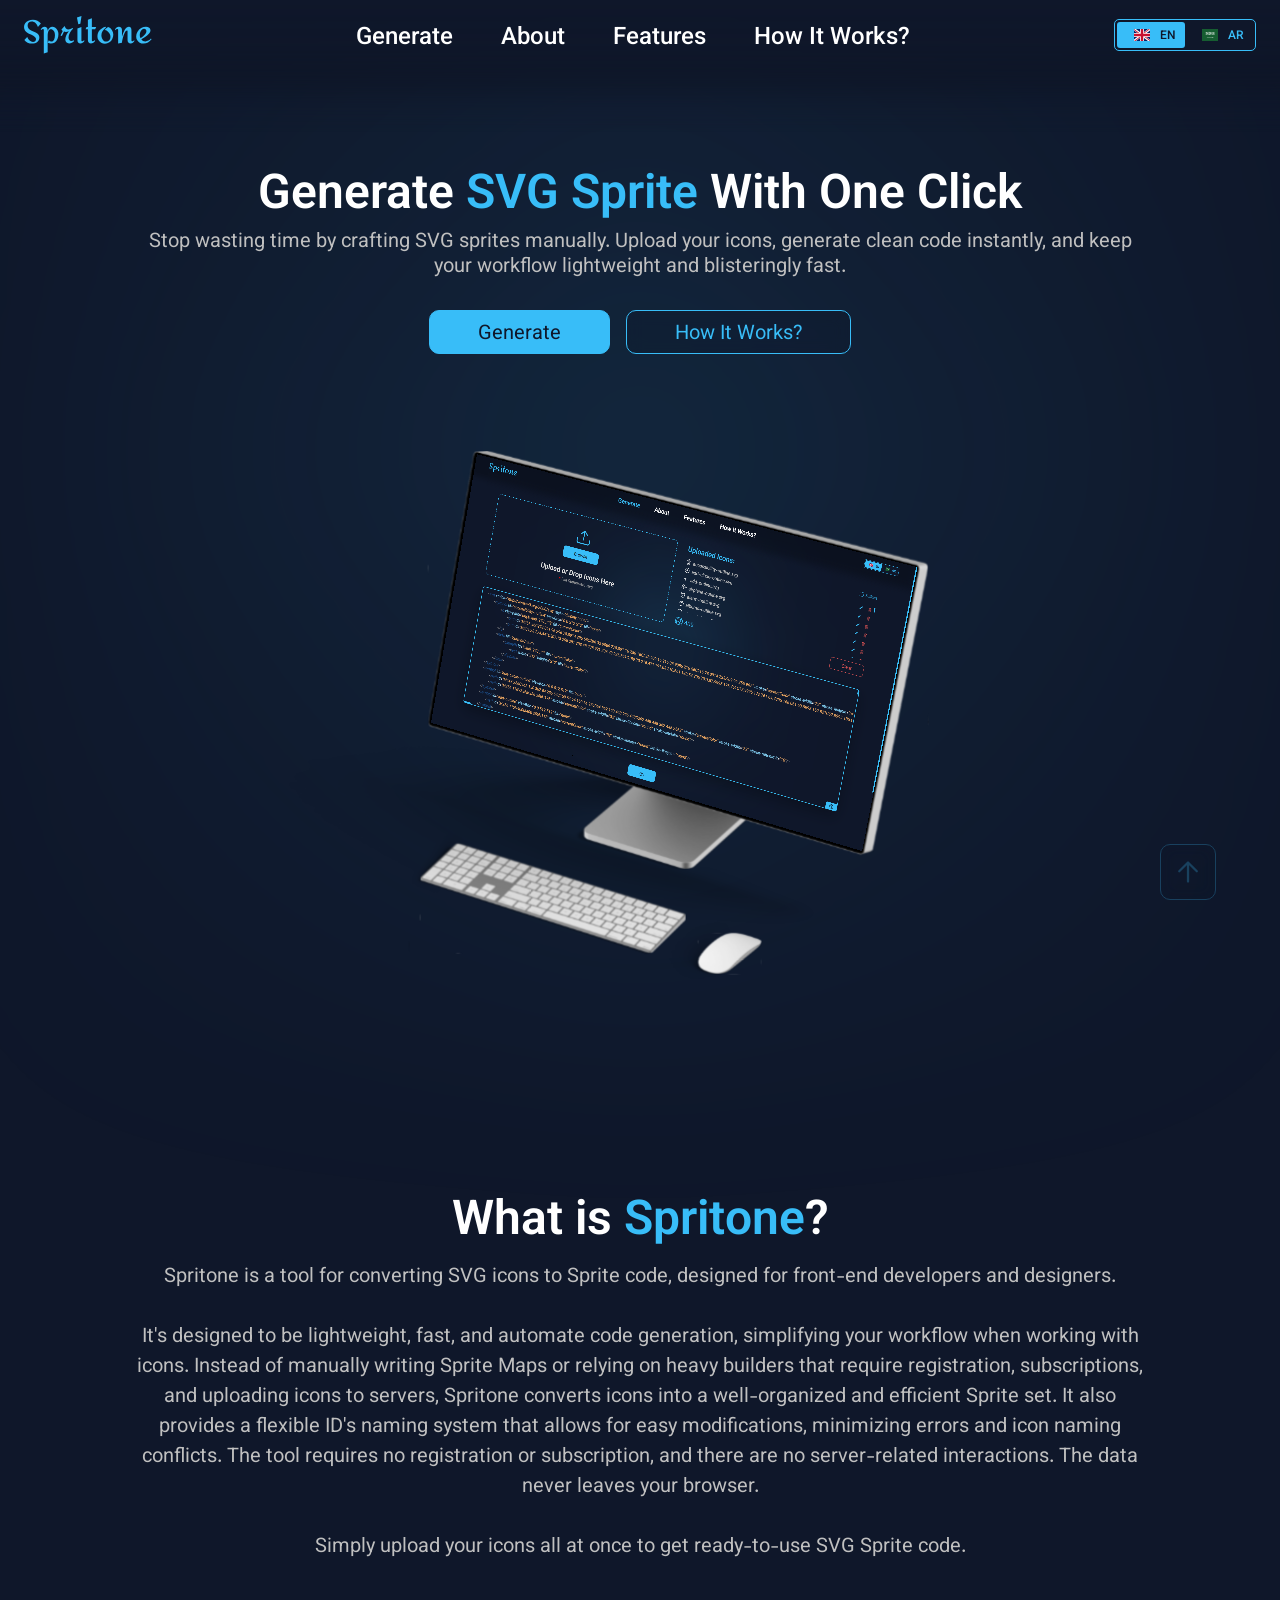
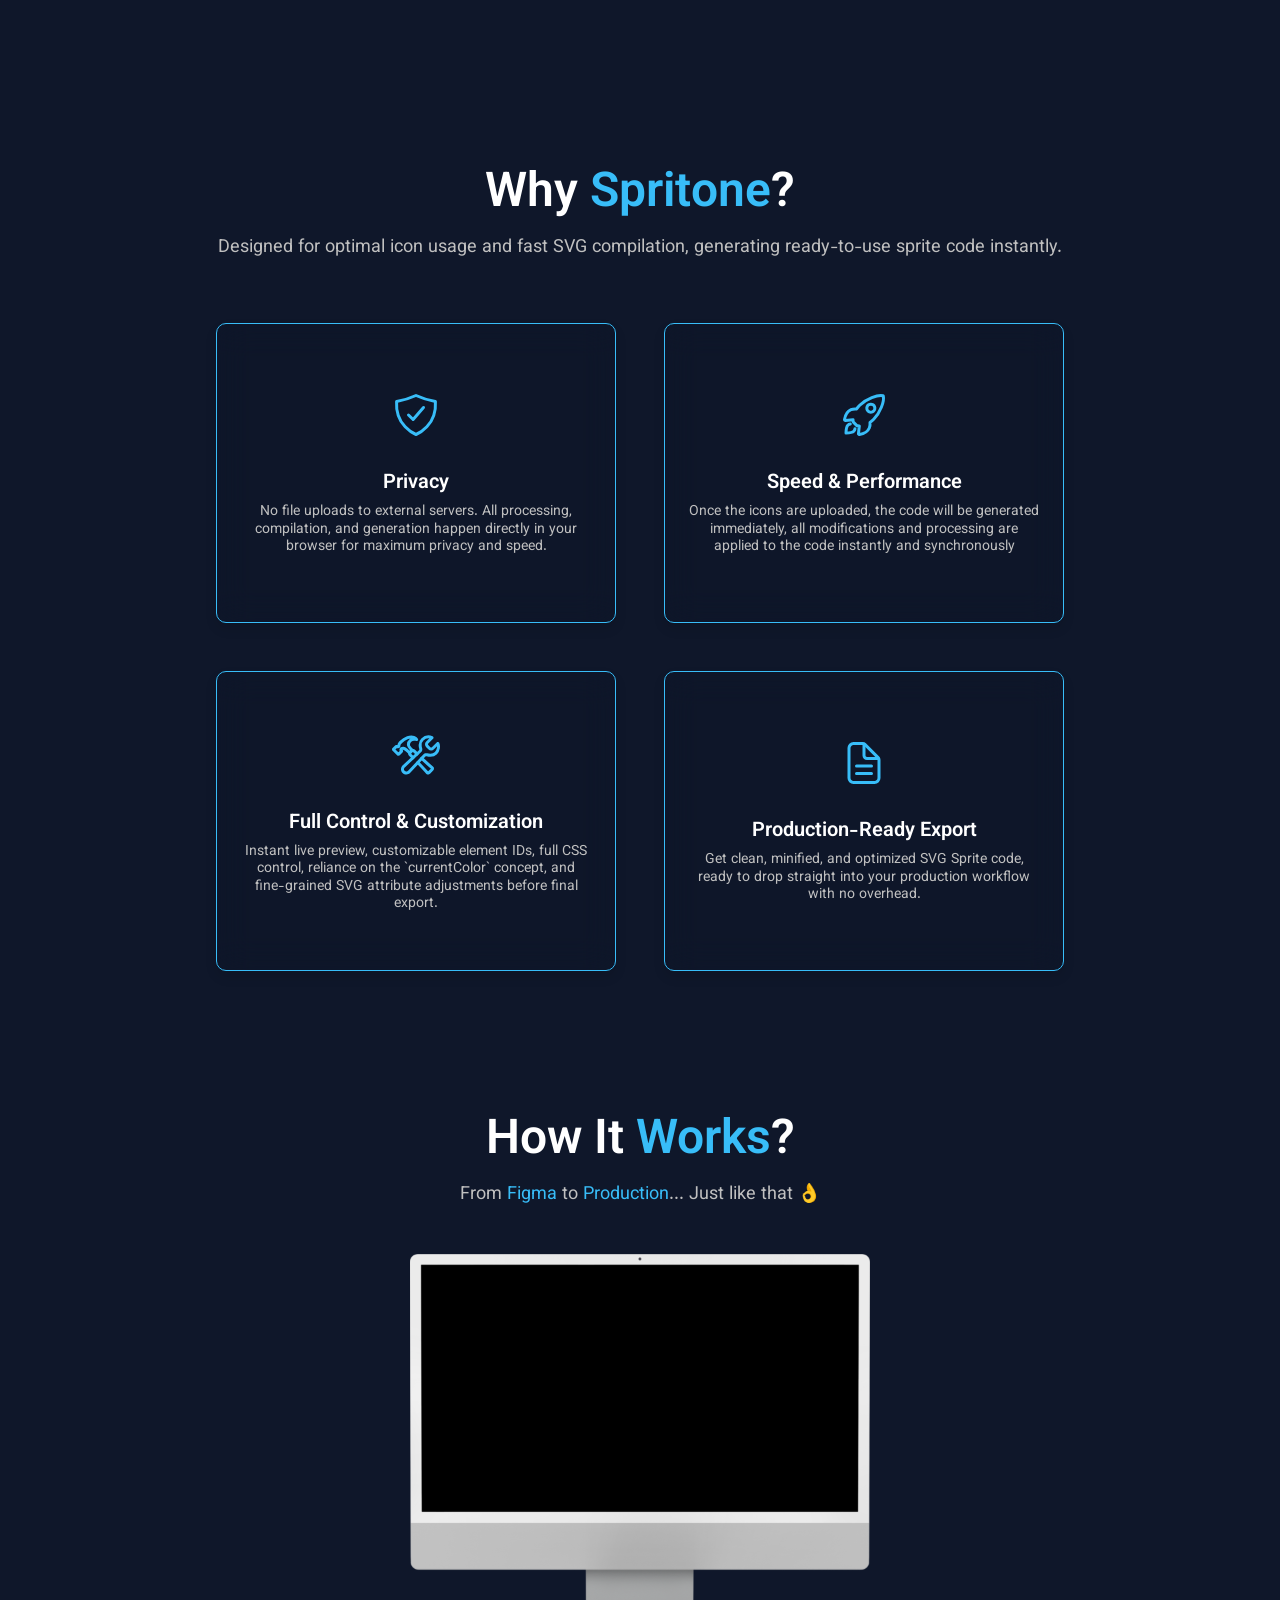
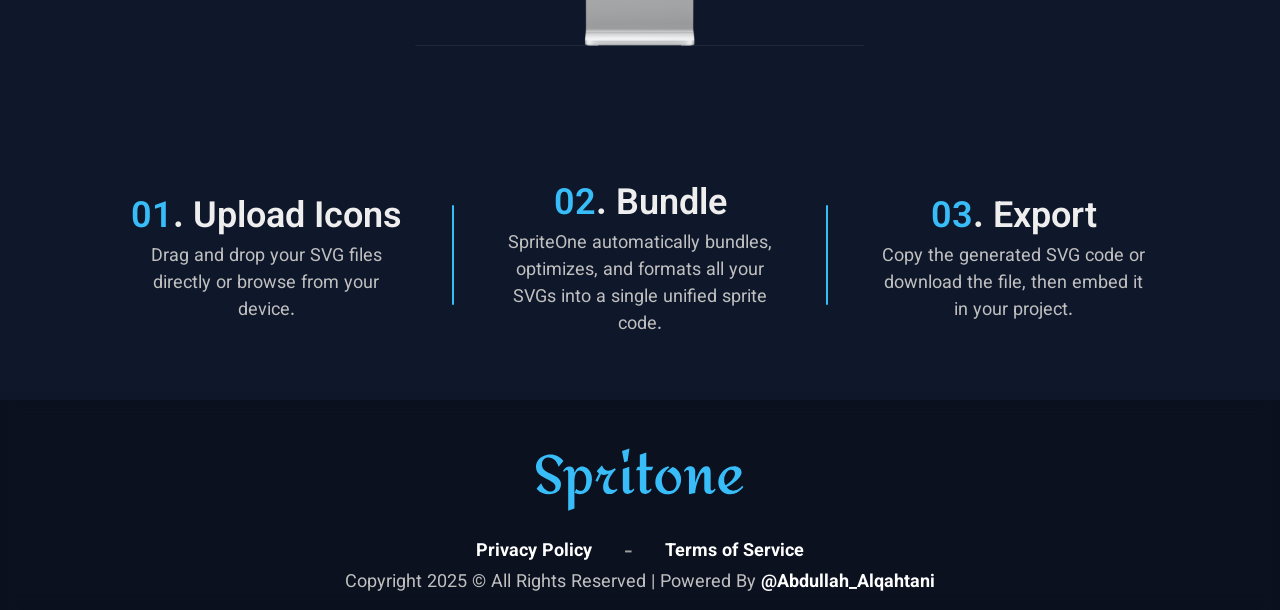
==== commit 235275bd: "." ====
--- a/index.html
+++ b/index.html
@@ -128,7 +128,7 @@
     <meta http-equiv="Expires" content="0" />
     <!-- Cache Version -->
     <script>
-        var cacheVersion = '?v=0.0.8'
+        var cacheVersion = '?v=0.0.9'
     </script>
 </head>
 
@@ -442,9 +442,9 @@
             navigator.serviceWorker.register('sw.js')
         }
     </script>
-    <script type="module"  src="./assets/js/app.js" class="cacheItem"></script>
-
-    <script type="module"  src="./assets/js/design-system.js" class="cacheItem"></script>
-    <script type="module"  src="./assets/js/main.js" class="cacheItem"></script>
+    <script type="module" src="./assets/js/app.js" class="cacheItem"></script>
+
+    <script src="./assets/js/design-system.js" class="cacheItem"></script>
+    <script src="./assets/js/main.js" class="cacheItem"></script>
 </body>
 </html>
